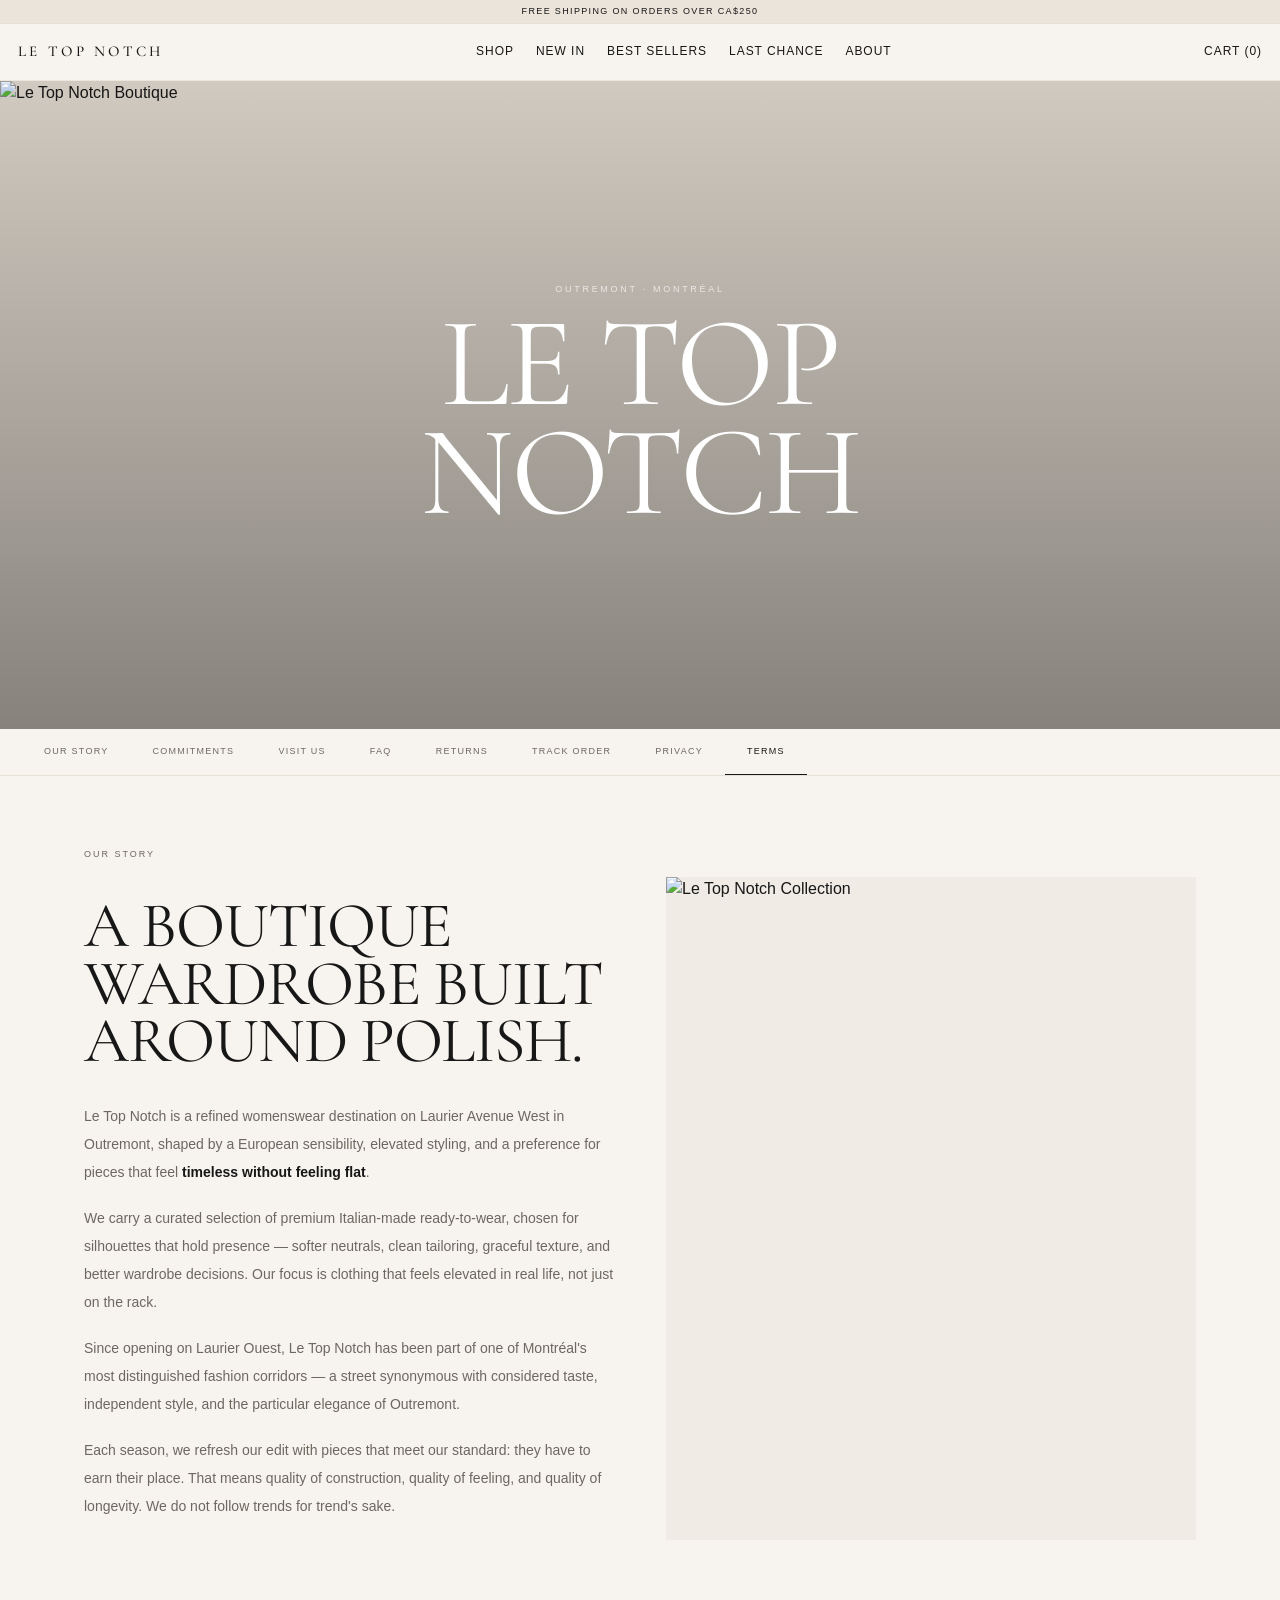
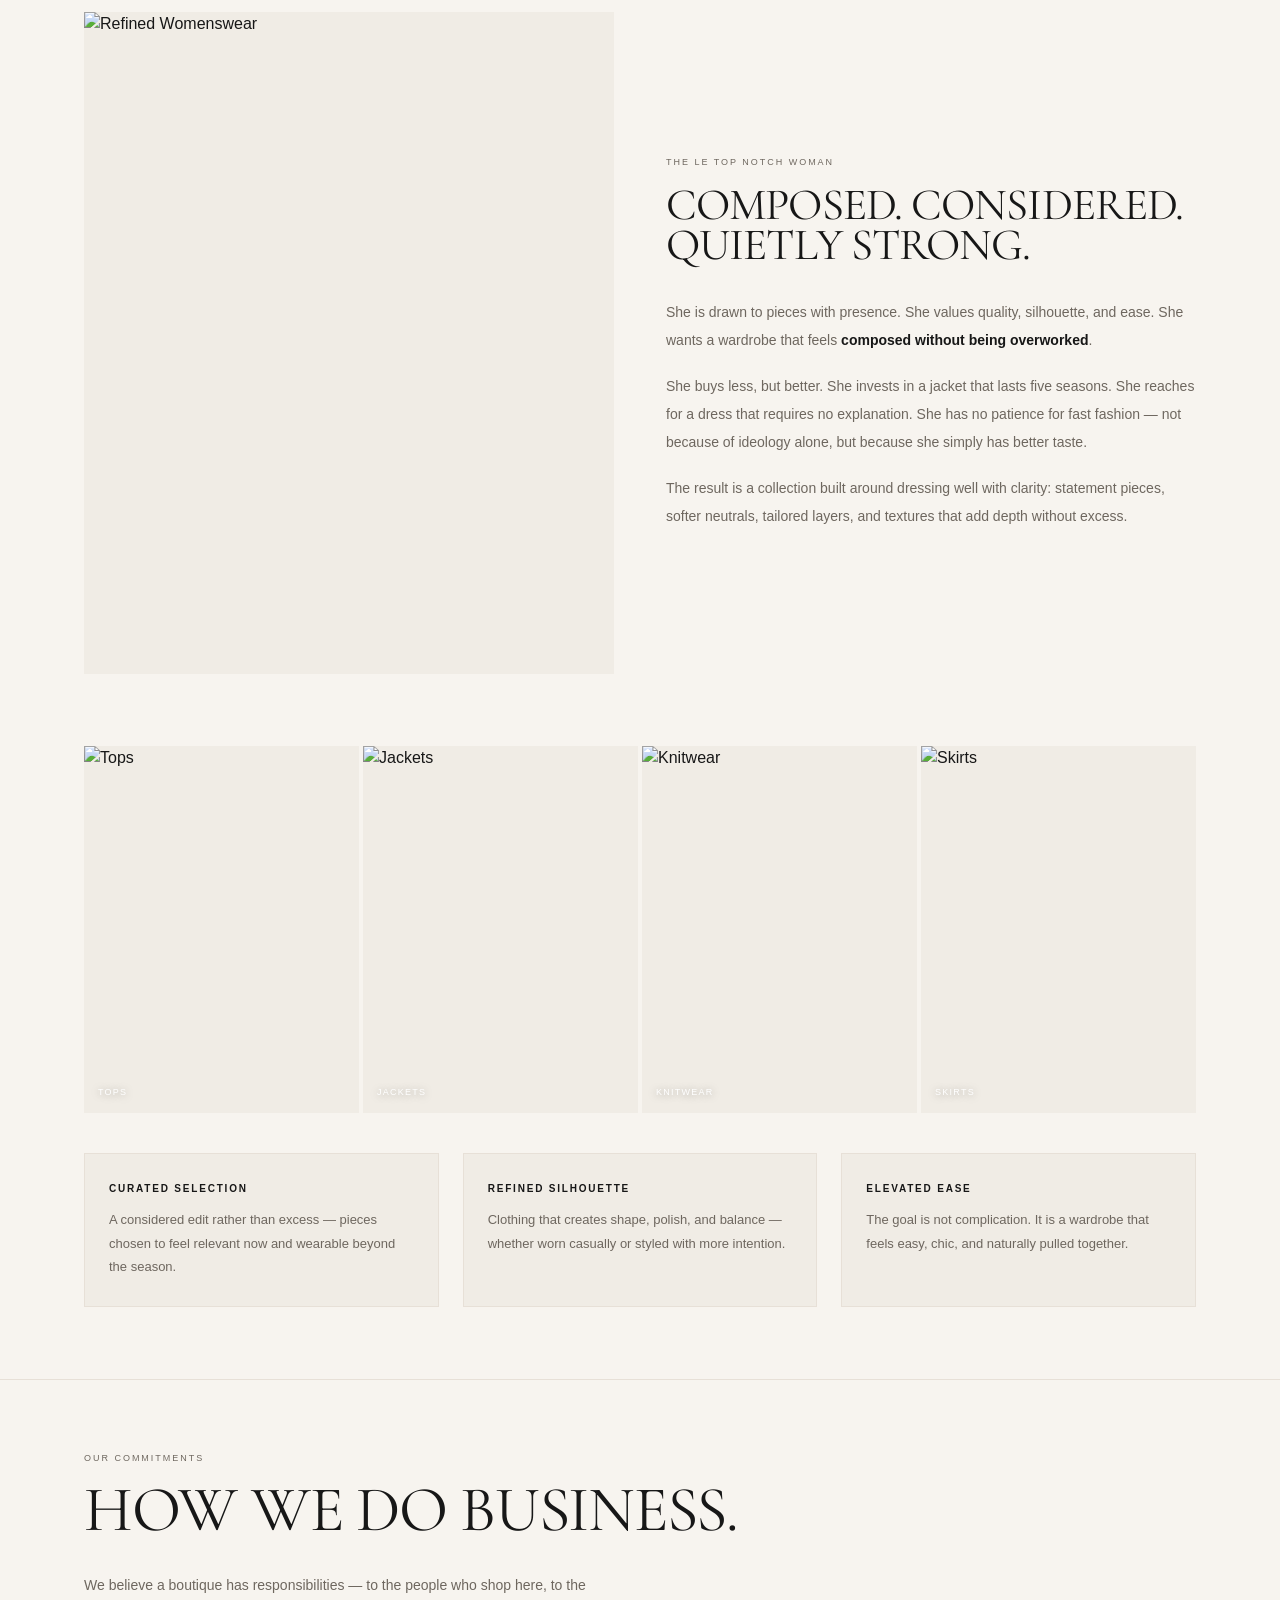
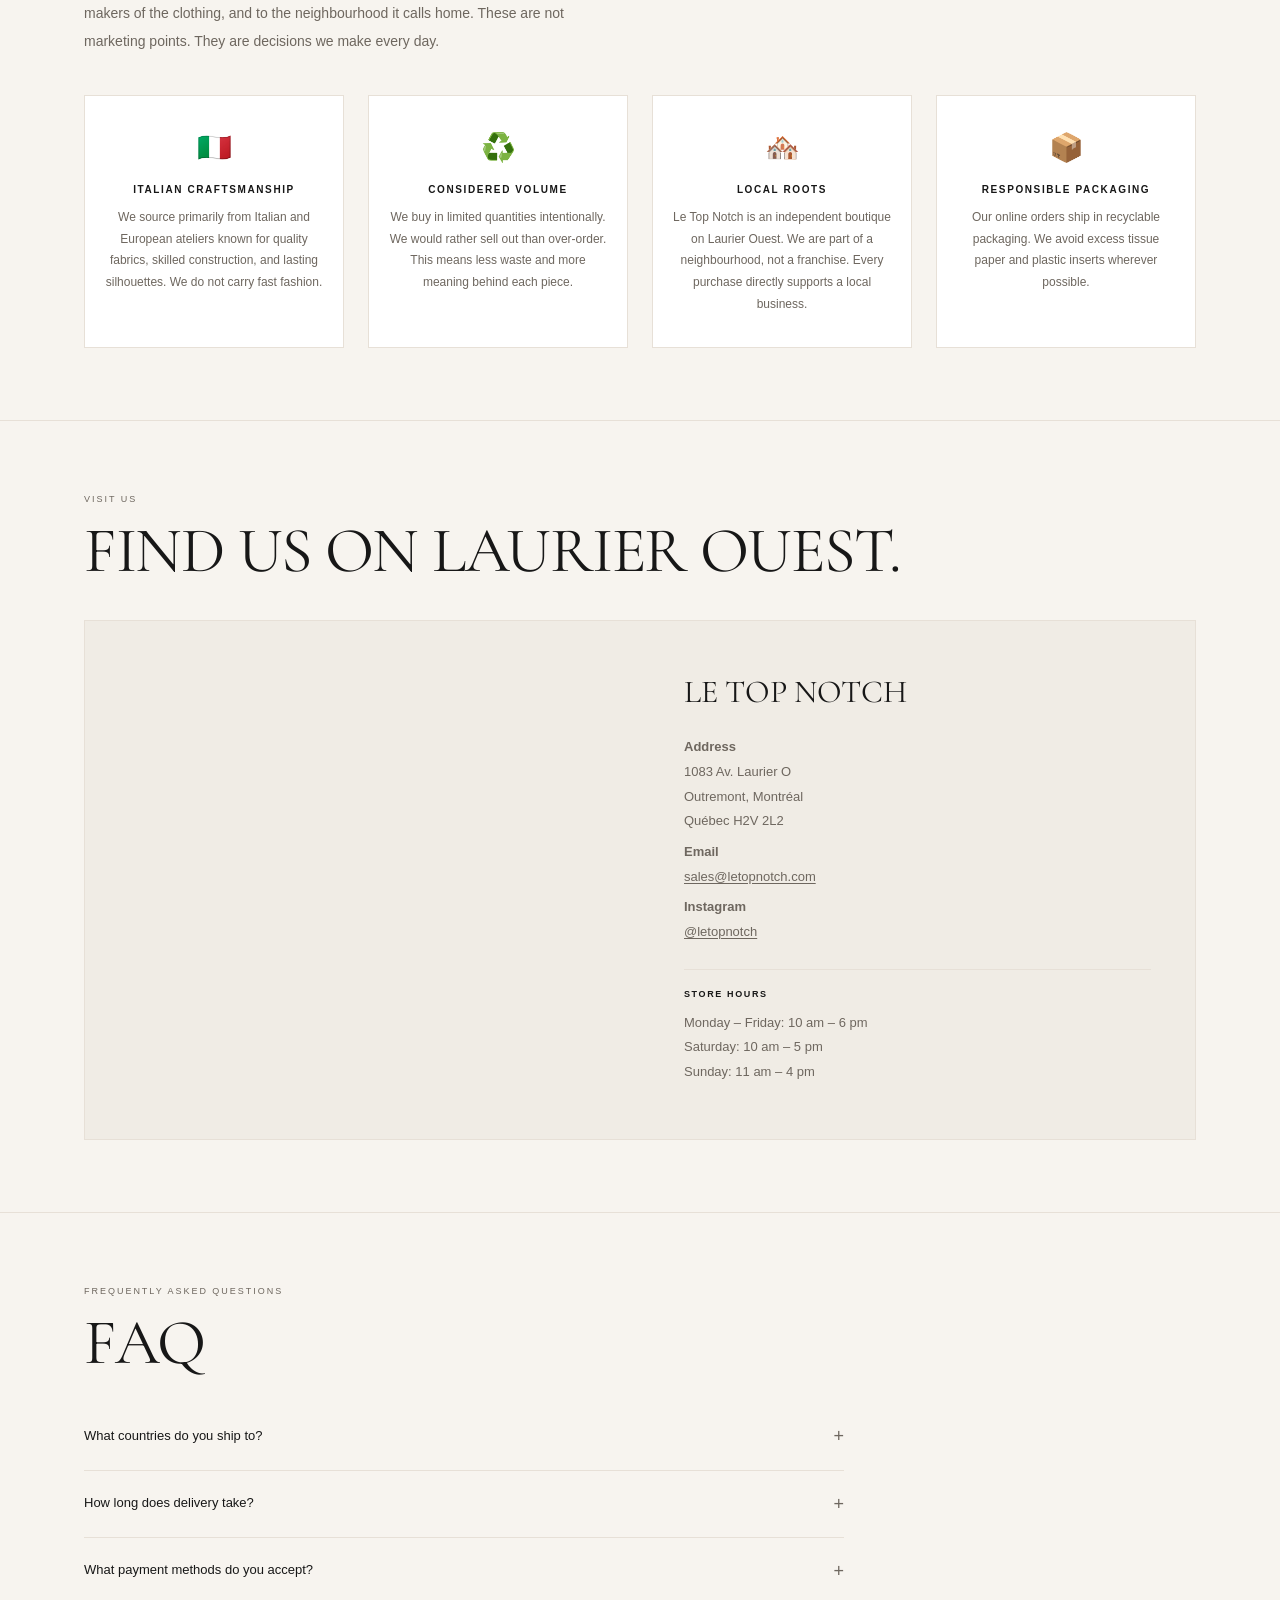
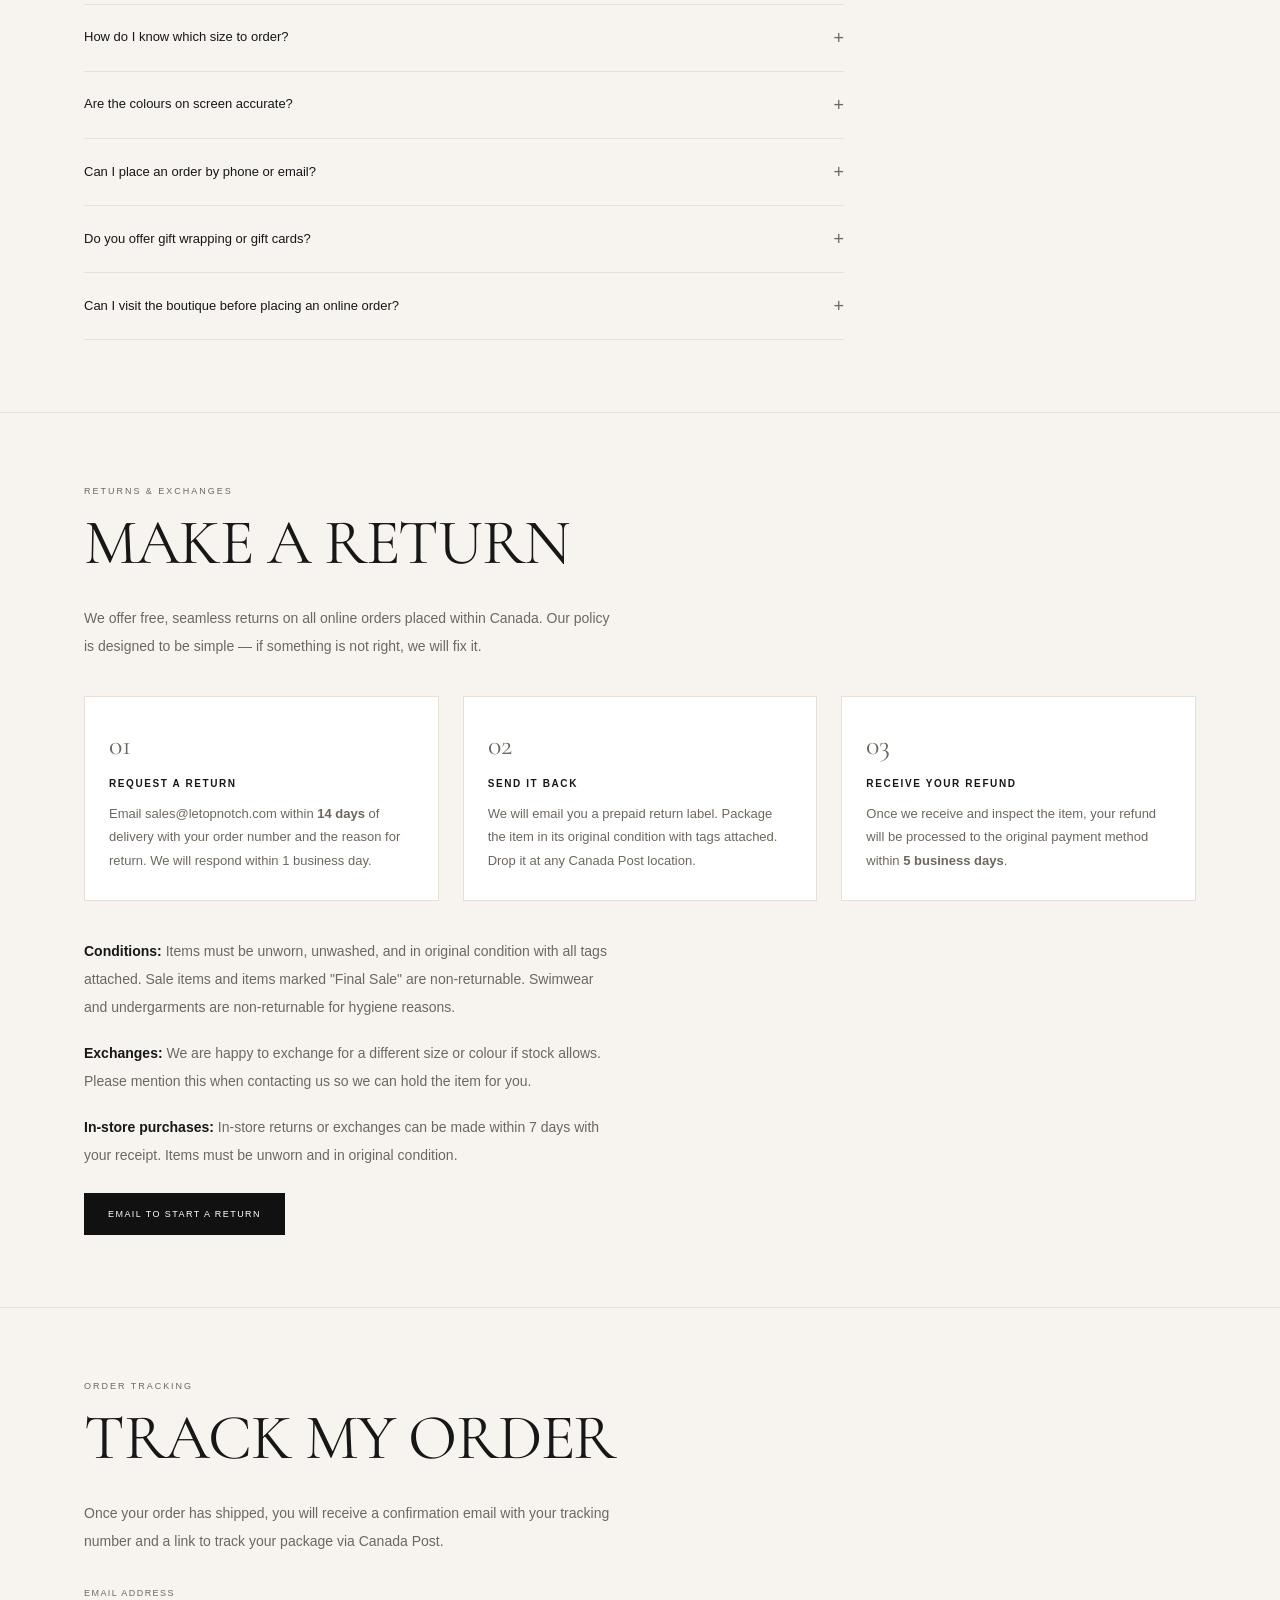
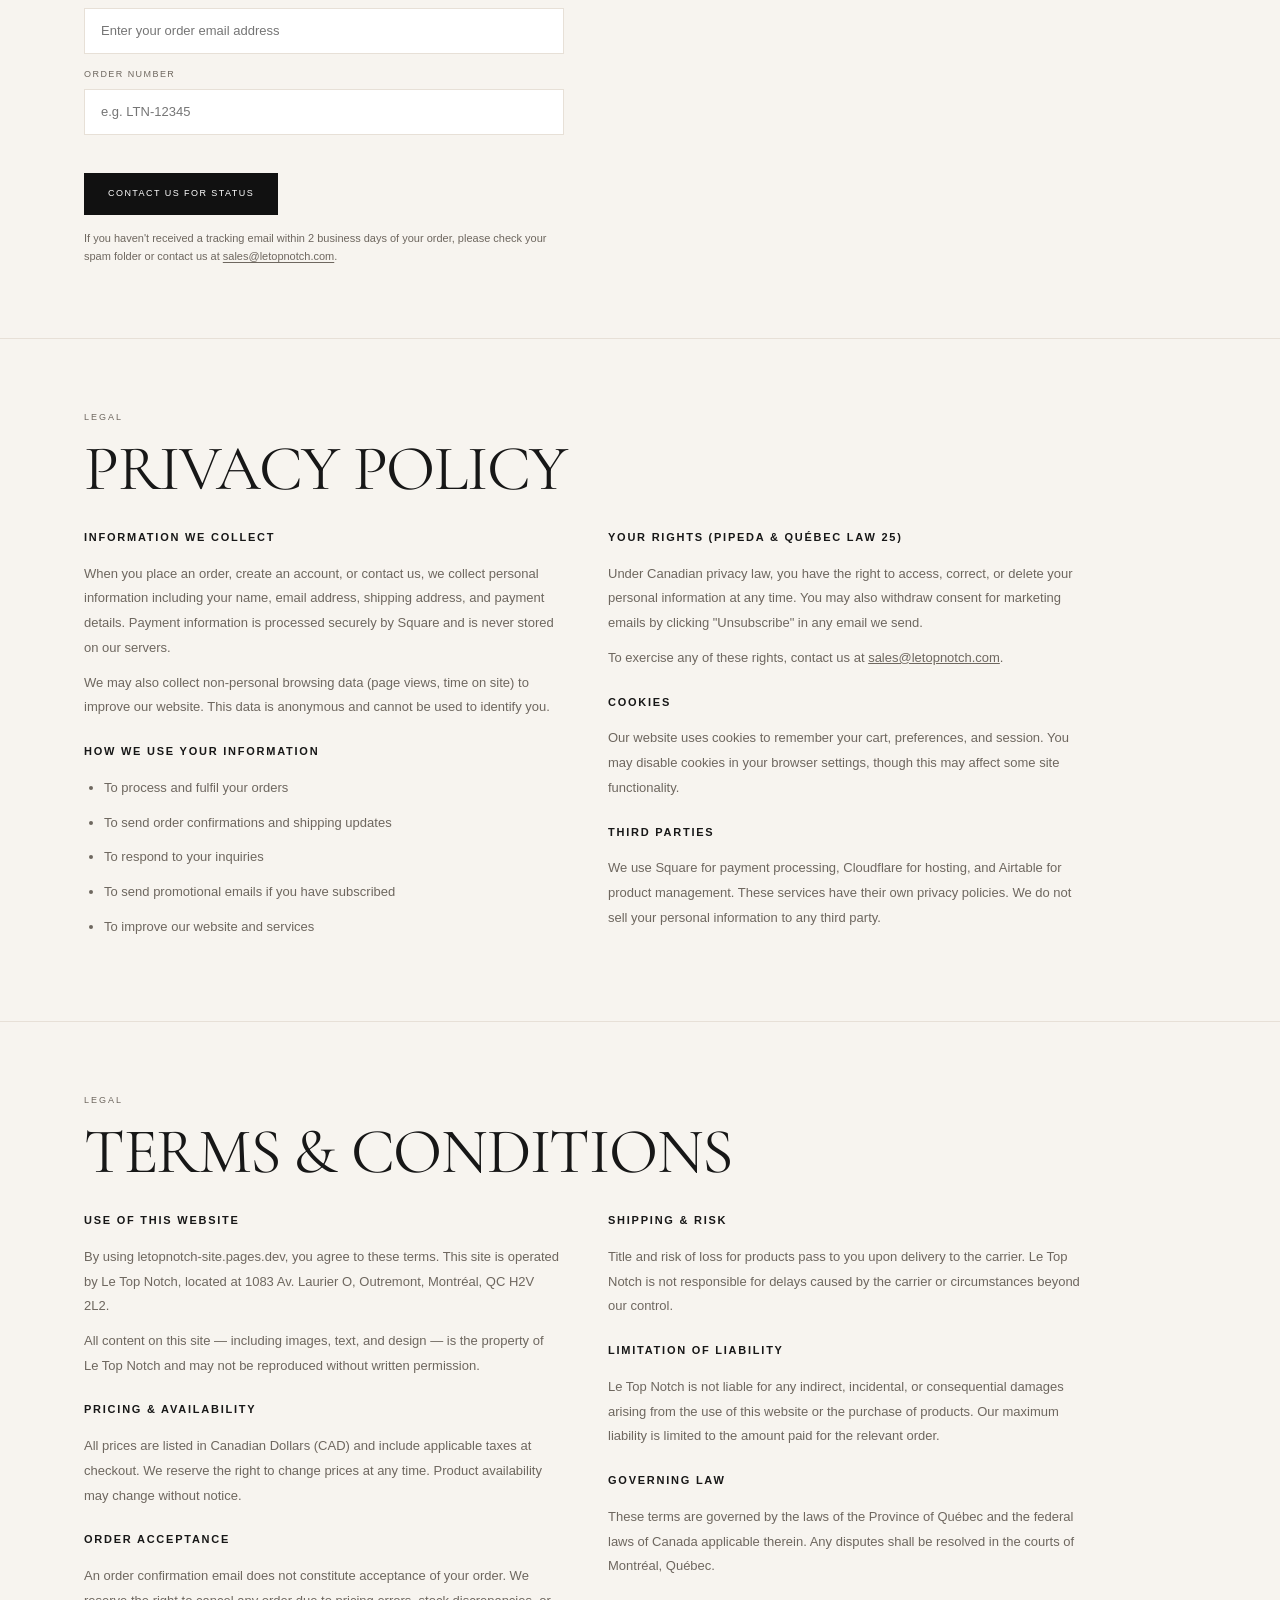
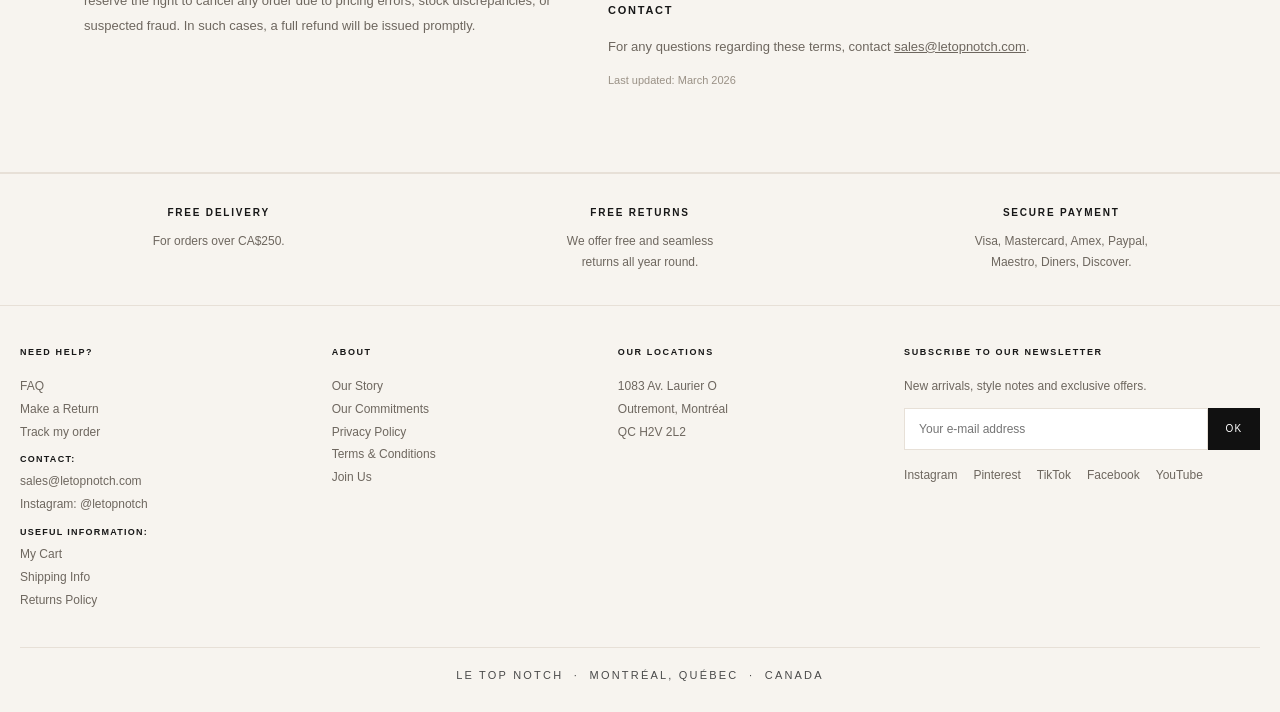
==== about.html @ 8c7d2499 "Update print statement from 'Hello' to 'Goodbye'" ====
<!DOCTYPE html>
<html lang="en">
<head>
  <meta charset="UTF-8" />
  <meta name="viewport" content="width=device-width, initial-scale=1.0" />
  <title>Le Top Notch — About</title>
  <meta name="description" content="About Le Top Notch — a luxury womenswear boutique in Outremont, Montréal." />
  <script src="/global.js"></script>
  <link rel="preconnect" href="https://fonts.googleapis.com">
  <link rel="preconnect" href="https://fonts.gstatic.com" crossorigin>
  <link href="https://fonts.googleapis.com/css2?family=Cormorant+Garamond:ital,wght@0,400;0,500;0,600;1,400;1,500&display=swap" rel="stylesheet">
  <style>
    :root{
      --bg:#f7f4ef;
      --paper:#f0ece5;
      --white:#fff;
      --text:#171717;
      --muted:#6e675f;
      --line:#e7e0d7;
      --banner:#ebe4da;
      --max:1380px;
    }
    *{box-sizing:border-box;margin:0;padding:0}
    body{font-family:"Helvetica Neue",Arial,sans-serif;background:var(--bg);color:var(--text);line-height:1.45;-webkit-font-smoothing:antialiased;}
    img{display:block;width:100%;height:auto}
    a{text-decoration:none;color:inherit}
    button{font:inherit;border:none;background:none;cursor:pointer;color:inherit;}

    .container{width:min(var(--max),calc(100% - 44px));margin:0 auto;}

    /* ── PAGE HERO ── */
    .page-hero{position:relative;height:72vh;overflow:hidden;background:#d9d2c8;}
    .page-hero img{width:100%;height:100%;object-fit:cover;object-position:center top;display:block;}
    .page-hero-over{position:absolute;inset:0;background:linear-gradient(to bottom,rgba(0,0,0,.04),rgba(0,0,0,.38));display:flex;flex-direction:column;align-items:center;justify-content:center;}
    .page-hero-tag{font-size:9px;letter-spacing:.30em;text-transform:uppercase;color:rgba(255,255,255,.7);margin-bottom:14px;}
    .page-hero-h1{font-family:"Cormorant Garamond",Georgia,serif;font-size:clamp(64px,10vw,148px);font-weight:400;line-height:.85;letter-spacing:-.02em;text-transform:uppercase;color:#fff;text-align:center;}

    /* ── ABOUT NAV ── */
    .about-nav{border-bottom:1px solid var(--line);background:var(--bg);position:sticky;top:0;z-index:100;}
    .about-nav-inner{display:flex;align-items:center;gap:0;overflow-x:auto;scrollbar-width:none;}
    .about-nav-inner::-webkit-scrollbar{display:none;}
    .about-nav a{flex-shrink:0;font-size:9px;text-transform:uppercase;letter-spacing:.14em;color:var(--muted);padding:16px 22px;border-bottom:1.5px solid transparent;white-space:nowrap;transition:color .15s,border-color .15s;}
    .about-nav a:hover,.about-nav a.active{color:var(--text);border-bottom-color:var(--text);}

    /* ── SECTION ── */
    .section{padding:72px 0;border-bottom:1px solid var(--line);}
    .section:last-child{border-bottom:none;}
    .section-inner{max-width:1200px;margin:0 auto;padding:0 44px;}
    .section-tag{font-size:9px;letter-spacing:.22em;text-transform:uppercase;color:var(--muted);margin-bottom:16px;}
    .section-h2{font-family:"Cormorant Garamond",Georgia,serif;font-size:clamp(36px,5vw,72px);font-weight:400;line-height:.9;letter-spacing:-.02em;text-transform:uppercase;margin-bottom:32px;}
    .section-h2.small{font-size:clamp(28px,3.5vw,52px);}
    .prose{font-size:14px;color:var(--muted);line-height:2;max-width:68ch;}
    .prose p{margin-bottom:18px;}
    .prose p:last-child{margin-bottom:0;}
    .prose strong{color:var(--text);font-weight:600;}

    /* ── TWO COL ── */
    .two-col{display:grid;grid-template-columns:1fr 1fr;gap:52px;align-items:center;}
    .two-col.reverse .col-img{order:-1;}
    .col-img{overflow:hidden;background:var(--paper);}
    .col-img img{width:100%;aspect-ratio:4/5;object-fit:cover;object-position:center 15%;}
    .col-copy{padding:8px 0;}

    /* ── VALUES ── */
    .values-grid{display:grid;grid-template-columns:repeat(3,1fr);gap:24px;margin-top:40px;}
    .val-card{background:var(--paper);padding:28px 24px;border:1px solid var(--line);}
    .val-card h3{font-size:10px;text-transform:uppercase;letter-spacing:.18em;font-weight:700;margin-bottom:12px;}
    .val-card p{font-size:13px;color:var(--muted);line-height:1.8;}

    /* ── CATEGORY IMAGES ── */
    .img-row{display:grid;grid-template-columns:repeat(4,1fr);gap:4px;margin-top:40px;}
    .img-tile{position:relative;overflow:hidden;background:var(--paper);}
    .img-tile img{width:100%;aspect-ratio:3/4;object-fit:cover;object-position:center 10%;transition:transform .5s ease;}
    .img-tile:hover img{transform:scale(1.04);}
    .img-tile-lbl{position:absolute;bottom:14px;left:14px;font-size:9px;letter-spacing:.14em;text-transform:uppercase;color:#fff;text-shadow:0 1px 8px rgba(0,0,0,.4);}

    /* ── VISIT ── */
    .visit-grid{display:grid;grid-template-columns:1fr 1fr;gap:0;border:1px solid var(--line);overflow:hidden;margin-top:40px;}
    .visit-map{background:var(--paper);min-height:360px;overflow:hidden;}
    .visit-map iframe{width:100%;height:100%;min-height:360px;border:0;display:block;filter:grayscale(.4);}
    .visit-info{padding:48px 44px;background:var(--paper);display:flex;flex-direction:column;justify-content:center;}
    .visit-info h3{font-family:"Cormorant Garamond",Georgia,serif;font-size:32px;font-weight:400;margin-bottom:20px;text-transform:uppercase;}
    .visit-info p{font-size:13px;color:var(--muted);line-height:1.9;margin-bottom:6px;}
    .visit-info .hours{margin-top:18px;padding-top:18px;border-top:1px solid var(--line);}
    .visit-info .hours h4{font-size:9px;text-transform:uppercase;letter-spacing:.18em;font-weight:700;margin-bottom:10px;}

    /* ── FAQ ── */
    .faq-list{max-width:760px;margin-top:32px;}
    .faq-item{border-bottom:1px solid var(--line);}
    .faq-q{width:100%;text-align:left;font-size:13px;font-weight:500;padding:20px 0;display:flex;justify-content:space-between;align-items:center;gap:16px;cursor:pointer;}
    .faq-q::after{content:"+";font-size:18px;color:var(--muted);flex-shrink:0;transition:transform .2s;}
    .faq-item.open .faq-q::after{transform:rotate(45deg);}
    .faq-a{font-size:13px;color:var(--muted);line-height:1.9;display:none;padding-bottom:20px;max-width:60ch;}
    .faq-item.open .faq-a{display:block;}

    /* ── RETURNS ── */
    .steps{display:grid;grid-template-columns:repeat(3,1fr);gap:24px;margin-top:36px;}
    .step{padding:28px 24px;background:var(--white);border:1px solid var(--line);}
    .step-num{font-size:28px;font-family:"Cormorant Garamond",Georgia,serif;font-weight:400;color:var(--muted);margin-bottom:12px;}
    .step h3{font-size:10px;text-transform:uppercase;letter-spacing:.16em;font-weight:700;margin-bottom:10px;}
    .step p{font-size:13px;color:var(--muted);line-height:1.8;}
    .cta-link{display:inline-flex;align-items:center;height:42px;padding:0 24px;background:#111;color:#fff;font-size:9px;text-transform:uppercase;letter-spacing:.16em;margin-top:24px;transition:opacity .2s;}
    .cta-link:hover{opacity:.8;}

    /* ── TRACK ORDER ── */
    .track-form{max-width:480px;margin-top:32px;}
    .track-form label{font-size:9px;text-transform:uppercase;letter-spacing:.16em;display:block;margin-bottom:8px;color:var(--muted);}
    .track-form input{width:100%;min-height:46px;border:1px solid var(--line);background:#fff;padding:0 16px;font-size:13px;font-family:inherit;outline:none;margin-bottom:14px;}
    .track-form input:focus{border-color:#111;}
    .track-note{font-size:11px;color:var(--muted);margin-top:14px;line-height:1.7;}

    /* ── LEGAL ── */
    .legal-grid{display:grid;grid-template-columns:1fr 1fr;gap:48px;max-width:1000px;}
    .legal-block h3{font-size:11px;text-transform:uppercase;letter-spacing:.16em;font-weight:700;margin-bottom:16px;}
    .legal-block p,.legal-block li{font-size:13px;color:var(--muted);line-height:1.9;margin-bottom:10px;}
    .legal-block ul{padding-left:20px;}
    .legal-block li{list-style:disc;}

    /* ── COMMITMENT ICONS ── */
    .commit-grid{display:grid;grid-template-columns:repeat(4,1fr);gap:24px;margin-top:40px;}
    .commit-card{text-align:center;padding:32px 20px;background:var(--white);border:1px solid var(--line);}
    .commit-icon{font-size:28px;margin-bottom:14px;}
    .commit-card h3{font-size:10px;text-transform:uppercase;letter-spacing:.16em;font-weight:700;margin-bottom:10px;}
    .commit-card p{font-size:12px;color:var(--muted);line-height:1.8;}

    @media(max-width:980px){
      .two-col,.visit-grid,.legal-grid{grid-template-columns:1fr;}
      .two-col.reverse .col-img{order:0;}
      .values-grid,.steps,.commit-grid{grid-template-columns:1fr 1fr;}
      .img-row{grid-template-columns:repeat(2,1fr);}
      .section-inner{padding:0 20px;}
    }
    @media(max-width:640px){
      .values-grid,.steps,.commit-grid,.img-row{grid-template-columns:1fr;}
      .page-hero{height:55vh;}
    }
  </style>
</head>
<body>

<div id="ltn-header"></div>

<!-- PAGE HERO -->
<section class="page-hero">
  <img src="https://letopnotch-site.pages.dev/images/home-tile-shop-all.webp" alt="Le Top Notch Boutique">
  <div class="page-hero-over">
    <div class="page-hero-tag">Outremont · Montréal</div>
    <h1 class="page-hero-h1">Le Top<br>Notch</h1>
  </div>
</section>

<!-- ABOUT NAV -->
<nav class="about-nav">
  <div class="container about-nav-inner">
    <a href="#our-story">Our Story</a>
    <a href="#commitments">Commitments</a>
    <a href="#visit">Visit Us</a>
    <a href="#faq">FAQ</a>
    <a href="#returns">Returns</a>
    <a href="#track">Track Order</a>
    <a href="#privacy">Privacy</a>
    <a href="#terms">Terms</a>
  </div>
</nav>

<!-- OUR STORY -->
<section class="section" id="our-story">
  <div class="section-inner">
    <div class="section-tag">Our Story</div>
    <div class="two-col">
      <div class="col-copy">
        <h2 class="section-h2">A boutique wardrobe built around polish.</h2>
        <div class="prose">
          <p>Le Top Notch is a refined womenswear destination on Laurier Avenue West in Outremont, shaped by a European sensibility, elevated styling, and a preference for pieces that feel <strong>timeless without feeling flat</strong>.</p>
          <p>We carry a curated selection of premium Italian-made ready-to-wear, chosen for silhouettes that hold presence — softer neutrals, clean tailoring, graceful texture, and better wardrobe decisions. Our focus is clothing that feels elevated in real life, not just on the rack.</p>
          <p>Since opening on Laurier Ouest, Le Top Notch has been part of one of Montréal's most distinguished fashion corridors — a street synonymous with considered taste, independent style, and the particular elegance of Outremont.</p>
          <p>Each season, we refresh our edit with pieces that meet our standard: they have to earn their place. That means quality of construction, quality of feeling, and quality of longevity. We do not follow trends for trend's sake.</p>
        </div>
      </div>
      <div class="col-img">
        <img src="https://letopnotch-site.pages.dev/images/home-tile-new-in.webp" alt="Le Top Notch Collection">
      </div>
    </div>

    <!-- The LTN woman -->
    <div class="two-col reverse" style="margin-top:72px;">
      <div class="col-img">
        <img src="https://letopnotch-site.pages.dev/images/home-tile-dresses.webp" alt="Refined Womenswear">
      </div>
      <div class="col-copy">
        <div class="section-tag">The Le Top Notch Woman</div>
        <h2 class="section-h2 small">Composed. Considered. Quietly strong.</h2>
        <div class="prose">
          <p>She is drawn to pieces with presence. She values quality, silhouette, and ease. She wants a wardrobe that feels <strong>composed without being overworked</strong>.</p>
          <p>She buys less, but better. She invests in a jacket that lasts five seasons. She reaches for a dress that requires no explanation. She has no patience for fast fashion — not because of ideology alone, but because she simply has better taste.</p>
          <p>The result is a collection built around dressing well with clarity: statement pieces, softer neutrals, tailored layers, and textures that add depth without excess.</p>
        </div>
      </div>
    </div>

    <!-- Category image row -->
    <div class="img-row" style="margin-top:72px;">
      <a class="img-tile" href="/products.html?group=shop-all&category=tops">
        <img src="https://letopnotch-site.pages.dev/images/home-tile-tops.webp" alt="Tops">
        <span class="img-tile-lbl">Tops</span>
      </a>
      <a class="img-tile" href="/products.html?group=shop-all&category=jackets">
        <img src="https://letopnotch-site.pages.dev/images/home-tile-jackets.webp" alt="Jackets">
        <span class="img-tile-lbl">Jackets</span>
      </a>
      <a class="img-tile" href="/products.html?group=shop-all&category=knitwear">
        <img src="https://letopnotch-site.pages.dev/images/home-tile-knitwear.webp" alt="Knitwear">
        <span class="img-tile-lbl">Knitwear</span>
      </a>
      <a class="img-tile" href="/products.html?group=shop-all&category=skirts">
        <img src="https://letopnotch-site.pages.dev/images/home-tile-skirts.webp" alt="Skirts">
        <span class="img-tile-lbl">Skirts</span>
      </a>
    </div>

    <!-- Values -->
    <div class="values-grid">
      <div class="val-card">
        <h3>Curated Selection</h3>
        <p>A considered edit rather than excess — pieces chosen to feel relevant now and wearable beyond the season.</p>
      </div>
      <div class="val-card">
        <h3>Refined Silhouette</h3>
        <p>Clothing that creates shape, polish, and balance — whether worn casually or styled with more intention.</p>
      </div>
      <div class="val-card">
        <h3>Elevated Ease</h3>
        <p>The goal is not complication. It is a wardrobe that feels easy, chic, and naturally pulled together.</p>
      </div>
    </div>
  </div>
</section>

<!-- OUR COMMITMENTS -->
<section class="section" id="commitments">
  <div class="section-inner">
    <div class="section-tag">Our Commitments</div>
    <h2 class="section-h2">How we do business.</h2>
    <div class="prose">
      <p>We believe a boutique has responsibilities — to the people who shop here, to the makers of the clothing, and to the neighbourhood it calls home. These are not marketing points. They are decisions we make every day.</p>
    </div>
    <div class="commit-grid">
      <div class="commit-card">
        <div class="commit-icon">🇮🇹</div>
        <h3>Italian Craftsmanship</h3>
        <p>We source primarily from Italian and European ateliers known for quality fabrics, skilled construction, and lasting silhouettes. We do not carry fast fashion.</p>
      </div>
      <div class="commit-card">
        <div class="commit-icon">♻️</div>
        <h3>Considered Volume</h3>
        <p>We buy in limited quantities intentionally. We would rather sell out than over-order. This means less waste and more meaning behind each piece.</p>
      </div>
      <div class="commit-card">
        <div class="commit-icon">🏘️</div>
        <h3>Local Roots</h3>
        <p>Le Top Notch is an independent boutique on Laurier Ouest. We are part of a neighbourhood, not a franchise. Every purchase directly supports a local business.</p>
      </div>
      <div class="commit-card">
        <div class="commit-icon">📦</div>
        <h3>Responsible Packaging</h3>
        <p>Our online orders ship in recyclable packaging. We avoid excess tissue paper and plastic inserts wherever possible.</p>
      </div>
    </div>
  </div>
</section>

<!-- VISIT US -->
<section class="section" id="visit">
  <div class="section-inner">
    <div class="section-tag">Visit Us</div>
    <h2 class="section-h2">Find us on Laurier Ouest.</h2>
    <div class="visit-grid">
      <div class="visit-map">
        <iframe
          src="https://www.google.com/maps/embed?pb=!1m18!1m12!1m3!1d2794.8!2d-73.6127!3d45.5218!2m3!1f0!2f0!3f0!3m2!1i1024!2i768!4f13.1!3m3!1m2!1s0x0%3A0x0!2s1083+Av.+Laurier+O%2C+Outremont%2C+Montr%C3%A9al!5e0!3m2!1sen!2sca!4v1"
          allowfullscreen=""
          loading="lazy"
          referrerpolicy="no-referrer-when-downgrade"
          title="Le Top Notch location on Google Maps">
        </iframe>
      </div>
      <div class="visit-info">
        <h3>Le Top Notch</h3>
        <p><strong>Address</strong><br>1083 Av. Laurier O<br>Outremont, Montréal<br>Québec H2V 2L2</p>
        <p><strong>Email</strong><br><a href="mailto:sales@letopnotch.com" style="text-decoration:underline;text-underline-offset:2px;">sales@letopnotch.com</a></p>
        <p><strong>Instagram</strong><br><a href="https://instagram.com/letopnotch" target="_blank" rel="noopener" style="text-decoration:underline;text-underline-offset:2px;">@letopnotch</a></p>
        <div class="hours">
          <h4>Store Hours</h4>
          <p>Monday – Friday: 10 am – 6 pm<br>
          Saturday: 10 am – 5 pm<br>
          Sunday: 11 am – 4 pm</p>
        </div>
      </div>
    </div>
  </div>
</section>

<!-- FAQ -->
<section class="section" id="faq">
  <div class="section-inner">
    <div class="section-tag">Frequently Asked Questions</div>
    <h2 class="section-h2">FAQ</h2>

    <div class="faq-list">

      <div class="faq-item">
        <button class="faq-q">What countries do you ship to?</button>
        <div class="faq-a">We currently ship across Canada. International shipping to select countries is available — please contact us at sales@letopnotch.com for international orders. Domestic orders over CA$250 qualify for free standard shipping.</div>
      </div>

      <div class="faq-item">
        <button class="faq-q">How long does delivery take?</button>
        <div class="faq-a">Standard shipping within Canada typically takes 3–7 business days depending on your location. Orders placed before 2 pm EST on business days are processed the same day. You will receive a tracking number by email once your order has shipped.</div>
      </div>

      <div class="faq-item">
        <button class="faq-q">What payment methods do you accept?</button>
        <div class="faq-a">We accept Visa, Mastercard, American Express, and Apple Pay through our secure Square checkout. All transactions are encrypted and processed securely. We do not store your card details.</div>
      </div>

      <div class="faq-item">
        <button class="faq-q">How do I know which size to order?</button>
        <div class="faq-a">Our pieces follow EU sizing (36 = XS, 38 = S, 40 = M, 42 = L, 44 = XL). Each product page includes a size guide with chest, waist, and hip measurements, as well as international size conversions (US, UK, JP). If you are between sizes, we recommend sizing up. You can also contact us and we are happy to advise based on the specific piece.</div>
      </div>

      <div class="faq-item">
        <button class="faq-q">Are the colours on screen accurate?</button>
        <div class="faq-a">We do our best to photograph pieces in natural light to represent colours accurately. However, screen calibration varies between devices. If colour accuracy is important for a specific piece, please email us and we can describe it in detail or send additional photos.</div>
      </div>

      <div class="faq-item">
        <button class="faq-q">Can I place an order by phone or email?</button>
        <div class="faq-a">Yes. If you prefer to order directly, contact us at sales@letopnotch.com or visit us in-store at 1083 Av. Laurier O, Outremont. We are happy to assist and can arrange secure payment over the phone.</div>
      </div>

      <div class="faq-item">
        <button class="faq-q">Do you offer gift wrapping or gift cards?</button>
        <div class="faq-a">Yes. Gift wrapping is available for in-store purchases. Gift cards are available in-store in any denomination. If you would like a gift card for an online order, please contact us and we can arrange one by email.</div>
      </div>

      <div class="faq-item">
        <button class="faq-q">Can I visit the boutique before placing an online order?</button>
        <div class="faq-a">Absolutely. Our boutique is open seven days a week at 1083 Av. Laurier O, Outremont. Our team is happy to help you find the right piece, advise on sizing and fit, and let you feel the fabric in person. We encourage it.</div>
      </div>

    </div>
  </div>
</section>

<!-- RETURNS -->
<section class="section" id="returns">
  <div class="section-inner">
    <div class="section-tag">Returns &amp; Exchanges</div>
    <h2 class="section-h2">Make a Return</h2>
    <div class="prose">
      <p>We offer free, seamless returns on all online orders placed within Canada. Our policy is designed to be simple — if something is not right, we will fix it.</p>
    </div>

    <div class="steps">
      <div class="step">
        <div class="step-num">01</div>
        <h3>Request a Return</h3>
        <p>Email sales@letopnotch.com within <strong>14 days</strong> of delivery with your order number and the reason for return. We will respond within 1 business day.</p>
      </div>
      <div class="step">
        <div class="step-num">02</div>
        <h3>Send It Back</h3>
        <p>We will email you a prepaid return label. Package the item in its original condition with tags attached. Drop it at any Canada Post location.</p>
      </div>
      <div class="step">
        <div class="step-num">03</div>
        <h3>Receive Your Refund</h3>
        <p>Once we receive and inspect the item, your refund will be processed to the original payment method within <strong>5 business days</strong>.</p>
      </div>
    </div>

    <div class="prose" style="margin-top:36px;">
      <p><strong>Conditions:</strong> Items must be unworn, unwashed, and in original condition with all tags attached. Sale items and items marked "Final Sale" are non-returnable. Swimwear and undergarments are non-returnable for hygiene reasons.</p>
      <p><strong>Exchanges:</strong> We are happy to exchange for a different size or colour if stock allows. Please mention this when contacting us so we can hold the item for you.</p>
      <p><strong>In-store purchases:</strong> In-store returns or exchanges can be made within 7 days with your receipt. Items must be unworn and in original condition.</p>
    </div>

    <a href="mailto:sales@letopnotch.com?subject=Return Request" class="cta-link">Email to Start a Return</a>
  </div>
</section>

<!-- TRACK ORDER -->
<section class="section" id="track">
  <div class="section-inner">
    <div class="section-tag">Order Tracking</div>
    <h2 class="section-h2">Track My Order</h2>
    <div class="prose">
      <p>Once your order has shipped, you will receive a confirmation email with your tracking number and a link to track your package via Canada Post.</p>
    </div>

    <div class="track-form">
      <label for="trackEmail">Email Address</label>
      <input type="email" id="trackEmail" placeholder="Enter your order email address">
      <label for="trackOrder">Order Number</label>
      <input type="text" id="trackOrder" placeholder="e.g. LTN-12345">
      <a href="mailto:sales@letopnotch.com?subject=Order Tracking Inquiry" class="cta-link">Contact Us for Status</a>
      <p class="track-note">If you haven't received a tracking email within 2 business days of your order, please check your spam folder or contact us at <a href="mailto:sales@letopnotch.com" style="text-decoration:underline;text-underline-offset:2px;">sales@letopnotch.com</a>.</p>
    </div>
  </div>
</section>

<!-- PRIVACY POLICY -->
<section class="section" id="privacy">
  <div class="section-inner">
    <div class="section-tag">Legal</div>
    <h2 class="section-h2">Privacy Policy</h2>
    <div class="legal-grid">
      <div class="legal-block">
        <h3>Information We Collect</h3>
        <p>When you place an order, create an account, or contact us, we collect personal information including your name, email address, shipping address, and payment details. Payment information is processed securely by Square and is never stored on our servers.</p>
        <p>We may also collect non-personal browsing data (page views, time on site) to improve our website. This data is anonymous and cannot be used to identify you.</p>

        <h3 style="margin-top:24px;">How We Use Your Information</h3>
        <ul>
          <li>To process and fulfil your orders</li>
          <li>To send order confirmations and shipping updates</li>
          <li>To respond to your inquiries</li>
          <li>To send promotional emails if you have subscribed</li>
          <li>To improve our website and services</li>
        </ul>
      </div>
      <div class="legal-block">
        <h3>Your Rights (PIPEDA &amp; Québec Law 25)</h3>
        <p>Under Canadian privacy law, you have the right to access, correct, or delete your personal information at any time. You may also withdraw consent for marketing emails by clicking "Unsubscribe" in any email we send.</p>
        <p>To exercise any of these rights, contact us at <a href="mailto:sales@letopnotch.com" style="text-decoration:underline;">sales@letopnotch.com</a>.</p>

        <h3 style="margin-top:24px;">Cookies</h3>
        <p>Our website uses cookies to remember your cart, preferences, and session. You may disable cookies in your browser settings, though this may affect some site functionality.</p>

        <h3 style="margin-top:24px;">Third Parties</h3>
        <p>We use Square for payment processing, Cloudflare for hosting, and Airtable for product management. These services have their own privacy policies. We do not sell your personal information to any third party.</p>
      </div>
    </div>
  </div>
</section>

<!-- TERMS & CONDITIONS -->
<section class="section" id="terms">
  <div class="section-inner">
    <div class="section-tag">Legal</div>
    <h2 class="section-h2">Terms &amp; Conditions</h2>
    <div class="legal-grid">
      <div class="legal-block">
        <h3>Use of This Website</h3>
        <p>By using letopnotch-site.pages.dev, you agree to these terms. This site is operated by Le Top Notch, located at 1083 Av. Laurier O, Outremont, Montréal, QC H2V 2L2.</p>
        <p>All content on this site — including images, text, and design — is the property of Le Top Notch and may not be reproduced without written permission.</p>

        <h3 style="margin-top:24px;">Pricing &amp; Availability</h3>
        <p>All prices are listed in Canadian Dollars (CAD) and include applicable taxes at checkout. We reserve the right to change prices at any time. Product availability may change without notice.</p>

        <h3 style="margin-top:24px;">Order Acceptance</h3>
        <p>An order confirmation email does not constitute acceptance of your order. We reserve the right to cancel any order due to pricing errors, stock discrepancies, or suspected fraud. In such cases, a full refund will be issued promptly.</p>
      </div>
      <div class="legal-block">
        <h3>Shipping &amp; Risk</h3>
        <p>Title and risk of loss for products pass to you upon delivery to the carrier. Le Top Notch is not responsible for delays caused by the carrier or circumstances beyond our control.</p>

        <h3 style="margin-top:24px;">Limitation of Liability</h3>
        <p>Le Top Notch is not liable for any indirect, incidental, or consequential damages arising from the use of this website or the purchase of products. Our maximum liability is limited to the amount paid for the relevant order.</p>

        <h3 style="margin-top:24px;">Governing Law</h3>
        <p>These terms are governed by the laws of the Province of Québec and the federal laws of Canada applicable therein. Any disputes shall be resolved in the courts of Montréal, Québec.</p>

        <h3 style="margin-top:24px;">Contact</h3>
        <p>For any questions regarding these terms, contact <a href="mailto:sales@letopnotch.com" style="text-decoration:underline;">sales@letopnotch.com</a>.</p>
        <p style="margin-top:8px;font-size:11px;color:#9a9186;">Last updated: March 2026</p>
      </div>
    </div>
  </div>
</section>

<div id="ltn-footer"></div>

<script>
// FAQ accordion
document.querySelectorAll(".faq-q").forEach(btn=>{
  btn.addEventListener("click",()=>{
    const item=btn.closest(".faq-item");
    const isOpen=item.classList.contains("open");
    document.querySelectorAll(".faq-item").forEach(i=>i.classList.remove("open"));
    if(!isOpen) item.classList.add("open");
  });
});

// Active nav on scroll
const sections=document.querySelectorAll("section[id]");
const navLinks=document.querySelectorAll(".about-nav a");
const observer=new IntersectionObserver(entries=>{
  entries.forEach(e=>{
    if(e.isIntersecting){
      navLinks.forEach(l=>l.classList.remove("active"));
      const active=document.querySelector(`.about-nav a[href="#${e.target.id}"]`);
      if(active) active.classList.add("active");
    }
  });
},{threshold:.2,rootMargin:"-80px 0px -60% 0px"});
sections.forEach(s=>observer.observe(s));

document.addEventListener("DOMContentLoaded",()=>{
  if(typeof ltn_updateCartCount==="function") ltn_updateCartCount();
  // Scroll to anchor if URL has hash
  if(location.hash){
    setTimeout(()=>{
      const el=document.querySelector(location.hash);
      if(el) el.scrollIntoView({behavior:"smooth",block:"start"});
    },400);
  }
});
window.addEventListener("pageshow",()=>{
  if(typeof ltn_updateCartCount==="function") ltn_updateCartCount();
});
</script>
</body>
</html>
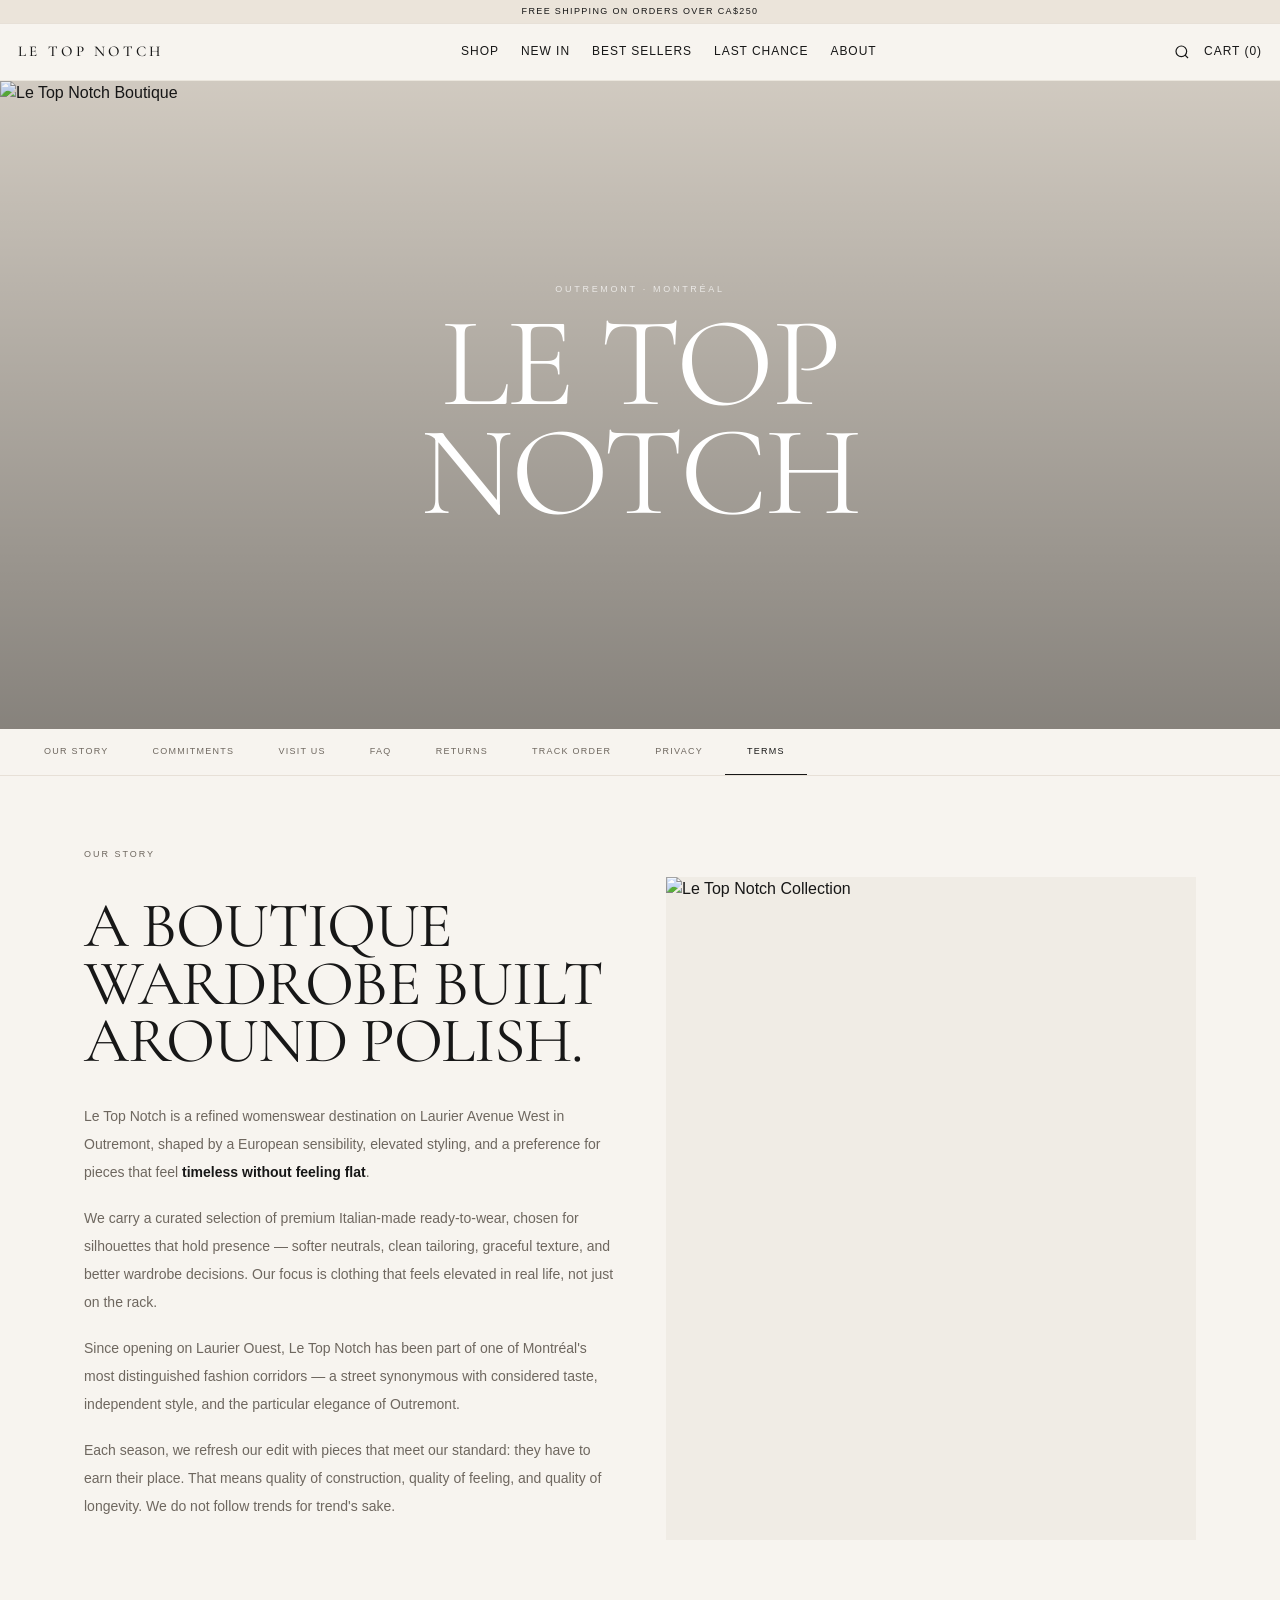
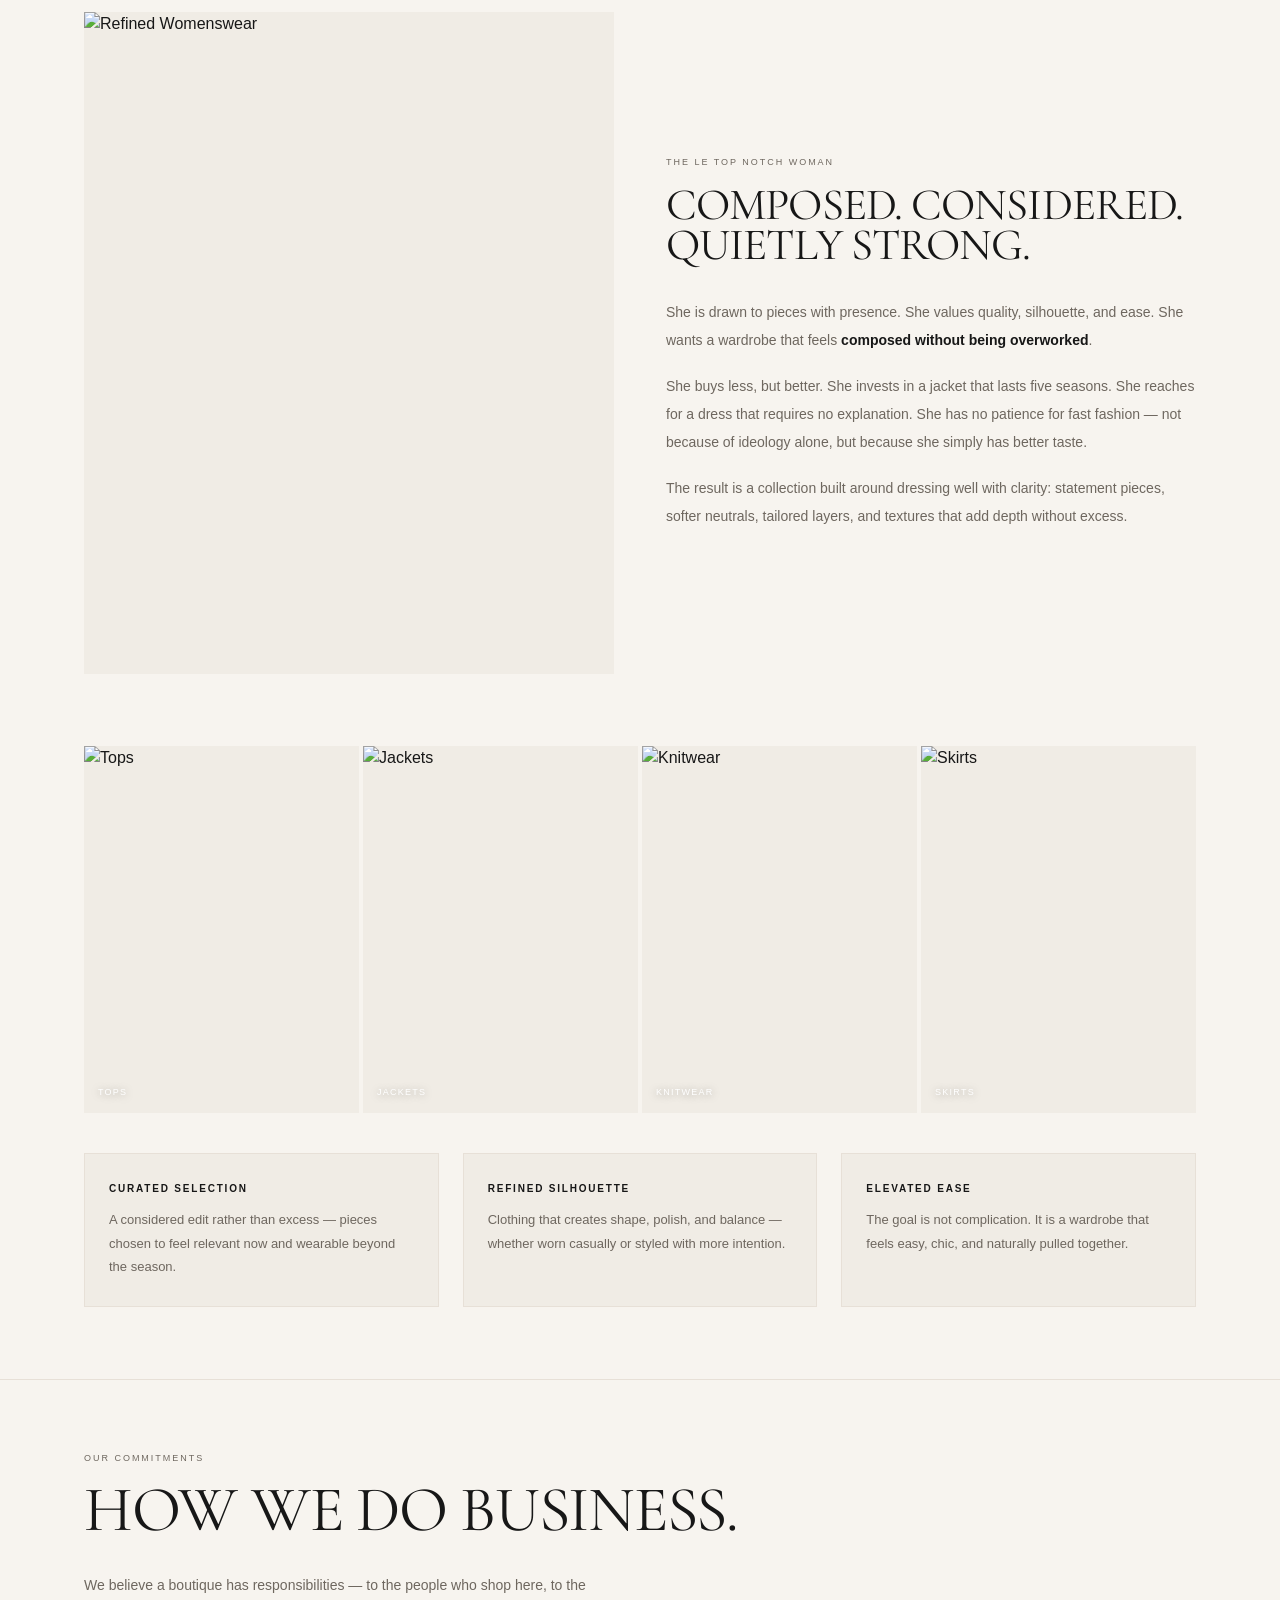
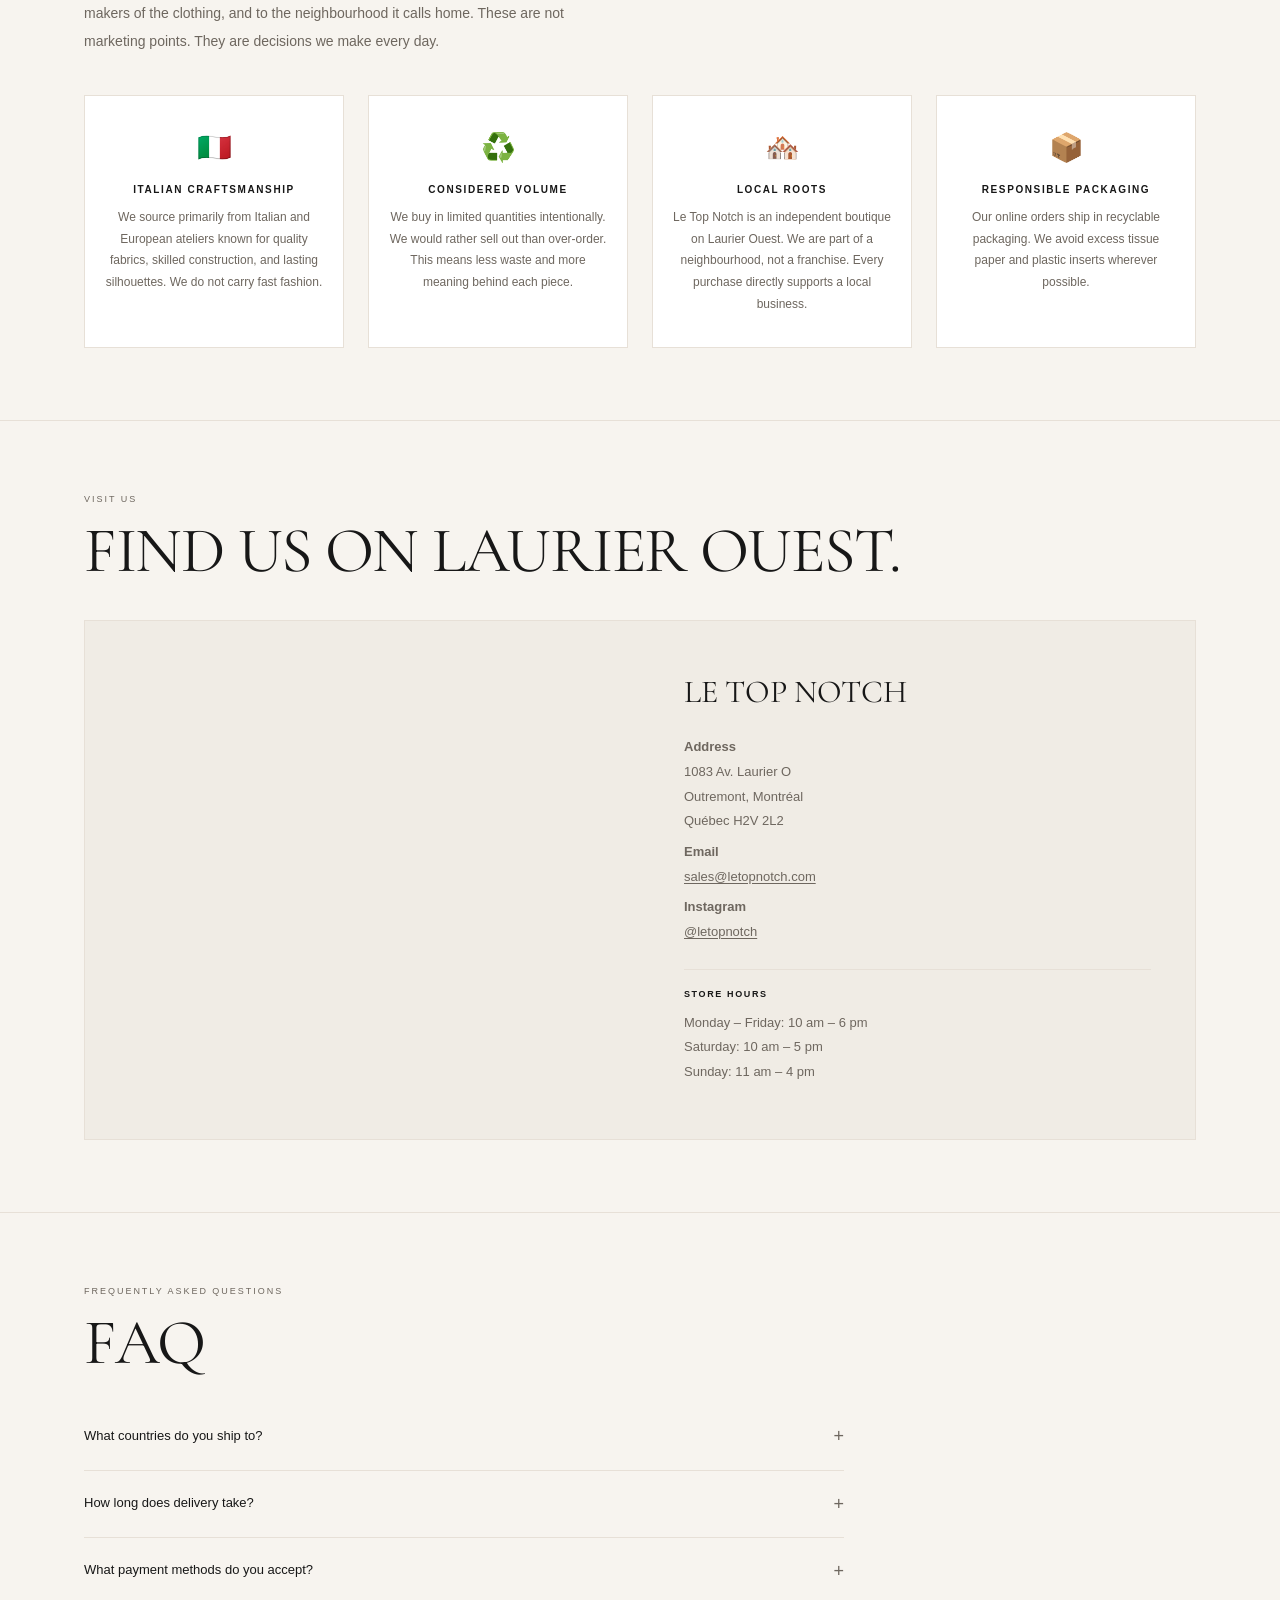
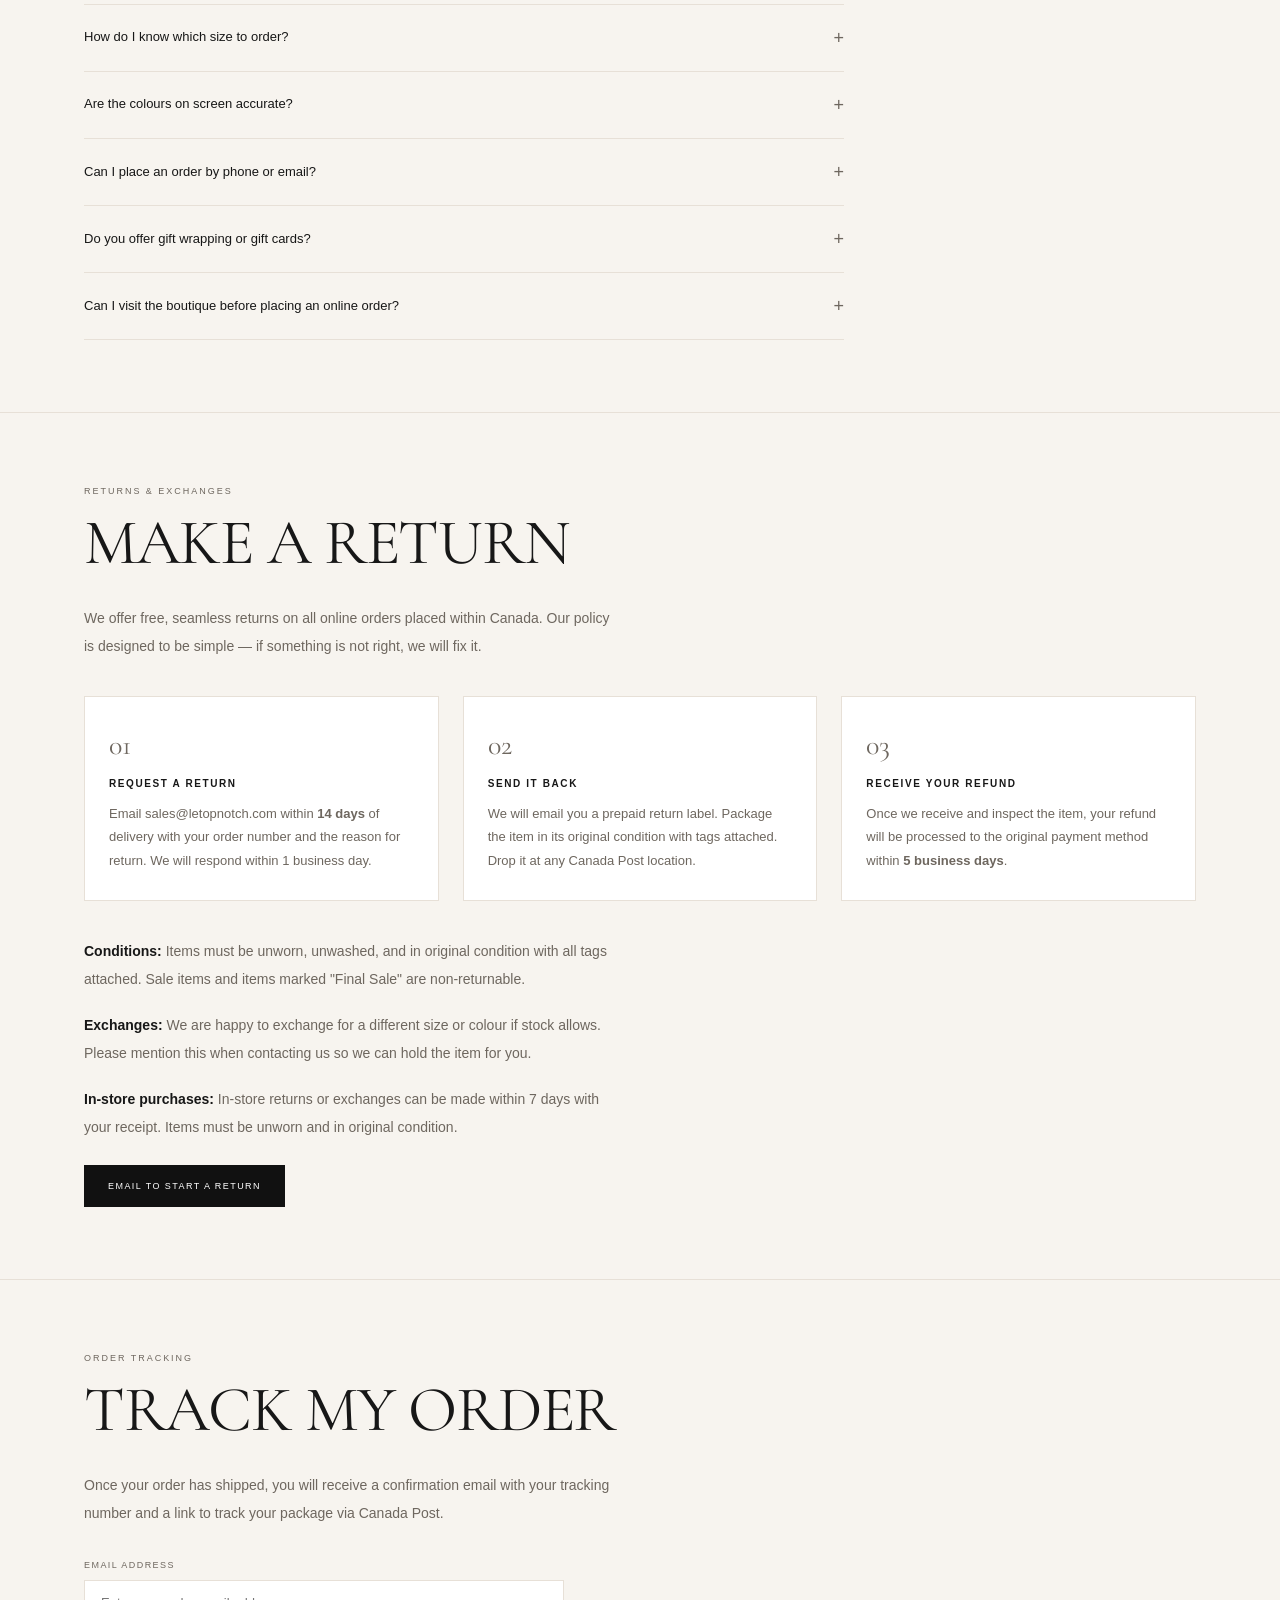
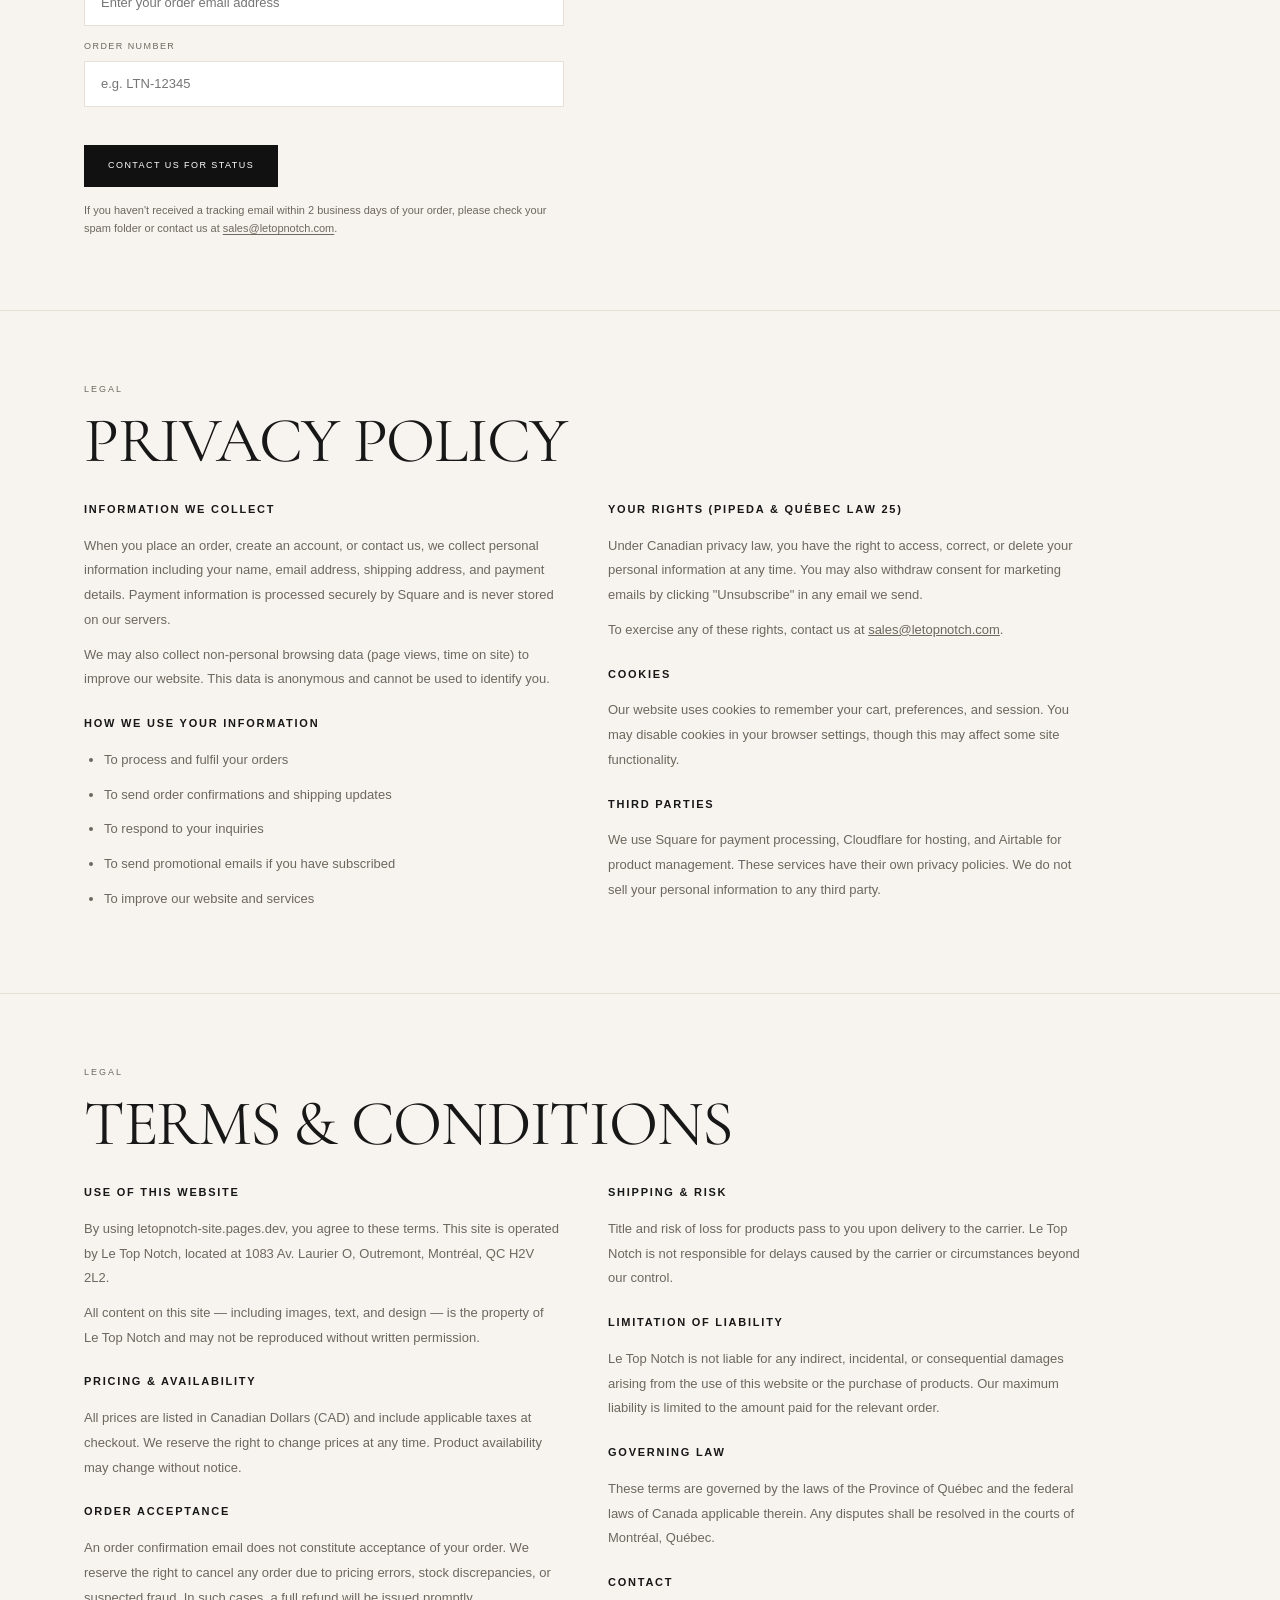
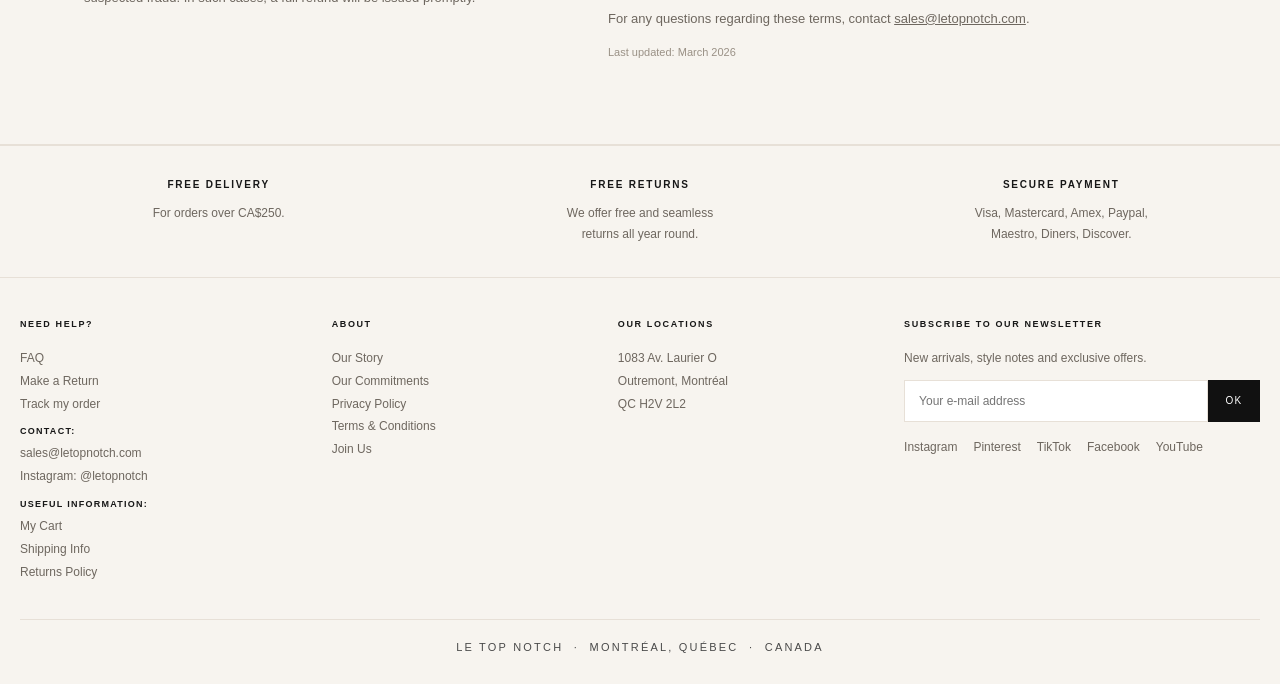
==== commit d47e4dfe: "Consolidate CSS variables in about.html Refactor CSS variables for improved readability and organiza" ====
--- a/about.html
+++ b/about.html
@@ -10,39 +10,23 @@
   <link rel="preconnect" href="https://fonts.gstatic.com" crossorigin>
   <link href="https://fonts.googleapis.com/css2?family=Cormorant+Garamond:ital,wght@0,400;0,500;0,600;1,400;1,500&display=swap" rel="stylesheet">
   <style>
-    :root{
-      --bg:#f7f4ef;
-      --paper:#f0ece5;
-      --white:#fff;
-      --text:#171717;
-      --muted:#6e675f;
-      --line:#e7e0d7;
-      --banner:#ebe4da;
-      --max:1380px;
-    }
+    :root{--bg:#f7f4ef;--paper:#f0ece5;--white:#fff;--text:#171717;--muted:#6e675f;--line:#e7e0d7;--banner:#ebe4da;--max:1380px;}
     *{box-sizing:border-box;margin:0;padding:0}
     body{font-family:"Helvetica Neue",Arial,sans-serif;background:var(--bg);color:var(--text);line-height:1.45;-webkit-font-smoothing:antialiased;}
     img{display:block;width:100%;height:auto}
     a{text-decoration:none;color:inherit}
     button{font:inherit;border:none;background:none;cursor:pointer;color:inherit;}
-
     .container{width:min(var(--max),calc(100% - 44px));margin:0 auto;}
-
-    /* ── PAGE HERO ── */
     .page-hero{position:relative;height:72vh;overflow:hidden;background:#d9d2c8;}
     .page-hero img{width:100%;height:100%;object-fit:cover;object-position:center top;display:block;}
     .page-hero-over{position:absolute;inset:0;background:linear-gradient(to bottom,rgba(0,0,0,.04),rgba(0,0,0,.38));display:flex;flex-direction:column;align-items:center;justify-content:center;}
     .page-hero-tag{font-size:9px;letter-spacing:.30em;text-transform:uppercase;color:rgba(255,255,255,.7);margin-bottom:14px;}
     .page-hero-h1{font-family:"Cormorant Garamond",Georgia,serif;font-size:clamp(64px,10vw,148px);font-weight:400;line-height:.85;letter-spacing:-.02em;text-transform:uppercase;color:#fff;text-align:center;}
-
-    /* ── ABOUT NAV ── */
     .about-nav{border-bottom:1px solid var(--line);background:var(--bg);position:sticky;top:0;z-index:100;}
     .about-nav-inner{display:flex;align-items:center;gap:0;overflow-x:auto;scrollbar-width:none;}
     .about-nav-inner::-webkit-scrollbar{display:none;}
     .about-nav a{flex-shrink:0;font-size:9px;text-transform:uppercase;letter-spacing:.14em;color:var(--muted);padding:16px 22px;border-bottom:1.5px solid transparent;white-space:nowrap;transition:color .15s,border-color .15s;}
     .about-nav a:hover,.about-nav a.active{color:var(--text);border-bottom-color:var(--text);}
-
-    /* ── SECTION ── */
     .section{padding:72px 0;border-bottom:1px solid var(--line);}
     .section:last-child{border-bottom:none;}
     .section-inner{max-width:1200px;margin:0 auto;padding:0 44px;}
@@ -53,28 +37,20 @@
     .prose p{margin-bottom:18px;}
     .prose p:last-child{margin-bottom:0;}
     .prose strong{color:var(--text);font-weight:600;}
-
-    /* ── TWO COL ── */
     .two-col{display:grid;grid-template-columns:1fr 1fr;gap:52px;align-items:center;}
     .two-col.reverse .col-img{order:-1;}
     .col-img{overflow:hidden;background:var(--paper);}
     .col-img img{width:100%;aspect-ratio:4/5;object-fit:cover;object-position:center 15%;}
     .col-copy{padding:8px 0;}
-
-    /* ── VALUES ── */
     .values-grid{display:grid;grid-template-columns:repeat(3,1fr);gap:24px;margin-top:40px;}
     .val-card{background:var(--paper);padding:28px 24px;border:1px solid var(--line);}
     .val-card h3{font-size:10px;text-transform:uppercase;letter-spacing:.18em;font-weight:700;margin-bottom:12px;}
     .val-card p{font-size:13px;color:var(--muted);line-height:1.8;}
-
-    /* ── CATEGORY IMAGES ── */
     .img-row{display:grid;grid-template-columns:repeat(4,1fr);gap:4px;margin-top:40px;}
     .img-tile{position:relative;overflow:hidden;background:var(--paper);}
     .img-tile img{width:100%;aspect-ratio:3/4;object-fit:cover;object-position:center 10%;transition:transform .5s ease;}
     .img-tile:hover img{transform:scale(1.04);}
     .img-tile-lbl{position:absolute;bottom:14px;left:14px;font-size:9px;letter-spacing:.14em;text-transform:uppercase;color:#fff;text-shadow:0 1px 8px rgba(0,0,0,.4);}
-
-    /* ── VISIT ── */
     .visit-grid{display:grid;grid-template-columns:1fr 1fr;gap:0;border:1px solid var(--line);overflow:hidden;margin-top:40px;}
     .visit-map{background:var(--paper);min-height:360px;overflow:hidden;}
     .visit-map iframe{width:100%;height:100%;min-height:360px;border:0;display:block;filter:grayscale(.4);}
@@ -83,8 +59,6 @@
     .visit-info p{font-size:13px;color:var(--muted);line-height:1.9;margin-bottom:6px;}
     .visit-info .hours{margin-top:18px;padding-top:18px;border-top:1px solid var(--line);}
     .visit-info .hours h4{font-size:9px;text-transform:uppercase;letter-spacing:.18em;font-weight:700;margin-bottom:10px;}
-
-    /* ── FAQ ── */
     .faq-list{max-width:760px;margin-top:32px;}
     .faq-item{border-bottom:1px solid var(--line);}
     .faq-q{width:100%;text-align:left;font-size:13px;font-weight:500;padding:20px 0;display:flex;justify-content:space-between;align-items:center;gap:16px;cursor:pointer;}
@@ -92,8 +66,6 @@
     .faq-item.open .faq-q::after{transform:rotate(45deg);}
     .faq-a{font-size:13px;color:var(--muted);line-height:1.9;display:none;padding-bottom:20px;max-width:60ch;}
     .faq-item.open .faq-a{display:block;}
-
-    /* ── RETURNS ── */
     .steps{display:grid;grid-template-columns:repeat(3,1fr);gap:24px;margin-top:36px;}
     .step{padding:28px 24px;background:var(--white);border:1px solid var(--line);}
     .step-num{font-size:28px;font-family:"Cormorant Garamond",Georgia,serif;font-weight:400;color:var(--muted);margin-bottom:12px;}
@@ -101,22 +73,16 @@
     .step p{font-size:13px;color:var(--muted);line-height:1.8;}
     .cta-link{display:inline-flex;align-items:center;height:42px;padding:0 24px;background:#111;color:#fff;font-size:9px;text-transform:uppercase;letter-spacing:.16em;margin-top:24px;transition:opacity .2s;}
     .cta-link:hover{opacity:.8;}
-
-    /* ── TRACK ORDER ── */
     .track-form{max-width:480px;margin-top:32px;}
     .track-form label{font-size:9px;text-transform:uppercase;letter-spacing:.16em;display:block;margin-bottom:8px;color:var(--muted);}
     .track-form input{width:100%;min-height:46px;border:1px solid var(--line);background:#fff;padding:0 16px;font-size:13px;font-family:inherit;outline:none;margin-bottom:14px;}
     .track-form input:focus{border-color:#111;}
     .track-note{font-size:11px;color:var(--muted);margin-top:14px;line-height:1.7;}
-
-    /* ── LEGAL ── */
     .legal-grid{display:grid;grid-template-columns:1fr 1fr;gap:48px;max-width:1000px;}
     .legal-block h3{font-size:11px;text-transform:uppercase;letter-spacing:.16em;font-weight:700;margin-bottom:16px;}
     .legal-block p,.legal-block li{font-size:13px;color:var(--muted);line-height:1.9;margin-bottom:10px;}
     .legal-block ul{padding-left:20px;}
     .legal-block li{list-style:disc;}
-
-    /* ── COMMITMENT ICONS ── */
     .commit-grid{display:grid;grid-template-columns:repeat(4,1fr);gap:24px;margin-top:40px;}
     .commit-card{text-align:center;padding:32px 20px;background:var(--white);border:1px solid var(--line);}
     .commit-icon{font-size:28px;margin-bottom:14px;}
@@ -129,18 +95,32 @@
       .values-grid,.steps,.commit-grid{grid-template-columns:1fr 1fr;}
       .img-row{grid-template-columns:repeat(2,1fr);}
       .section-inner{padding:0 20px;}
+      .visit-info{padding:32px 28px;}
     }
     @media(max-width:640px){
       .values-grid,.steps,.commit-grid,.img-row{grid-template-columns:1fr;}
       .page-hero{height:55vh;}
+      .page-hero-h1{font-size:clamp(48px,16vw,90px);}
+      .section{padding:44px 0;}
+      .section-inner{padding:0 16px;}
+      .section-h2{margin-bottom:20px;}
+      .section-h2.small{margin-bottom:20px;}
+      .prose{font-size:13px;}
+      .two-col{gap:28px;}
+      .visit-info{padding:24px 20px;}
+      .visit-info h3{font-size:24px;}
+      .faq-q{font-size:12px;padding:16px 0;}
+      .faq-a{font-size:12px;}
+      .step{padding:20px 16px;}
+      .commit-card{padding:24px 16px;}
+      .cta-link{width:100%;justify-content:center;}
+      .about-nav a{padding:14px 14px;font-size:8px;letter-spacing:.10em;}
+      .section-tag{font-size:8px;}
     }
   </style>
 </head>
 <body>
-
 <div id="ltn-header"></div>
-
-<!-- PAGE HERO -->
 <section class="page-hero">
   <img src="https://letopnotch-site.pages.dev/images/home-tile-shop-all.webp" alt="Le Top Notch Boutique">
   <div class="page-hero-over">
@@ -148,8 +128,6 @@
     <h1 class="page-hero-h1">Le Top<br>Notch</h1>
   </div>
 </section>
-
-<!-- ABOUT NAV -->
 <nav class="about-nav">
   <div class="container about-nav-inner">
     <a href="#our-story">Our Story</a>
@@ -162,8 +140,6 @@
     <a href="#terms">Terms</a>
   </div>
 </nav>
-
-<!-- OUR STORY -->
 <section class="section" id="our-story">
   <div class="section-inner">
     <div class="section-tag">Our Story</div>
@@ -181,8 +157,6 @@
         <img src="https://letopnotch-site.pages.dev/images/home-tile-new-in.webp" alt="Le Top Notch Collection">
       </div>
     </div>
-
-    <!-- The LTN woman -->
     <div class="two-col reverse" style="margin-top:72px;">
       <div class="col-img">
         <img src="https://letopnotch-site.pages.dev/images/home-tile-dresses.webp" alt="Refined Womenswear">
@@ -197,92 +171,39 @@
         </div>
       </div>
     </div>
-
-    <!-- Category image row -->
     <div class="img-row" style="margin-top:72px;">
-      <a class="img-tile" href="/products.html?group=shop-all&category=tops">
-        <img src="https://letopnotch-site.pages.dev/images/home-tile-tops.webp" alt="Tops">
-        <span class="img-tile-lbl">Tops</span>
-      </a>
-      <a class="img-tile" href="/products.html?group=shop-all&category=jackets">
-        <img src="https://letopnotch-site.pages.dev/images/home-tile-jackets.webp" alt="Jackets">
-        <span class="img-tile-lbl">Jackets</span>
-      </a>
-      <a class="img-tile" href="/products.html?group=shop-all&category=knitwear">
-        <img src="https://letopnotch-site.pages.dev/images/home-tile-knitwear.webp" alt="Knitwear">
-        <span class="img-tile-lbl">Knitwear</span>
-      </a>
-      <a class="img-tile" href="/products.html?group=shop-all&category=skirts">
-        <img src="https://letopnotch-site.pages.dev/images/home-tile-skirts.webp" alt="Skirts">
-        <span class="img-tile-lbl">Skirts</span>
-      </a>
-    </div>
-
-    <!-- Values -->
+      <a class="img-tile" href="/products.html?group=shop-all&category=tops"><img src="https://letopnotch-site.pages.dev/images/home-tile-tops.webp" alt="Tops"><span class="img-tile-lbl">Tops</span></a>
+      <a class="img-tile" href="/products.html?group=shop-all&category=jackets"><img src="https://letopnotch-site.pages.dev/images/home-tile-jackets.webp" alt="Jackets"><span class="img-tile-lbl">Jackets</span></a>
+      <a class="img-tile" href="/products.html?group=shop-all&category=knitwear"><img src="https://letopnotch-site.pages.dev/images/home-tile-knitwear.webp" alt="Knitwear"><span class="img-tile-lbl">Knitwear</span></a>
+      <a class="img-tile" href="/products.html?group=shop-all&category=skirts"><img src="https://letopnotch-site.pages.dev/images/home-tile-skirts.webp" alt="Skirts"><span class="img-tile-lbl">Skirts</span></a>
+    </div>
     <div class="values-grid">
-      <div class="val-card">
-        <h3>Curated Selection</h3>
-        <p>A considered edit rather than excess — pieces chosen to feel relevant now and wearable beyond the season.</p>
-      </div>
-      <div class="val-card">
-        <h3>Refined Silhouette</h3>
-        <p>Clothing that creates shape, polish, and balance — whether worn casually or styled with more intention.</p>
-      </div>
-      <div class="val-card">
-        <h3>Elevated Ease</h3>
-        <p>The goal is not complication. It is a wardrobe that feels easy, chic, and naturally pulled together.</p>
-      </div>
-    </div>
-  </div>
-</section>
-
-<!-- OUR COMMITMENTS -->
+      <div class="val-card"><h3>Curated Selection</h3><p>A considered edit rather than excess — pieces chosen to feel relevant now and wearable beyond the season.</p></div>
+      <div class="val-card"><h3>Refined Silhouette</h3><p>Clothing that creates shape, polish, and balance — whether worn casually or styled with more intention.</p></div>
+      <div class="val-card"><h3>Elevated Ease</h3><p>The goal is not complication. It is a wardrobe that feels easy, chic, and naturally pulled together.</p></div>
+    </div>
+  </div>
+</section>
 <section class="section" id="commitments">
   <div class="section-inner">
     <div class="section-tag">Our Commitments</div>
     <h2 class="section-h2">How we do business.</h2>
-    <div class="prose">
-      <p>We believe a boutique has responsibilities — to the people who shop here, to the makers of the clothing, and to the neighbourhood it calls home. These are not marketing points. They are decisions we make every day.</p>
-    </div>
+    <div class="prose"><p>We believe a boutique has responsibilities — to the people who shop here, to the makers of the clothing, and to the neighbourhood it calls home. These are not marketing points. They are decisions we make every day.</p></div>
     <div class="commit-grid">
-      <div class="commit-card">
-        <div class="commit-icon">🇮🇹</div>
-        <h3>Italian Craftsmanship</h3>
-        <p>We source primarily from Italian and European ateliers known for quality fabrics, skilled construction, and lasting silhouettes. We do not carry fast fashion.</p>
-      </div>
-      <div class="commit-card">
-        <div class="commit-icon">♻️</div>
-        <h3>Considered Volume</h3>
-        <p>We buy in limited quantities intentionally. We would rather sell out than over-order. This means less waste and more meaning behind each piece.</p>
-      </div>
-      <div class="commit-card">
-        <div class="commit-icon">🏘️</div>
-        <h3>Local Roots</h3>
-        <p>Le Top Notch is an independent boutique on Laurier Ouest. We are part of a neighbourhood, not a franchise. Every purchase directly supports a local business.</p>
-      </div>
-      <div class="commit-card">
-        <div class="commit-icon">📦</div>
-        <h3>Responsible Packaging</h3>
-        <p>Our online orders ship in recyclable packaging. We avoid excess tissue paper and plastic inserts wherever possible.</p>
-      </div>
-    </div>
-  </div>
-</section>
-
-<!-- VISIT US -->
+      <div class="commit-card"><div class="commit-icon">🇮🇹</div><h3>Italian Craftsmanship</h3><p>We source primarily from Italian and European ateliers known for quality fabrics, skilled construction, and lasting silhouettes. We do not carry fast fashion.</p></div>
+      <div class="commit-card"><div class="commit-icon">♻️</div><h3>Considered Volume</h3><p>We buy in limited quantities intentionally. We would rather sell out than over-order. This means less waste and more meaning behind each piece.</p></div>
+      <div class="commit-card"><div class="commit-icon">🏘️</div><h3>Local Roots</h3><p>Le Top Notch is an independent boutique on Laurier Ouest. We are part of a neighbourhood, not a franchise. Every purchase directly supports a local business.</p></div>
+      <div class="commit-card"><div class="commit-icon">📦</div><h3>Responsible Packaging</h3><p>Our online orders ship in recyclable packaging. We avoid excess tissue paper and plastic inserts wherever possible.</p></div>
+    </div>
+  </div>
+</section>
 <section class="section" id="visit">
   <div class="section-inner">
     <div class="section-tag">Visit Us</div>
     <h2 class="section-h2">Find us on Laurier Ouest.</h2>
     <div class="visit-grid">
       <div class="visit-map">
-        <iframe
-          src="https://www.google.com/maps/embed?pb=!1m18!1m12!1m3!1d2794.8!2d-73.6127!3d45.5218!2m3!1f0!2f0!3f0!3m2!1i1024!2i768!4f13.1!3m3!1m2!1s0x0%3A0x0!2s1083+Av.+Laurier+O%2C+Outremont%2C+Montr%C3%A9al!5e0!3m2!1sen!2sca!4v1"
-          allowfullscreen=""
-          loading="lazy"
-          referrerpolicy="no-referrer-when-downgrade"
-          title="Le Top Notch location on Google Maps">
-        </iframe>
+        <iframe src="https://www.google.com/maps/embed?pb=!1m18!1m12!1m3!1d2794.8!2d-73.6127!3d45.5218!2m3!1f0!2f0!3f0!3m2!1i1024!2i768!4f13.1!3m3!1m2!1s0x0%3A0x0!2s1083+Av.+Laurier+O%2C+Outremont%2C+Montr%C3%A9al!5e0!3m2!1sen!2sca!4v1" allowfullscreen="" loading="lazy" referrerpolicy="no-referrer-when-downgrade" title="Le Top Notch location on Google Maps"></iframe>
       </div>
       <div class="visit-info">
         <h3>Le Top Notch</h3>
@@ -291,113 +212,51 @@
         <p><strong>Instagram</strong><br><a href="https://instagram.com/letopnotch" target="_blank" rel="noopener" style="text-decoration:underline;text-underline-offset:2px;">@letopnotch</a></p>
         <div class="hours">
           <h4>Store Hours</h4>
-          <p>Monday – Friday: 10 am – 6 pm<br>
-          Saturday: 10 am – 5 pm<br>
-          Sunday: 11 am – 4 pm</p>
+          <p>Monday – Friday: 10 am – 6 pm<br>Saturday: 10 am – 5 pm<br>Sunday: 11 am – 4 pm</p>
         </div>
       </div>
     </div>
   </div>
 </section>
-
-<!-- FAQ -->
 <section class="section" id="faq">
   <div class="section-inner">
     <div class="section-tag">Frequently Asked Questions</div>
     <h2 class="section-h2">FAQ</h2>
-
     <div class="faq-list">
-
-      <div class="faq-item">
-        <button class="faq-q">What countries do you ship to?</button>
-        <div class="faq-a">We currently ship across Canada. International shipping to select countries is available — please contact us at sales@letopnotch.com for international orders. Domestic orders over CA$250 qualify for free standard shipping.</div>
-      </div>
-
-      <div class="faq-item">
-        <button class="faq-q">How long does delivery take?</button>
-        <div class="faq-a">Standard shipping within Canada typically takes 3–7 business days depending on your location. Orders placed before 2 pm EST on business days are processed the same day. You will receive a tracking number by email once your order has shipped.</div>
-      </div>
-
-      <div class="faq-item">
-        <button class="faq-q">What payment methods do you accept?</button>
-        <div class="faq-a">We accept Visa, Mastercard, American Express, and Apple Pay through our secure Square checkout. All transactions are encrypted and processed securely. We do not store your card details.</div>
-      </div>
-
-      <div class="faq-item">
-        <button class="faq-q">How do I know which size to order?</button>
-        <div class="faq-a">Our pieces follow EU sizing (36 = XS, 38 = S, 40 = M, 42 = L, 44 = XL). Each product page includes a size guide with chest, waist, and hip measurements, as well as international size conversions (US, UK, JP). If you are between sizes, we recommend sizing up. You can also contact us and we are happy to advise based on the specific piece.</div>
-      </div>
-
-      <div class="faq-item">
-        <button class="faq-q">Are the colours on screen accurate?</button>
-        <div class="faq-a">We do our best to photograph pieces in natural light to represent colours accurately. However, screen calibration varies between devices. If colour accuracy is important for a specific piece, please email us and we can describe it in detail or send additional photos.</div>
-      </div>
-
-      <div class="faq-item">
-        <button class="faq-q">Can I place an order by phone or email?</button>
-        <div class="faq-a">Yes. If you prefer to order directly, contact us at sales@letopnotch.com or visit us in-store at 1083 Av. Laurier O, Outremont. We are happy to assist and can arrange secure payment over the phone.</div>
-      </div>
-
-      <div class="faq-item">
-        <button class="faq-q">Do you offer gift wrapping or gift cards?</button>
-        <div class="faq-a">Yes. Gift wrapping is available for in-store purchases. Gift cards are available in-store in any denomination. If you would like a gift card for an online order, please contact us and we can arrange one by email.</div>
-      </div>
-
-      <div class="faq-item">
-        <button class="faq-q">Can I visit the boutique before placing an online order?</button>
-        <div class="faq-a">Absolutely. Our boutique is open seven days a week at 1083 Av. Laurier O, Outremont. Our team is happy to help you find the right piece, advise on sizing and fit, and let you feel the fabric in person. We encourage it.</div>
-      </div>
-
-    </div>
-  </div>
-</section>
-
-<!-- RETURNS -->
+      <div class="faq-item"><button class="faq-q">What countries do you ship to?</button><div class="faq-a">We currently ship across Canada. International shipping to select countries is available — please contact us at sales@letopnotch.com for international orders. Domestic orders over CA$250 qualify for free standard shipping.</div></div>
+      <div class="faq-item"><button class="faq-q">How long does delivery take?</button><div class="faq-a">Standard shipping within Canada typically takes 3–7 business days depending on your location. Orders placed before 2 pm EST on business days are processed the same day. You will receive a tracking number by email once your order has shipped.</div></div>
+      <div class="faq-item"><button class="faq-q">What payment methods do you accept?</button><div class="faq-a">We accept Visa, Mastercard, American Express, and Apple Pay through our secure Square checkout. All transactions are encrypted and processed securely. We do not store your card details.</div></div>
+      <div class="faq-item"><button class="faq-q">How do I know which size to order?</button><div class="faq-a">Our pieces follow EU sizing (36 = XS, 38 = S, 40 = M, 42 = L, 44 = XL). Each product page includes a size guide with chest, waist, and hip measurements, as well as international size conversions. If you are between sizes, we recommend sizing up.</div></div>
+      <div class="faq-item"><button class="faq-q">Are the colours on screen accurate?</button><div class="faq-a">We do our best to photograph pieces in natural light to represent colours accurately. However, screen calibration varies between devices. If colour accuracy is important for a specific piece, please email us and we can describe it in detail or send additional photos.</div></div>
+      <div class="faq-item"><button class="faq-q">Can I place an order by phone or email?</button><div class="faq-a">Yes. If you prefer to order directly, contact us at sales@letopnotch.com or visit us in-store at 1083 Av. Laurier O, Outremont. We are happy to assist and can arrange secure payment over the phone.</div></div>
+      <div class="faq-item"><button class="faq-q">Do you offer gift wrapping or gift cards?</button><div class="faq-a">Yes. Gift wrapping is available for in-store purchases. Gift cards are available in-store in any denomination. If you would like a gift card for an online order, please contact us and we can arrange one by email.</div></div>
+      <div class="faq-item"><button class="faq-q">Can I visit the boutique before placing an online order?</button><div class="faq-a">Absolutely. Our boutique is open seven days a week at 1083 Av. Laurier O, Outremont. Our team is happy to help you find the right piece, advise on sizing and fit, and let you feel the fabric in person. We encourage it.</div></div>
+    </div>
+  </div>
+</section>
 <section class="section" id="returns">
   <div class="section-inner">
     <div class="section-tag">Returns &amp; Exchanges</div>
     <h2 class="section-h2">Make a Return</h2>
-    <div class="prose">
-      <p>We offer free, seamless returns on all online orders placed within Canada. Our policy is designed to be simple — if something is not right, we will fix it.</p>
-    </div>
-
+    <div class="prose"><p>We offer free, seamless returns on all online orders placed within Canada. Our policy is designed to be simple — if something is not right, we will fix it.</p></div>
     <div class="steps">
-      <div class="step">
-        <div class="step-num">01</div>
-        <h3>Request a Return</h3>
-        <p>Email sales@letopnotch.com within <strong>14 days</strong> of delivery with your order number and the reason for return. We will respond within 1 business day.</p>
-      </div>
-      <div class="step">
-        <div class="step-num">02</div>
-        <h3>Send It Back</h3>
-        <p>We will email you a prepaid return label. Package the item in its original condition with tags attached. Drop it at any Canada Post location.</p>
-      </div>
-      <div class="step">
-        <div class="step-num">03</div>
-        <h3>Receive Your Refund</h3>
-        <p>Once we receive and inspect the item, your refund will be processed to the original payment method within <strong>5 business days</strong>.</p>
-      </div>
-    </div>
-
+      <div class="step"><div class="step-num">01</div><h3>Request a Return</h3><p>Email sales@letopnotch.com within <strong>14 days</strong> of delivery with your order number and the reason for return. We will respond within 1 business day.</p></div>
+      <div class="step"><div class="step-num">02</div><h3>Send It Back</h3><p>We will email you a prepaid return label. Package the item in its original condition with tags attached. Drop it at any Canada Post location.</p></div>
+      <div class="step"><div class="step-num">03</div><h3>Receive Your Refund</h3><p>Once we receive and inspect the item, your refund will be processed to the original payment method within <strong>5 business days</strong>.</p></div>
+    </div>
     <div class="prose" style="margin-top:36px;">
-      <p><strong>Conditions:</strong> Items must be unworn, unwashed, and in original condition with all tags attached. Sale items and items marked "Final Sale" are non-returnable. Swimwear and undergarments are non-returnable for hygiene reasons.</p>
+      <p><strong>Conditions:</strong> Items must be unworn, unwashed, and in original condition with all tags attached. Sale items and items marked "Final Sale" are non-returnable.</p>
       <p><strong>Exchanges:</strong> We are happy to exchange for a different size or colour if stock allows. Please mention this when contacting us so we can hold the item for you.</p>
       <p><strong>In-store purchases:</strong> In-store returns or exchanges can be made within 7 days with your receipt. Items must be unworn and in original condition.</p>
     </div>
-
     <a href="mailto:sales@letopnotch.com?subject=Return Request" class="cta-link">Email to Start a Return</a>
   </div>
 </section>
-
-<!-- TRACK ORDER -->
 <section class="section" id="track">
   <div class="section-inner">
     <div class="section-tag">Order Tracking</div>
     <h2 class="section-h2">Track My Order</h2>
-    <div class="prose">
-      <p>Once your order has shipped, you will receive a confirmation email with your tracking number and a link to track your package via Canada Post.</p>
-    </div>
-
+    <div class="prose"><p>Once your order has shipped, you will receive a confirmation email with your tracking number and a link to track your package via Canada Post.</p></div>
     <div class="track-form">
       <label for="trackEmail">Email Address</label>
       <input type="email" id="trackEmail" placeholder="Enter your order email address">
@@ -408,8 +267,6 @@
     </div>
   </div>
 </section>
-
-<!-- PRIVACY POLICY -->
 <section class="section" id="privacy">
   <div class="section-inner">
     <div class="section-tag">Legal</div>
@@ -419,32 +276,21 @@
         <h3>Information We Collect</h3>
         <p>When you place an order, create an account, or contact us, we collect personal information including your name, email address, shipping address, and payment details. Payment information is processed securely by Square and is never stored on our servers.</p>
         <p>We may also collect non-personal browsing data (page views, time on site) to improve our website. This data is anonymous and cannot be used to identify you.</p>
-
         <h3 style="margin-top:24px;">How We Use Your Information</h3>
-        <ul>
-          <li>To process and fulfil your orders</li>
-          <li>To send order confirmations and shipping updates</li>
-          <li>To respond to your inquiries</li>
-          <li>To send promotional emails if you have subscribed</li>
-          <li>To improve our website and services</li>
-        </ul>
+        <ul><li>To process and fulfil your orders</li><li>To send order confirmations and shipping updates</li><li>To respond to your inquiries</li><li>To send promotional emails if you have subscribed</li><li>To improve our website and services</li></ul>
       </div>
       <div class="legal-block">
         <h3>Your Rights (PIPEDA &amp; Québec Law 25)</h3>
         <p>Under Canadian privacy law, you have the right to access, correct, or delete your personal information at any time. You may also withdraw consent for marketing emails by clicking "Unsubscribe" in any email we send.</p>
         <p>To exercise any of these rights, contact us at <a href="mailto:sales@letopnotch.com" style="text-decoration:underline;">sales@letopnotch.com</a>.</p>
-
         <h3 style="margin-top:24px;">Cookies</h3>
         <p>Our website uses cookies to remember your cart, preferences, and session. You may disable cookies in your browser settings, though this may affect some site functionality.</p>
-
         <h3 style="margin-top:24px;">Third Parties</h3>
         <p>We use Square for payment processing, Cloudflare for hosting, and Airtable for product management. These services have their own privacy policies. We do not sell your personal information to any third party.</p>
       </div>
     </div>
   </div>
 </section>
-
-<!-- TERMS & CONDITIONS -->
 <section class="section" id="terms">
   <div class="section-inner">
     <div class="section-tag">Legal</div>
@@ -454,23 +300,18 @@
         <h3>Use of This Website</h3>
         <p>By using letopnotch-site.pages.dev, you agree to these terms. This site is operated by Le Top Notch, located at 1083 Av. Laurier O, Outremont, Montréal, QC H2V 2L2.</p>
         <p>All content on this site — including images, text, and design — is the property of Le Top Notch and may not be reproduced without written permission.</p>
-
         <h3 style="margin-top:24px;">Pricing &amp; Availability</h3>
         <p>All prices are listed in Canadian Dollars (CAD) and include applicable taxes at checkout. We reserve the right to change prices at any time. Product availability may change without notice.</p>
-
         <h3 style="margin-top:24px;">Order Acceptance</h3>
         <p>An order confirmation email does not constitute acceptance of your order. We reserve the right to cancel any order due to pricing errors, stock discrepancies, or suspected fraud. In such cases, a full refund will be issued promptly.</p>
       </div>
       <div class="legal-block">
         <h3>Shipping &amp; Risk</h3>
         <p>Title and risk of loss for products pass to you upon delivery to the carrier. Le Top Notch is not responsible for delays caused by the carrier or circumstances beyond our control.</p>
-
         <h3 style="margin-top:24px;">Limitation of Liability</h3>
         <p>Le Top Notch is not liable for any indirect, incidental, or consequential damages arising from the use of this website or the purchase of products. Our maximum liability is limited to the amount paid for the relevant order.</p>
-
         <h3 style="margin-top:24px;">Governing Law</h3>
         <p>These terms are governed by the laws of the Province of Québec and the federal laws of Canada applicable therein. Any disputes shall be resolved in the courts of Montréal, Québec.</p>
-
         <h3 style="margin-top:24px;">Contact</h3>
         <p>For any questions regarding these terms, contact <a href="mailto:sales@letopnotch.com" style="text-decoration:underline;">sales@letopnotch.com</a>.</p>
         <p style="margin-top:8px;font-size:11px;color:#9a9186;">Last updated: March 2026</p>
@@ -478,11 +319,8 @@
     </div>
   </div>
 </section>
-
 <div id="ltn-footer"></div>
-
 <script>
-// FAQ accordion
 document.querySelectorAll(".faq-q").forEach(btn=>{
   btn.addEventListener("click",()=>{
     const item=btn.closest(".faq-item");
@@ -491,8 +329,6 @@
     if(!isOpen) item.classList.add("open");
   });
 });
-
-// Active nav on scroll
 const sections=document.querySelectorAll("section[id]");
 const navLinks=document.querySelectorAll(".about-nav a");
 const observer=new IntersectionObserver(entries=>{
@@ -505,20 +341,11 @@
   });
 },{threshold:.2,rootMargin:"-80px 0px -60% 0px"});
 sections.forEach(s=>observer.observe(s));
-
 document.addEventListener("DOMContentLoaded",()=>{
   if(typeof ltn_updateCartCount==="function") ltn_updateCartCount();
-  // Scroll to anchor if URL has hash
-  if(location.hash){
-    setTimeout(()=>{
-      const el=document.querySelector(location.hash);
-      if(el) el.scrollIntoView({behavior:"smooth",block:"start"});
-    },400);
-  }
+  if(location.hash){setTimeout(()=>{const el=document.querySelector(location.hash);if(el)el.scrollIntoView({behavior:"smooth",block:"start"});},400);}
 });
-window.addEventListener("pageshow",()=>{
-  if(typeof ltn_updateCartCount==="function") ltn_updateCartCount();
-});
+window.addEventListener("pageshow",()=>{if(typeof ltn_updateCartCount==="function")ltn_updateCartCount();});
 </script>
 </body>
 </html>
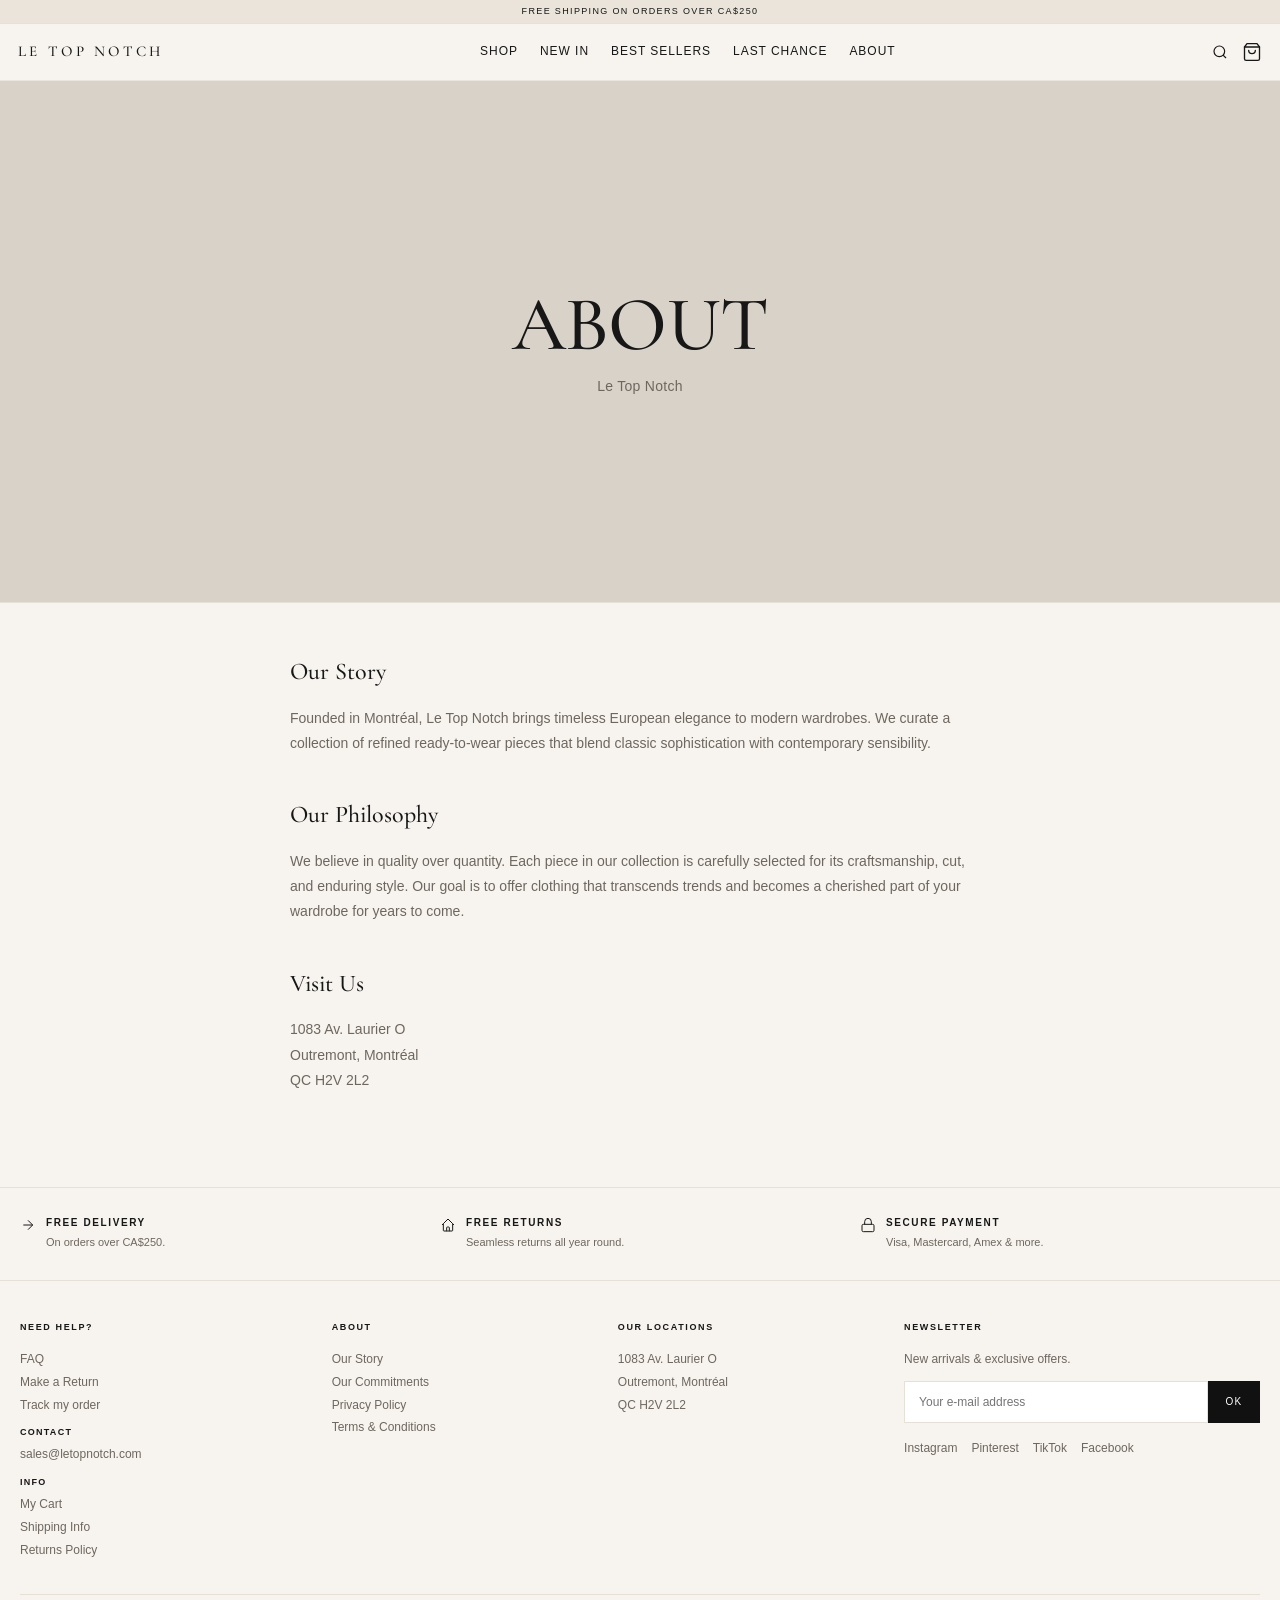
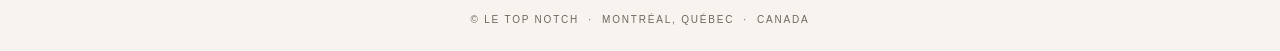
==== commit 01358ead: "Update about.html" ====
--- a/about.html
+++ b/about.html
@@ -3,349 +3,149 @@
 <head>
   <meta charset="UTF-8" />
   <meta name="viewport" content="width=device-width, initial-scale=1.0" />
-  <title>Le Top Notch — About</title>
-  <meta name="description" content="About Le Top Notch — a luxury womenswear boutique in Outremont, Montréal." />
+  <title>About — Le Top Notch</title>
+  <meta name="description" content="Learn about Le Top Notch." />
+  <link rel="stylesheet" href="/mobile-fixes.css">
   <script src="/global.js"></script>
-  <link rel="preconnect" href="https://fonts.googleapis.com">
-  <link rel="preconnect" href="https://fonts.gstatic.com" crossorigin>
-  <link href="https://fonts.googleapis.com/css2?family=Cormorant+Garamond:ital,wght@0,400;0,500;0,600;1,400;1,500&display=swap" rel="stylesheet">
   <style>
-    :root{--bg:#f7f4ef;--paper:#f0ece5;--white:#fff;--text:#171717;--muted:#6e675f;--line:#e7e0d7;--banner:#ebe4da;--max:1380px;}
-    *{box-sizing:border-box;margin:0;padding:0}
-    body{font-family:"Helvetica Neue",Arial,sans-serif;background:var(--bg);color:var(--text);line-height:1.45;-webkit-font-smoothing:antialiased;}
-    img{display:block;width:100%;height:auto}
-    a{text-decoration:none;color:inherit}
-    button{font:inherit;border:none;background:none;cursor:pointer;color:inherit;}
-    .container{width:min(var(--max),calc(100% - 44px));margin:0 auto;}
-    .page-hero{position:relative;height:72vh;overflow:hidden;background:#d9d2c8;}
-    .page-hero img{width:100%;height:100%;object-fit:cover;object-position:center top;display:block;}
-    .page-hero-over{position:absolute;inset:0;background:linear-gradient(to bottom,rgba(0,0,0,.04),rgba(0,0,0,.38));display:flex;flex-direction:column;align-items:center;justify-content:center;}
-    .page-hero-tag{font-size:9px;letter-spacing:.30em;text-transform:uppercase;color:rgba(255,255,255,.7);margin-bottom:14px;}
-    .page-hero-h1{font-family:"Cormorant Garamond",Georgia,serif;font-size:clamp(64px,10vw,148px);font-weight:400;line-height:.85;letter-spacing:-.02em;text-transform:uppercase;color:#fff;text-align:center;}
-    .about-nav{border-bottom:1px solid var(--line);background:var(--bg);position:sticky;top:0;z-index:100;}
-    .about-nav-inner{display:flex;align-items:center;gap:0;overflow-x:auto;scrollbar-width:none;}
-    .about-nav-inner::-webkit-scrollbar{display:none;}
-    .about-nav a{flex-shrink:0;font-size:9px;text-transform:uppercase;letter-spacing:.14em;color:var(--muted);padding:16px 22px;border-bottom:1.5px solid transparent;white-space:nowrap;transition:color .15s,border-color .15s;}
-    .about-nav a:hover,.about-nav a.active{color:var(--text);border-bottom-color:var(--text);}
-    .section{padding:72px 0;border-bottom:1px solid var(--line);}
-    .section:last-child{border-bottom:none;}
-    .section-inner{max-width:1200px;margin:0 auto;padding:0 44px;}
-    .section-tag{font-size:9px;letter-spacing:.22em;text-transform:uppercase;color:var(--muted);margin-bottom:16px;}
-    .section-h2{font-family:"Cormorant Garamond",Georgia,serif;font-size:clamp(36px,5vw,72px);font-weight:400;line-height:.9;letter-spacing:-.02em;text-transform:uppercase;margin-bottom:32px;}
-    .section-h2.small{font-size:clamp(28px,3.5vw,52px);}
-    .prose{font-size:14px;color:var(--muted);line-height:2;max-width:68ch;}
-    .prose p{margin-bottom:18px;}
-    .prose p:last-child{margin-bottom:0;}
-    .prose strong{color:var(--text);font-weight:600;}
-    .two-col{display:grid;grid-template-columns:1fr 1fr;gap:52px;align-items:center;}
-    .two-col.reverse .col-img{order:-1;}
-    .col-img{overflow:hidden;background:var(--paper);}
-    .col-img img{width:100%;aspect-ratio:4/5;object-fit:cover;object-position:center 15%;}
-    .col-copy{padding:8px 0;}
-    .values-grid{display:grid;grid-template-columns:repeat(3,1fr);gap:24px;margin-top:40px;}
-    .val-card{background:var(--paper);padding:28px 24px;border:1px solid var(--line);}
-    .val-card h3{font-size:10px;text-transform:uppercase;letter-spacing:.18em;font-weight:700;margin-bottom:12px;}
-    .val-card p{font-size:13px;color:var(--muted);line-height:1.8;}
-    .img-row{display:grid;grid-template-columns:repeat(4,1fr);gap:4px;margin-top:40px;}
-    .img-tile{position:relative;overflow:hidden;background:var(--paper);}
-    .img-tile img{width:100%;aspect-ratio:3/4;object-fit:cover;object-position:center 10%;transition:transform .5s ease;}
-    .img-tile:hover img{transform:scale(1.04);}
-    .img-tile-lbl{position:absolute;bottom:14px;left:14px;font-size:9px;letter-spacing:.14em;text-transform:uppercase;color:#fff;text-shadow:0 1px 8px rgba(0,0,0,.4);}
-    .visit-grid{display:grid;grid-template-columns:1fr 1fr;gap:0;border:1px solid var(--line);overflow:hidden;margin-top:40px;}
-    .visit-map{background:var(--paper);min-height:360px;overflow:hidden;}
-    .visit-map iframe{width:100%;height:100%;min-height:360px;border:0;display:block;filter:grayscale(.4);}
-    .visit-info{padding:48px 44px;background:var(--paper);display:flex;flex-direction:column;justify-content:center;}
-    .visit-info h3{font-family:"Cormorant Garamond",Georgia,serif;font-size:32px;font-weight:400;margin-bottom:20px;text-transform:uppercase;}
-    .visit-info p{font-size:13px;color:var(--muted);line-height:1.9;margin-bottom:6px;}
-    .visit-info .hours{margin-top:18px;padding-top:18px;border-top:1px solid var(--line);}
-    .visit-info .hours h4{font-size:9px;text-transform:uppercase;letter-spacing:.18em;font-weight:700;margin-bottom:10px;}
-    .faq-list{max-width:760px;margin-top:32px;}
-    .faq-item{border-bottom:1px solid var(--line);}
-    .faq-q{width:100%;text-align:left;font-size:13px;font-weight:500;padding:20px 0;display:flex;justify-content:space-between;align-items:center;gap:16px;cursor:pointer;}
-    .faq-q::after{content:"+";font-size:18px;color:var(--muted);flex-shrink:0;transition:transform .2s;}
-    .faq-item.open .faq-q::after{transform:rotate(45deg);}
-    .faq-a{font-size:13px;color:var(--muted);line-height:1.9;display:none;padding-bottom:20px;max-width:60ch;}
-    .faq-item.open .faq-a{display:block;}
-    .steps{display:grid;grid-template-columns:repeat(3,1fr);gap:24px;margin-top:36px;}
-    .step{padding:28px 24px;background:var(--white);border:1px solid var(--line);}
-    .step-num{font-size:28px;font-family:"Cormorant Garamond",Georgia,serif;font-weight:400;color:var(--muted);margin-bottom:12px;}
-    .step h3{font-size:10px;text-transform:uppercase;letter-spacing:.16em;font-weight:700;margin-bottom:10px;}
-    .step p{font-size:13px;color:var(--muted);line-height:1.8;}
-    .cta-link{display:inline-flex;align-items:center;height:42px;padding:0 24px;background:#111;color:#fff;font-size:9px;text-transform:uppercase;letter-spacing:.16em;margin-top:24px;transition:opacity .2s;}
-    .cta-link:hover{opacity:.8;}
-    .track-form{max-width:480px;margin-top:32px;}
-    .track-form label{font-size:9px;text-transform:uppercase;letter-spacing:.16em;display:block;margin-bottom:8px;color:var(--muted);}
-    .track-form input{width:100%;min-height:46px;border:1px solid var(--line);background:#fff;padding:0 16px;font-size:13px;font-family:inherit;outline:none;margin-bottom:14px;}
-    .track-form input:focus{border-color:#111;}
-    .track-note{font-size:11px;color:var(--muted);margin-top:14px;line-height:1.7;}
-    .legal-grid{display:grid;grid-template-columns:1fr 1fr;gap:48px;max-width:1000px;}
-    .legal-block h3{font-size:11px;text-transform:uppercase;letter-spacing:.16em;font-weight:700;margin-bottom:16px;}
-    .legal-block p,.legal-block li{font-size:13px;color:var(--muted);line-height:1.9;margin-bottom:10px;}
-    .legal-block ul{padding-left:20px;}
-    .legal-block li{list-style:disc;}
-    .commit-grid{display:grid;grid-template-columns:repeat(4,1fr);gap:24px;margin-top:40px;}
-    .commit-card{text-align:center;padding:32px 20px;background:var(--white);border:1px solid var(--line);}
-    .commit-icon{font-size:28px;margin-bottom:14px;}
-    .commit-card h3{font-size:10px;text-transform:uppercase;letter-spacing:.16em;font-weight:700;margin-bottom:10px;}
-    .commit-card p{font-size:12px;color:var(--muted);line-height:1.8;}
+    :root {
+      --bg: #f7f4ef;
+      --text: #171717;
+      --muted: #6e675f;
+      --line: #e7e0d7;
+      --white: #ffffff;
+      --max: 1600px;
+    }
 
-    @media(max-width:980px){
-      .two-col,.visit-grid,.legal-grid{grid-template-columns:1fr;}
-      .two-col.reverse .col-img{order:0;}
-      .values-grid,.steps,.commit-grid{grid-template-columns:1fr 1fr;}
-      .img-row{grid-template-columns:repeat(2,1fr);}
-      .section-inner{padding:0 20px;}
-      .visit-info{padding:32px 28px;}
+    * {
+      box-sizing: border-box;
+      margin: 0;
+      padding: 0;
     }
-    @media(max-width:640px){
-      .values-grid,.steps,.commit-grid,.img-row{grid-template-columns:1fr;}
-      .page-hero{height:55vh;}
-      .page-hero-h1{font-size:clamp(48px,16vw,90px);}
-      .section{padding:44px 0;}
-      .section-inner{padding:0 16px;}
-      .section-h2{margin-bottom:20px;}
-      .section-h2.small{margin-bottom:20px;}
-      .prose{font-size:13px;}
-      .two-col{gap:28px;}
-      .visit-info{padding:24px 20px;}
-      .visit-info h3{font-size:24px;}
-      .faq-q{font-size:12px;padding:16px 0;}
-      .faq-a{font-size:12px;}
-      .step{padding:20px 16px;}
-      .commit-card{padding:24px 16px;}
-      .cta-link{width:100%;justify-content:center;}
-      .about-nav a{padding:14px 14px;font-size:8px;letter-spacing:.10em;}
-      .section-tag{font-size:8px;}
+
+    body {
+      font-family: "Helvetica Neue", Arial, sans-serif;
+      background: var(--bg);
+      color: var(--text);
+      line-height: 1.45;
+      -webkit-font-smoothing: antialiased;
+    }
+
+    /* ───────────────────────────────────────────────────────────────
+       Hero Section
+    ─────────────────────────────────────────────────────────────── */
+    .about-hero {
+      min-height: 58vh;
+      display: flex;
+      align-items: center;
+      justify-content: center;
+      text-align: center;
+      background: #d9d2c8;
+      border-bottom: 1px solid var(--line);
+      padding: 24px;
+    }
+
+    .about-hero-content {
+      max-width: 600px;
+    }
+
+    .about-hero-title {
+      font-size: clamp(42px, 6vw, 92px);
+      line-height: 1;
+      font-weight: 500;
+      letter-spacing: -0.01em;
+      text-transform: uppercase;
+      margin-bottom: 12px;
+      font-family: "Cormorant Garamond", Georgia, serif;
+    }
+
+    .about-hero-subtitle {
+      font-size: 14px;
+      color: var(--muted);
+      letter-spacing: 0.02em;
+    }
+
+    /* ───────────────────────────────────────────────────────────────
+       Main Content
+    ─────────────────────────────────────────────────────────────── */
+    .about-main {
+      width: min(700px, calc(100% - 40px));
+      margin: 0 auto;
+      padding: 52px 0;
+    }
+
+    .about-section {
+      margin-bottom: 42px;
+    }
+
+    .about-section h2 {
+      font-size: 24px;
+      font-weight: 500;
+      margin-bottom: 16px;
+      font-family: "Cormorant Garamond", Georgia, serif;
+    }
+
+    .about-section p {
+      font-size: 14px;
+      line-height: 1.8;
+      color: var(--muted);
+      margin-bottom: 14px;
+    }
+
+    /* ───────────────────────────────────────────────────────────────
+       Responsive
+    ─────────────────────────────────────────────────────────────── */
+    @media (max-width: 620px) {
+      .about-main {
+        padding: 36px 0;
+        width: calc(100% - 28px);
+      }
     }
   </style>
 </head>
 <body>
-<div id="ltn-header"></div>
-<section class="page-hero">
-  <img src="https://letopnotch-site.pages.dev/images/home-tile-shop-all.webp" alt="Le Top Notch Boutique">
-  <div class="page-hero-over">
-    <div class="page-hero-tag">Outremont · Montréal</div>
-    <h1 class="page-hero-h1">Le Top<br>Notch</h1>
-  </div>
-</section>
-<nav class="about-nav">
-  <div class="container about-nav-inner">
-    <a href="#our-story">Our Story</a>
-    <a href="#commitments">Commitments</a>
-    <a href="#visit">Visit Us</a>
-    <a href="#faq">FAQ</a>
-    <a href="#returns">Returns</a>
-    <a href="#track">Track Order</a>
-    <a href="#privacy">Privacy</a>
-    <a href="#terms">Terms</a>
-  </div>
-</nav>
-<section class="section" id="our-story">
-  <div class="section-inner">
-    <div class="section-tag">Our Story</div>
-    <div class="two-col">
-      <div class="col-copy">
-        <h2 class="section-h2">A boutique wardrobe built around polish.</h2>
-        <div class="prose">
-          <p>Le Top Notch is a refined womenswear destination on Laurier Avenue West in Outremont, shaped by a European sensibility, elevated styling, and a preference for pieces that feel <strong>timeless without feeling flat</strong>.</p>
-          <p>We carry a curated selection of premium Italian-made ready-to-wear, chosen for silhouettes that hold presence — softer neutrals, clean tailoring, graceful texture, and better wardrobe decisions. Our focus is clothing that feels elevated in real life, not just on the rack.</p>
-          <p>Since opening on Laurier Ouest, Le Top Notch has been part of one of Montréal's most distinguished fashion corridors — a street synonymous with considered taste, independent style, and the particular elegance of Outremont.</p>
-          <p>Each season, we refresh our edit with pieces that meet our standard: they have to earn their place. That means quality of construction, quality of feeling, and quality of longevity. We do not follow trends for trend's sake.</p>
-        </div>
+
+  <!-- Inject global header -->
+  <div id="ltn-header"></div>
+
+  <main>
+    <!-- Hero Section -->
+    <section class="about-hero">
+      <div class="about-hero-content">
+        <h1 class="about-hero-title">About</h1>
+        <p class="about-hero-subtitle">Le Top Notch</p>
       </div>
-      <div class="col-img">
-        <img src="https://letopnotch-site.pages.dev/images/home-tile-new-in.webp" alt="Le Top Notch Collection">
+    </section>
+
+    <!-- Main About Content -->
+    <section class="about-main">
+      <div class="about-section">
+        <h2>Our Story</h2>
+        <p>
+          Founded in Montréal, Le Top Notch brings timeless European elegance to modern wardrobes. We curate a collection of refined ready-to-wear pieces that blend classic sophistication with contemporary sensibility.
+        </p>
       </div>
-    </div>
-    <div class="two-col reverse" style="margin-top:72px;">
-      <div class="col-img">
-        <img src="https://letopnotch-site.pages.dev/images/home-tile-dresses.webp" alt="Refined Womenswear">
+
+      <div class="about-section">
+        <h2>Our Philosophy</h2>
+        <p>
+          We believe in quality over quantity. Each piece in our collection is carefully selected for its craftsmanship, cut, and enduring style. Our goal is to offer clothing that transcends trends and becomes a cherished part of your wardrobe for years to come.
+        </p>
       </div>
-      <div class="col-copy">
-        <div class="section-tag">The Le Top Notch Woman</div>
-        <h2 class="section-h2 small">Composed. Considered. Quietly strong.</h2>
-        <div class="prose">
-          <p>She is drawn to pieces with presence. She values quality, silhouette, and ease. She wants a wardrobe that feels <strong>composed without being overworked</strong>.</p>
-          <p>She buys less, but better. She invests in a jacket that lasts five seasons. She reaches for a dress that requires no explanation. She has no patience for fast fashion — not because of ideology alone, but because she simply has better taste.</p>
-          <p>The result is a collection built around dressing well with clarity: statement pieces, softer neutrals, tailored layers, and textures that add depth without excess.</p>
-        </div>
+
+      <div class="about-section">
+        <h2>Visit Us</h2>
+        <p>
+          1083 Av. Laurier O<br>
+          Outremont, Montréal<br>
+          QC H2V 2L2
+        </p>
       </div>
-    </div>
-    <div class="img-row" style="margin-top:72px;">
-      <a class="img-tile" href="/products.html?group=shop-all&category=tops"><img src="https://letopnotch-site.pages.dev/images/home-tile-tops.webp" alt="Tops"><span class="img-tile-lbl">Tops</span></a>
-      <a class="img-tile" href="/products.html?group=shop-all&category=jackets"><img src="https://letopnotch-site.pages.dev/images/home-tile-jackets.webp" alt="Jackets"><span class="img-tile-lbl">Jackets</span></a>
-      <a class="img-tile" href="/products.html?group=shop-all&category=knitwear"><img src="https://letopnotch-site.pages.dev/images/home-tile-knitwear.webp" alt="Knitwear"><span class="img-tile-lbl">Knitwear</span></a>
-      <a class="img-tile" href="/products.html?group=shop-all&category=skirts"><img src="https://letopnotch-site.pages.dev/images/home-tile-skirts.webp" alt="Skirts"><span class="img-tile-lbl">Skirts</span></a>
-    </div>
-    <div class="values-grid">
-      <div class="val-card"><h3>Curated Selection</h3><p>A considered edit rather than excess — pieces chosen to feel relevant now and wearable beyond the season.</p></div>
-      <div class="val-card"><h3>Refined Silhouette</h3><p>Clothing that creates shape, polish, and balance — whether worn casually or styled with more intention.</p></div>
-      <div class="val-card"><h3>Elevated Ease</h3><p>The goal is not complication. It is a wardrobe that feels easy, chic, and naturally pulled together.</p></div>
-    </div>
-  </div>
-</section>
-<section class="section" id="commitments">
-  <div class="section-inner">
-    <div class="section-tag">Our Commitments</div>
-    <h2 class="section-h2">How we do business.</h2>
-    <div class="prose"><p>We believe a boutique has responsibilities — to the people who shop here, to the makers of the clothing, and to the neighbourhood it calls home. These are not marketing points. They are decisions we make every day.</p></div>
-    <div class="commit-grid">
-      <div class="commit-card"><div class="commit-icon">🇮🇹</div><h3>Italian Craftsmanship</h3><p>We source primarily from Italian and European ateliers known for quality fabrics, skilled construction, and lasting silhouettes. We do not carry fast fashion.</p></div>
-      <div class="commit-card"><div class="commit-icon">♻️</div><h3>Considered Volume</h3><p>We buy in limited quantities intentionally. We would rather sell out than over-order. This means less waste and more meaning behind each piece.</p></div>
-      <div class="commit-card"><div class="commit-icon">🏘️</div><h3>Local Roots</h3><p>Le Top Notch is an independent boutique on Laurier Ouest. We are part of a neighbourhood, not a franchise. Every purchase directly supports a local business.</p></div>
-      <div class="commit-card"><div class="commit-icon">📦</div><h3>Responsible Packaging</h3><p>Our online orders ship in recyclable packaging. We avoid excess tissue paper and plastic inserts wherever possible.</p></div>
-    </div>
-  </div>
-</section>
-<section class="section" id="visit">
-  <div class="section-inner">
-    <div class="section-tag">Visit Us</div>
-    <h2 class="section-h2">Find us on Laurier Ouest.</h2>
-    <div class="visit-grid">
-      <div class="visit-map">
-        <iframe src="https://www.google.com/maps/embed?pb=!1m18!1m12!1m3!1d2794.8!2d-73.6127!3d45.5218!2m3!1f0!2f0!3f0!3m2!1i1024!2i768!4f13.1!3m3!1m2!1s0x0%3A0x0!2s1083+Av.+Laurier+O%2C+Outremont%2C+Montr%C3%A9al!5e0!3m2!1sen!2sca!4v1" allowfullscreen="" loading="lazy" referrerpolicy="no-referrer-when-downgrade" title="Le Top Notch location on Google Maps"></iframe>
-      </div>
-      <div class="visit-info">
-        <h3>Le Top Notch</h3>
-        <p><strong>Address</strong><br>1083 Av. Laurier O<br>Outremont, Montréal<br>Québec H2V 2L2</p>
-        <p><strong>Email</strong><br><a href="mailto:sales@letopnotch.com" style="text-decoration:underline;text-underline-offset:2px;">sales@letopnotch.com</a></p>
-        <p><strong>Instagram</strong><br><a href="https://instagram.com/letopnotch" target="_blank" rel="noopener" style="text-decoration:underline;text-underline-offset:2px;">@letopnotch</a></p>
-        <div class="hours">
-          <h4>Store Hours</h4>
-          <p>Monday – Friday: 10 am – 6 pm<br>Saturday: 10 am – 5 pm<br>Sunday: 11 am – 4 pm</p>
-        </div>
-      </div>
-    </div>
-  </div>
-</section>
-<section class="section" id="faq">
-  <div class="section-inner">
-    <div class="section-tag">Frequently Asked Questions</div>
-    <h2 class="section-h2">FAQ</h2>
-    <div class="faq-list">
-      <div class="faq-item"><button class="faq-q">What countries do you ship to?</button><div class="faq-a">We currently ship across Canada. International shipping to select countries is available — please contact us at sales@letopnotch.com for international orders. Domestic orders over CA$250 qualify for free standard shipping.</div></div>
-      <div class="faq-item"><button class="faq-q">How long does delivery take?</button><div class="faq-a">Standard shipping within Canada typically takes 3–7 business days depending on your location. Orders placed before 2 pm EST on business days are processed the same day. You will receive a tracking number by email once your order has shipped.</div></div>
-      <div class="faq-item"><button class="faq-q">What payment methods do you accept?</button><div class="faq-a">We accept Visa, Mastercard, American Express, and Apple Pay through our secure Square checkout. All transactions are encrypted and processed securely. We do not store your card details.</div></div>
-      <div class="faq-item"><button class="faq-q">How do I know which size to order?</button><div class="faq-a">Our pieces follow EU sizing (36 = XS, 38 = S, 40 = M, 42 = L, 44 = XL). Each product page includes a size guide with chest, waist, and hip measurements, as well as international size conversions. If you are between sizes, we recommend sizing up.</div></div>
-      <div class="faq-item"><button class="faq-q">Are the colours on screen accurate?</button><div class="faq-a">We do our best to photograph pieces in natural light to represent colours accurately. However, screen calibration varies between devices. If colour accuracy is important for a specific piece, please email us and we can describe it in detail or send additional photos.</div></div>
-      <div class="faq-item"><button class="faq-q">Can I place an order by phone or email?</button><div class="faq-a">Yes. If you prefer to order directly, contact us at sales@letopnotch.com or visit us in-store at 1083 Av. Laurier O, Outremont. We are happy to assist and can arrange secure payment over the phone.</div></div>
-      <div class="faq-item"><button class="faq-q">Do you offer gift wrapping or gift cards?</button><div class="faq-a">Yes. Gift wrapping is available for in-store purchases. Gift cards are available in-store in any denomination. If you would like a gift card for an online order, please contact us and we can arrange one by email.</div></div>
-      <div class="faq-item"><button class="faq-q">Can I visit the boutique before placing an online order?</button><div class="faq-a">Absolutely. Our boutique is open seven days a week at 1083 Av. Laurier O, Outremont. Our team is happy to help you find the right piece, advise on sizing and fit, and let you feel the fabric in person. We encourage it.</div></div>
-    </div>
-  </div>
-</section>
-<section class="section" id="returns">
-  <div class="section-inner">
-    <div class="section-tag">Returns &amp; Exchanges</div>
-    <h2 class="section-h2">Make a Return</h2>
-    <div class="prose"><p>We offer free, seamless returns on all online orders placed within Canada. Our policy is designed to be simple — if something is not right, we will fix it.</p></div>
-    <div class="steps">
-      <div class="step"><div class="step-num">01</div><h3>Request a Return</h3><p>Email sales@letopnotch.com within <strong>14 days</strong> of delivery with your order number and the reason for return. We will respond within 1 business day.</p></div>
-      <div class="step"><div class="step-num">02</div><h3>Send It Back</h3><p>We will email you a prepaid return label. Package the item in its original condition with tags attached. Drop it at any Canada Post location.</p></div>
-      <div class="step"><div class="step-num">03</div><h3>Receive Your Refund</h3><p>Once we receive and inspect the item, your refund will be processed to the original payment method within <strong>5 business days</strong>.</p></div>
-    </div>
-    <div class="prose" style="margin-top:36px;">
-      <p><strong>Conditions:</strong> Items must be unworn, unwashed, and in original condition with all tags attached. Sale items and items marked "Final Sale" are non-returnable.</p>
-      <p><strong>Exchanges:</strong> We are happy to exchange for a different size or colour if stock allows. Please mention this when contacting us so we can hold the item for you.</p>
-      <p><strong>In-store purchases:</strong> In-store returns or exchanges can be made within 7 days with your receipt. Items must be unworn and in original condition.</p>
-    </div>
-    <a href="mailto:sales@letopnotch.com?subject=Return Request" class="cta-link">Email to Start a Return</a>
-  </div>
-</section>
-<section class="section" id="track">
-  <div class="section-inner">
-    <div class="section-tag">Order Tracking</div>
-    <h2 class="section-h2">Track My Order</h2>
-    <div class="prose"><p>Once your order has shipped, you will receive a confirmation email with your tracking number and a link to track your package via Canada Post.</p></div>
-    <div class="track-form">
-      <label for="trackEmail">Email Address</label>
-      <input type="email" id="trackEmail" placeholder="Enter your order email address">
-      <label for="trackOrder">Order Number</label>
-      <input type="text" id="trackOrder" placeholder="e.g. LTN-12345">
-      <a href="mailto:sales@letopnotch.com?subject=Order Tracking Inquiry" class="cta-link">Contact Us for Status</a>
-      <p class="track-note">If you haven't received a tracking email within 2 business days of your order, please check your spam folder or contact us at <a href="mailto:sales@letopnotch.com" style="text-decoration:underline;text-underline-offset:2px;">sales@letopnotch.com</a>.</p>
-    </div>
-  </div>
-</section>
-<section class="section" id="privacy">
-  <div class="section-inner">
-    <div class="section-tag">Legal</div>
-    <h2 class="section-h2">Privacy Policy</h2>
-    <div class="legal-grid">
-      <div class="legal-block">
-        <h3>Information We Collect</h3>
-        <p>When you place an order, create an account, or contact us, we collect personal information including your name, email address, shipping address, and payment details. Payment information is processed securely by Square and is never stored on our servers.</p>
-        <p>We may also collect non-personal browsing data (page views, time on site) to improve our website. This data is anonymous and cannot be used to identify you.</p>
-        <h3 style="margin-top:24px;">How We Use Your Information</h3>
-        <ul><li>To process and fulfil your orders</li><li>To send order confirmations and shipping updates</li><li>To respond to your inquiries</li><li>To send promotional emails if you have subscribed</li><li>To improve our website and services</li></ul>
-      </div>
-      <div class="legal-block">
-        <h3>Your Rights (PIPEDA &amp; Québec Law 25)</h3>
-        <p>Under Canadian privacy law, you have the right to access, correct, or delete your personal information at any time. You may also withdraw consent for marketing emails by clicking "Unsubscribe" in any email we send.</p>
-        <p>To exercise any of these rights, contact us at <a href="mailto:sales@letopnotch.com" style="text-decoration:underline;">sales@letopnotch.com</a>.</p>
-        <h3 style="margin-top:24px;">Cookies</h3>
-        <p>Our website uses cookies to remember your cart, preferences, and session. You may disable cookies in your browser settings, though this may affect some site functionality.</p>
-        <h3 style="margin-top:24px;">Third Parties</h3>
-        <p>We use Square for payment processing, Cloudflare for hosting, and Airtable for product management. These services have their own privacy policies. We do not sell your personal information to any third party.</p>
-      </div>
-    </div>
-  </div>
-</section>
-<section class="section" id="terms">
-  <div class="section-inner">
-    <div class="section-tag">Legal</div>
-    <h2 class="section-h2">Terms &amp; Conditions</h2>
-    <div class="legal-grid">
-      <div class="legal-block">
-        <h3>Use of This Website</h3>
-        <p>By using letopnotch-site.pages.dev, you agree to these terms. This site is operated by Le Top Notch, located at 1083 Av. Laurier O, Outremont, Montréal, QC H2V 2L2.</p>
-        <p>All content on this site — including images, text, and design — is the property of Le Top Notch and may not be reproduced without written permission.</p>
-        <h3 style="margin-top:24px;">Pricing &amp; Availability</h3>
-        <p>All prices are listed in Canadian Dollars (CAD) and include applicable taxes at checkout. We reserve the right to change prices at any time. Product availability may change without notice.</p>
-        <h3 style="margin-top:24px;">Order Acceptance</h3>
-        <p>An order confirmation email does not constitute acceptance of your order. We reserve the right to cancel any order due to pricing errors, stock discrepancies, or suspected fraud. In such cases, a full refund will be issued promptly.</p>
-      </div>
-      <div class="legal-block">
-        <h3>Shipping &amp; Risk</h3>
-        <p>Title and risk of loss for products pass to you upon delivery to the carrier. Le Top Notch is not responsible for delays caused by the carrier or circumstances beyond our control.</p>
-        <h3 style="margin-top:24px;">Limitation of Liability</h3>
-        <p>Le Top Notch is not liable for any indirect, incidental, or consequential damages arising from the use of this website or the purchase of products. Our maximum liability is limited to the amount paid for the relevant order.</p>
-        <h3 style="margin-top:24px;">Governing Law</h3>
-        <p>These terms are governed by the laws of the Province of Québec and the federal laws of Canada applicable therein. Any disputes shall be resolved in the courts of Montréal, Québec.</p>
-        <h3 style="margin-top:24px;">Contact</h3>
-        <p>For any questions regarding these terms, contact <a href="mailto:sales@letopnotch.com" style="text-decoration:underline;">sales@letopnotch.com</a>.</p>
-        <p style="margin-top:8px;font-size:11px;color:#9a9186;">Last updated: March 2026</p>
-      </div>
-    </div>
-  </div>
-</section>
-<div id="ltn-footer"></div>
-<script>
-document.querySelectorAll(".faq-q").forEach(btn=>{
-  btn.addEventListener("click",()=>{
-    const item=btn.closest(".faq-item");
-    const isOpen=item.classList.contains("open");
-    document.querySelectorAll(".faq-item").forEach(i=>i.classList.remove("open"));
-    if(!isOpen) item.classList.add("open");
-  });
-});
-const sections=document.querySelectorAll("section[id]");
-const navLinks=document.querySelectorAll(".about-nav a");
-const observer=new IntersectionObserver(entries=>{
-  entries.forEach(e=>{
-    if(e.isIntersecting){
-      navLinks.forEach(l=>l.classList.remove("active"));
-      const active=document.querySelector(`.about-nav a[href="#${e.target.id}"]`);
-      if(active) active.classList.add("active");
-    }
-  });
-},{threshold:.2,rootMargin:"-80px 0px -60% 0px"});
-sections.forEach(s=>observer.observe(s));
-document.addEventListener("DOMContentLoaded",()=>{
-  if(typeof ltn_updateCartCount==="function") ltn_updateCartCount();
-  if(location.hash){setTimeout(()=>{const el=document.querySelector(location.hash);if(el)el.scrollIntoView({behavior:"smooth",block:"start"});},400);}
-});
-window.addEventListener("pageshow",()=>{if(typeof ltn_updateCartCount==="function")ltn_updateCartCount();});
-</script>
+    </section>
+  </main>
+
+  <!-- Inject global footer -->
+  <div id="ltn-footer"></div>
+
 </body>
 </html>
--- a/mobile-fixes.css
+++ b/mobile-fixes.css
@@ -0,0 +1,43 @@
+/* MOBILE NAVIGATION & TITLE FIXES */
+
+/* Center and fix category titles on mobile */
+@media(max-width: 980px) {
+  /* Category titles in navigation dropdown */
+  .ltn-img-info {
+    text-align: center !important;
+    padding: 16px 12px !important;
+  }
+  
+  .ltn-img-title {
+    text-align: center !important;
+    font-size: 11px !important;
+    white-space: normal !important;
+    word-wrap: break-word !important;
+    overflow: visible !important;
+    letter-spacing: .08em !important;
+  }
+  
+  .ltn-img-sub {
+    text-align: center !important;
+    font-size: 11px !important;
+  }
+  
+  /* Make mobile nav work smoothly */
+  .ltn-mob-nav {
+    -webkit-overflow-scrolling: touch;
+  }
+  
+  /* Ensure hamburger menu is visible */
+  .ltn-burger {
+    display: flex !important;
+  }
+}
+
+/* For very small screens */
+@media(max-width: 640px) {
+  .ltn-img-title {
+    font-size: 10px !important;
+    letter-spacing: .06em !important;
+    line-height: 1.3 !important;
+  }
+}
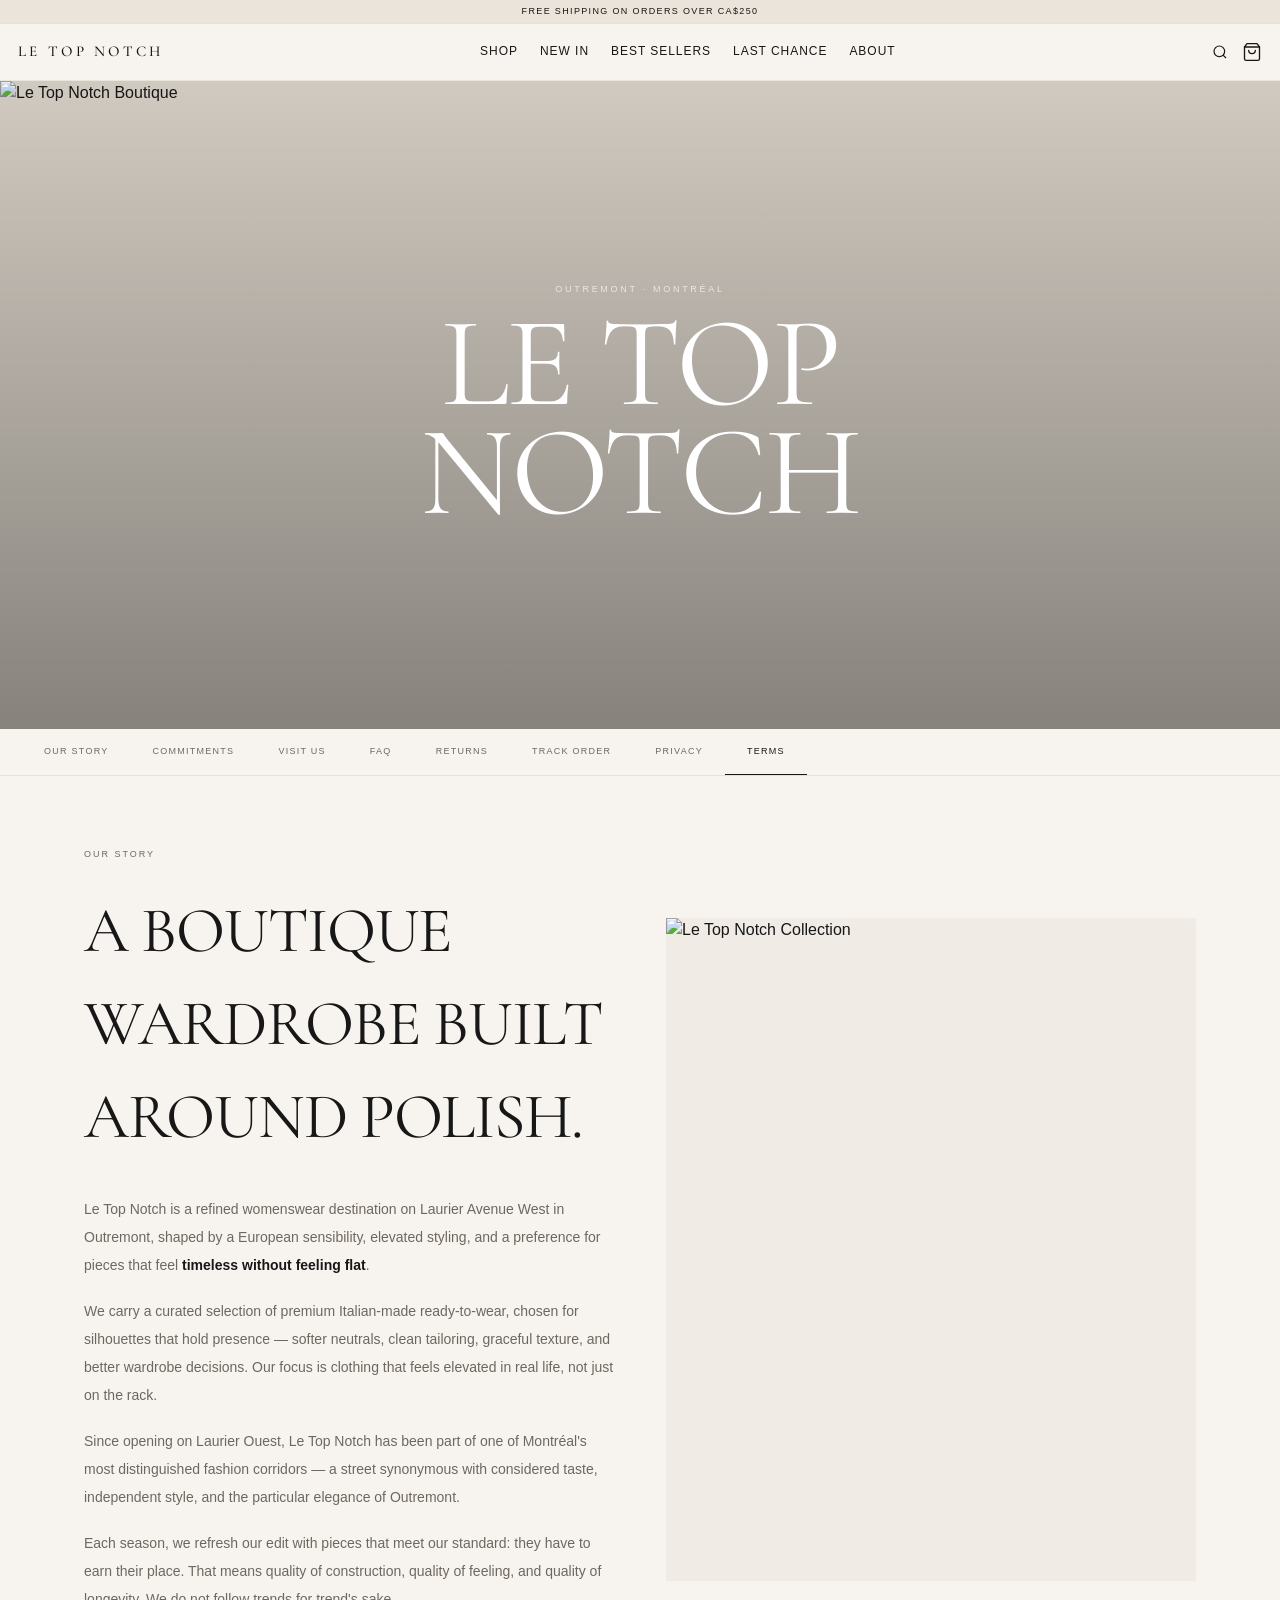
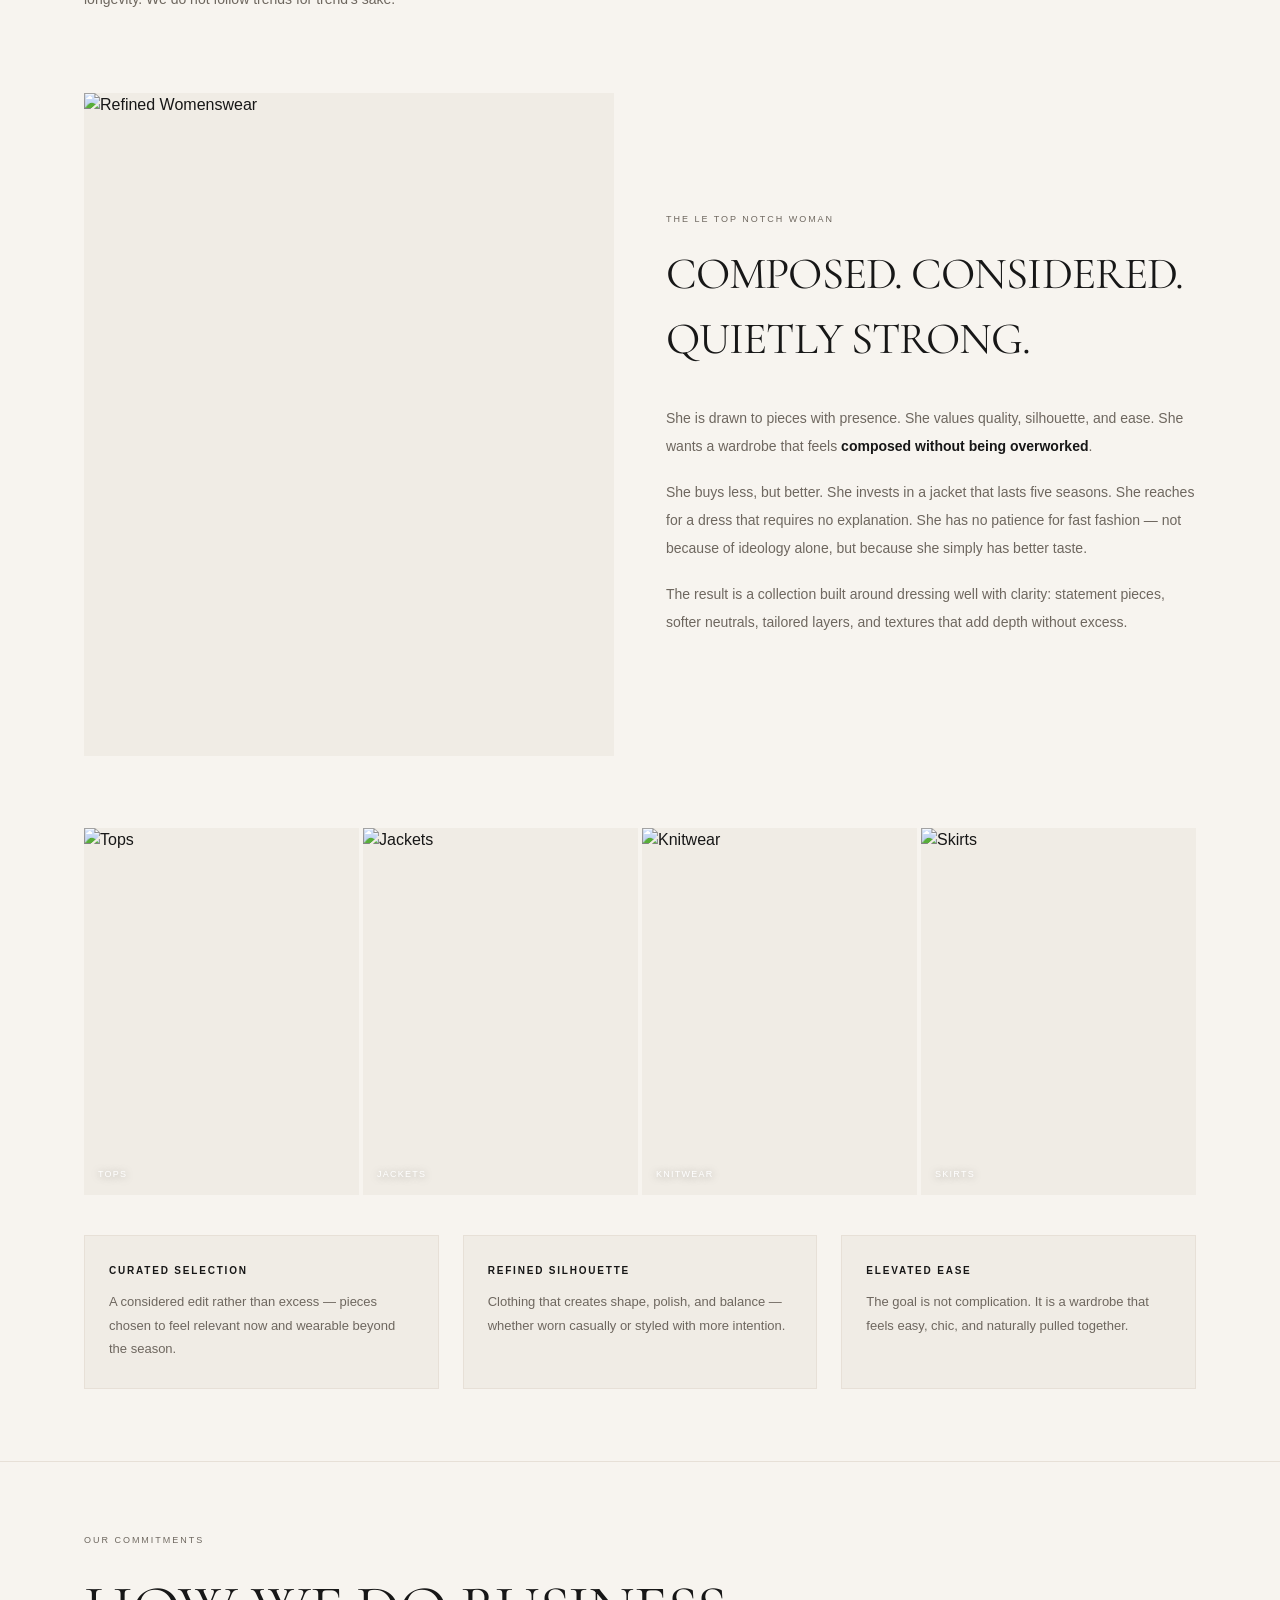
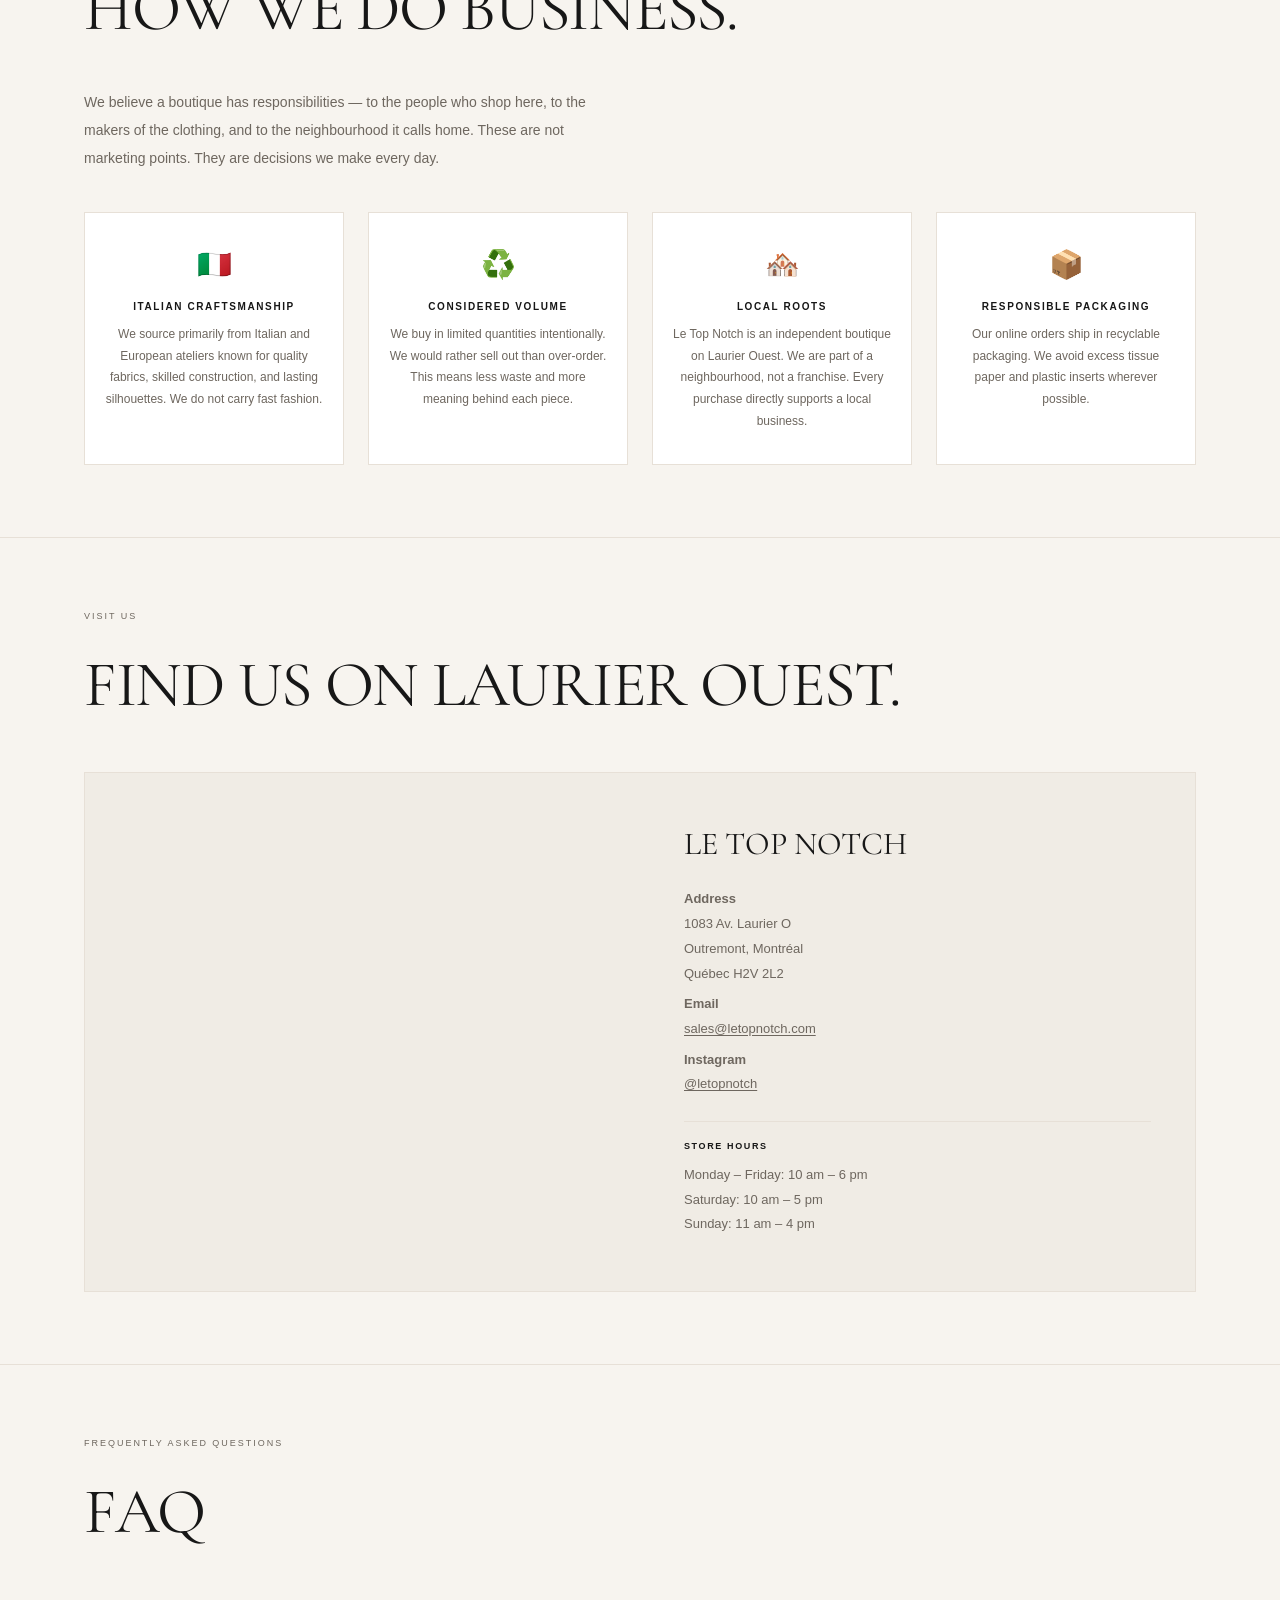
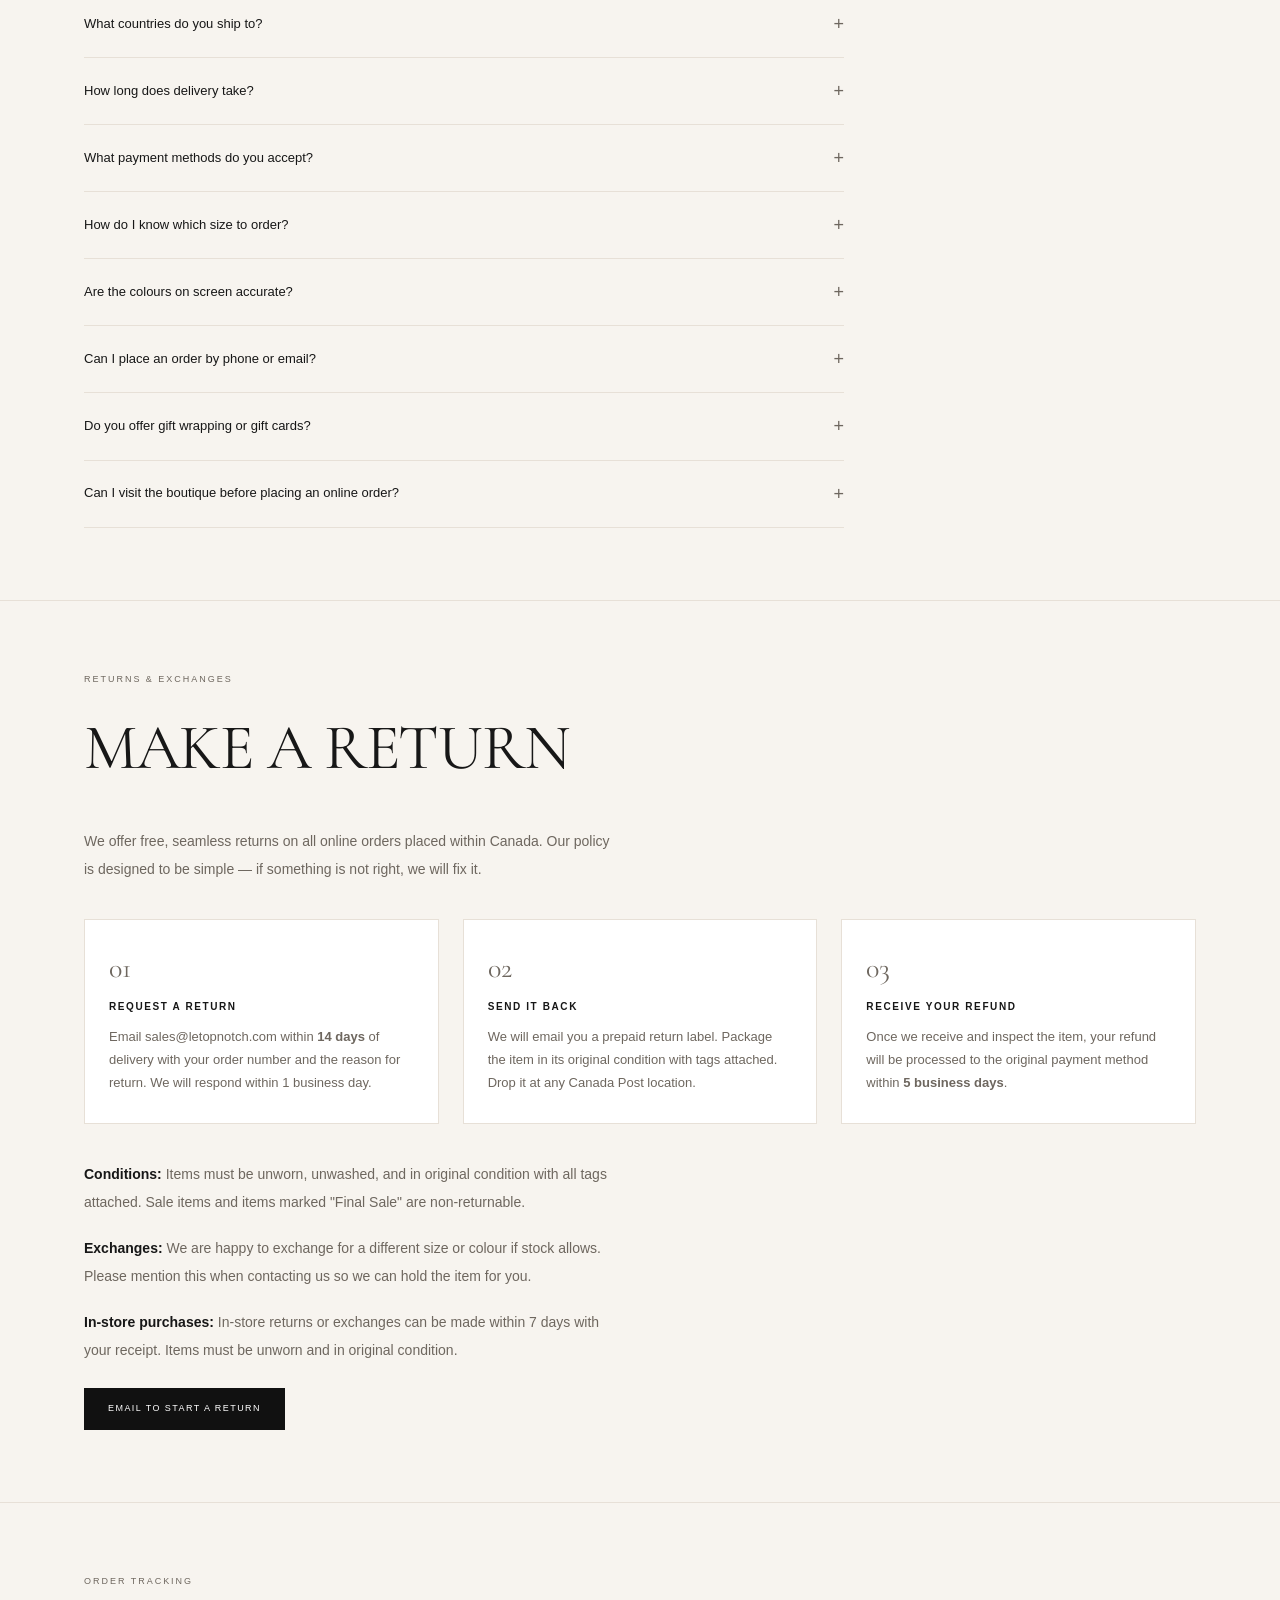
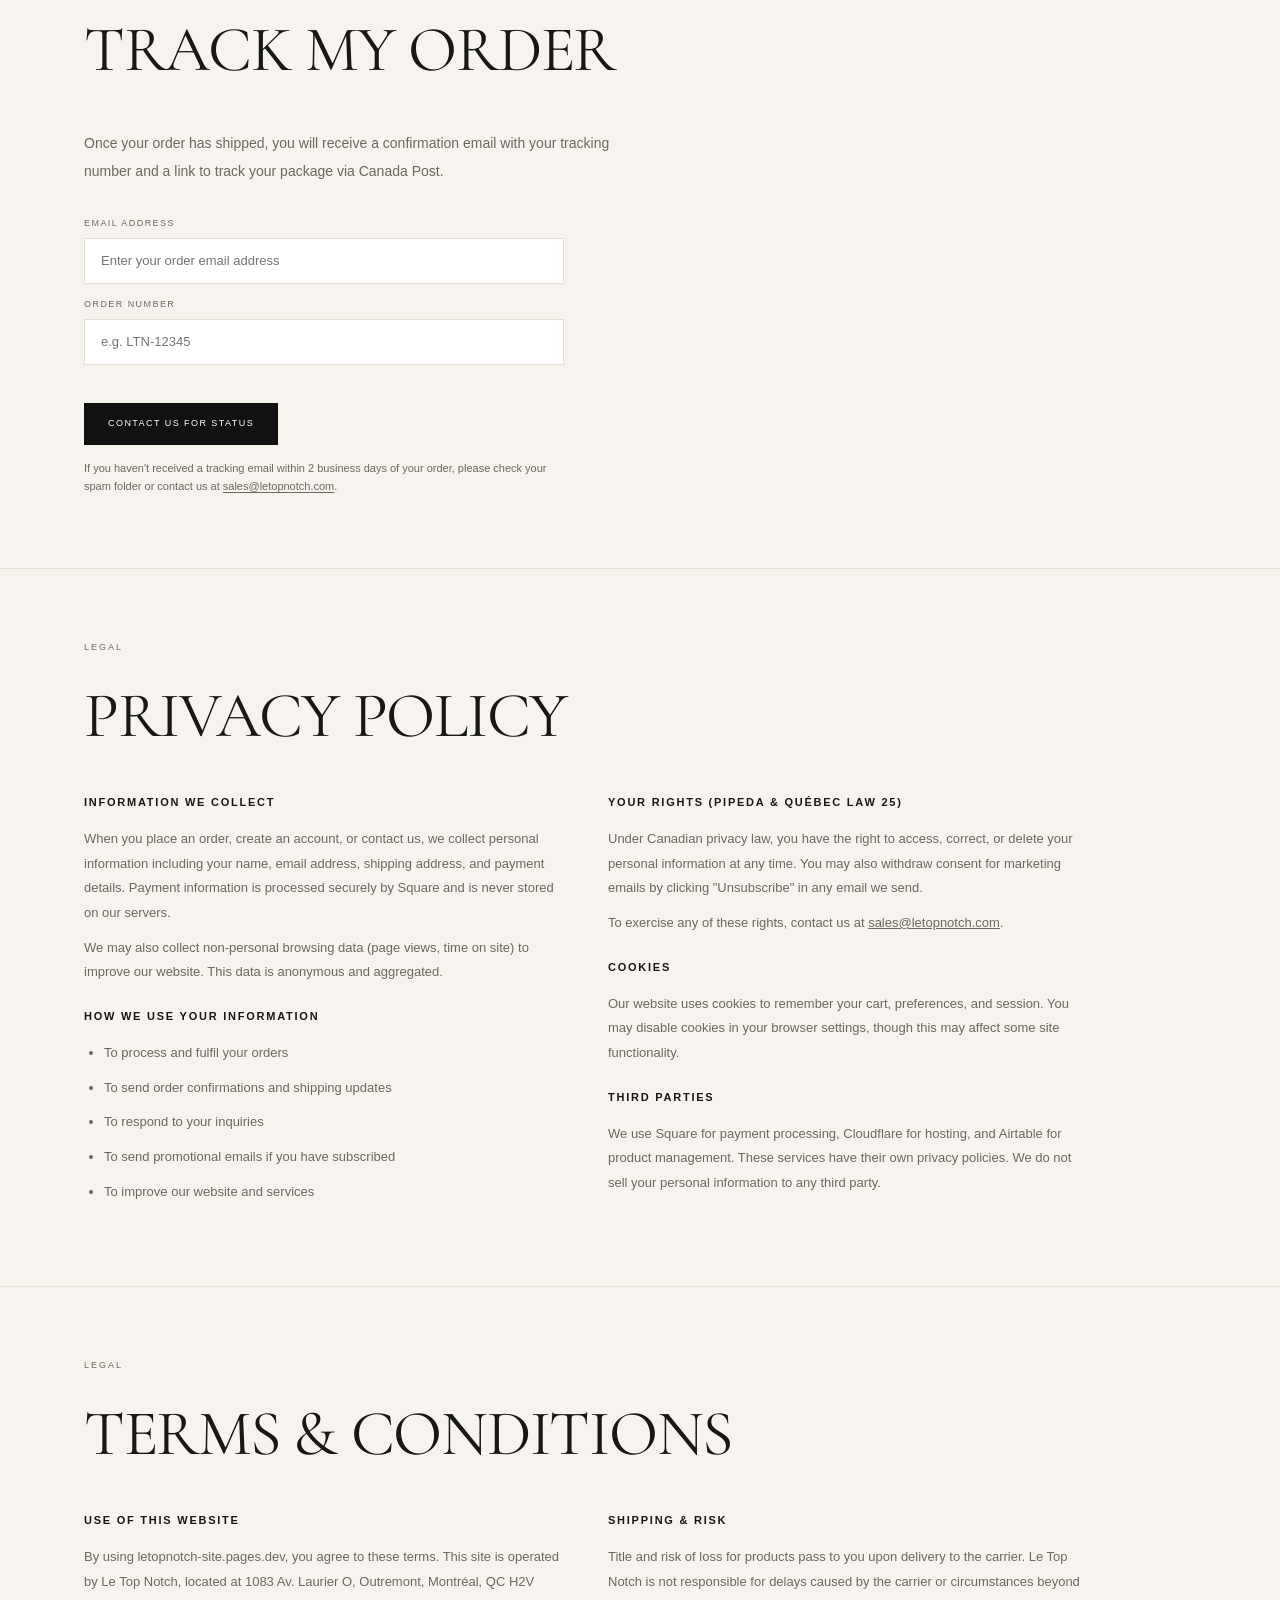
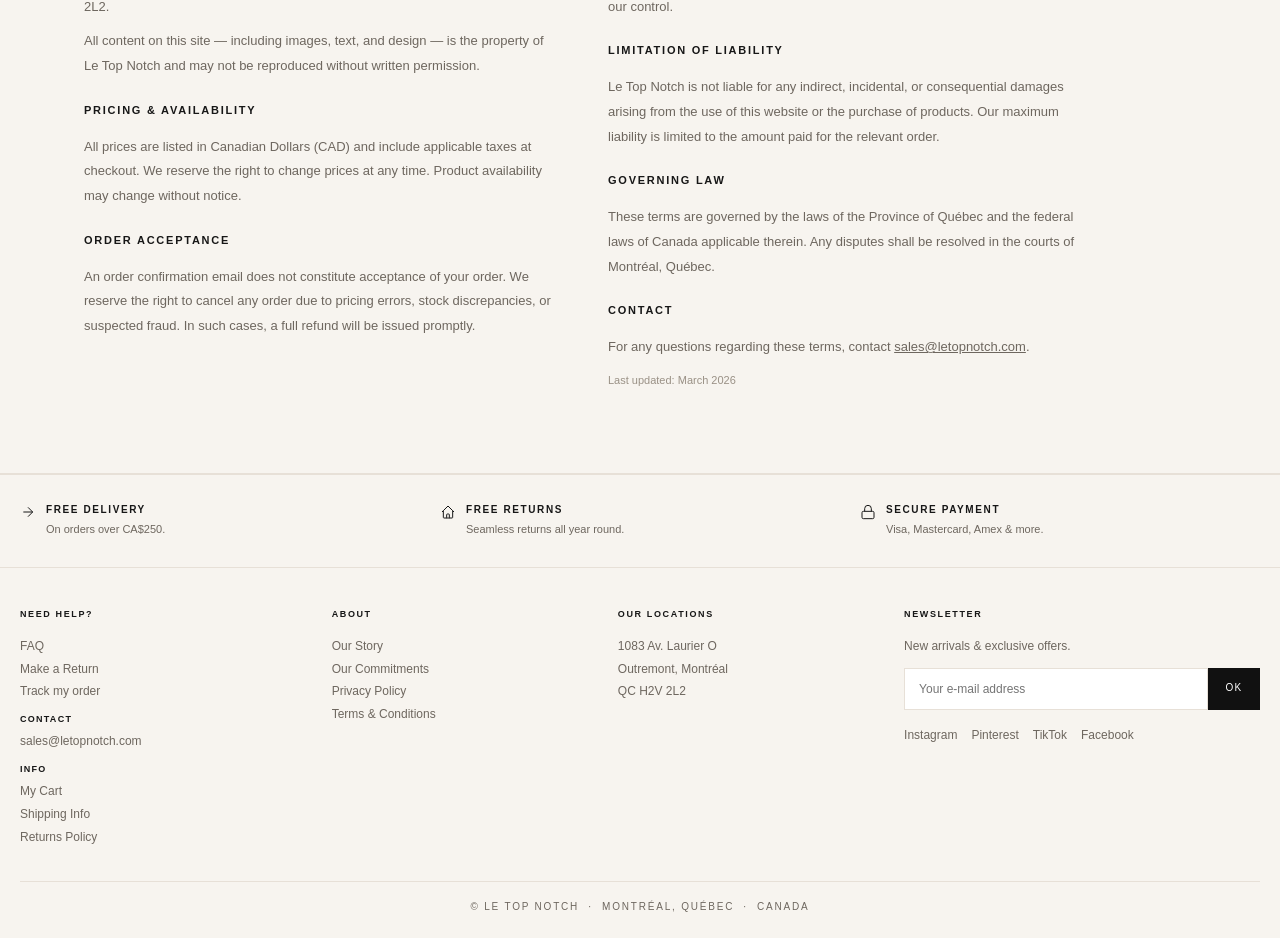
==== commit 02071805: "Update about.html" ====
--- a/about.html
+++ b/about.html
@@ -3,149 +3,349 @@
 <head>
   <meta charset="UTF-8" />
   <meta name="viewport" content="width=device-width, initial-scale=1.0" />
-  <title>About — Le Top Notch</title>
-  <meta name="description" content="Learn about Le Top Notch." />
-  <link rel="stylesheet" href="/mobile-fixes.css">
+  <title>Le Top Notch — About</title>
+  <meta name="description" content="About Le Top Notch — a luxury womenswear boutique in Outremont, Montréal." />
   <script src="/global.js"></script>
+  <link rel="preconnect" href="https://fonts.googleapis.com">
+  <link rel="preconnect" href="https://fonts.gstatic.com" crossorigin>
+  <link href="https://fonts.googleapis.com/css2?family=Cormorant+Garamond:ital,wght@0,400;0,500;0,600;1,400;1,500&display=swap" rel="stylesheet">
   <style>
-    :root {
-      --bg: #f7f4ef;
-      --text: #171717;
-      --muted: #6e675f;
-      --line: #e7e0d7;
-      --white: #ffffff;
-      --max: 1600px;
+    :root{--bg:#f7f4ef;--paper:#f0ece5;--white:#fff;--text:#171717;--muted:#6e675f;--line:#e7e0d7;--banner:#ebe4da;--max:1380px;}
+    *{box-sizing:border-box;margin:0;padding:0}
+    body{font-family:"Helvetica Neue",Arial,sans-serif;background:var(--bg);color:var(--text);line-height:1.45;-webkit-font-smoothing:antialiased;}
+    img{display:block;width:100%;height:auto}
+    a{text-decoration:none;color:inherit}
+    button{font:inherit;border:none;background:none;cursor:pointer;color:inherit;}
+    .container{width:min(var(--max),calc(100% - 44px));margin:0 auto;}
+    .page-hero{position:relative;height:72vh;overflow:hidden;background:#d9d2c8;}
+    .page-hero img{width:100%;height:100%;object-fit:cover;object-position:center top;display:block;}
+    .page-hero-over{position:absolute;inset:0;background:linear-gradient(to bottom,rgba(0,0,0,.04),rgba(0,0,0,.38));display:flex;flex-direction:column;align-items:center;justify-content:center;}
+    .page-hero-tag{font-size:9px;letter-spacing:.30em;text-transform:uppercase;color:rgba(255,255,255,.7);margin-bottom:14px;}
+    .page-hero-h1{font-family:"Cormorant Garamond",Georgia,serif;font-size:clamp(64px,10vw,148px);font-weight:400;line-height:.85;letter-spacing:-.02em;text-transform:uppercase;color:#fff;text-align:center;}
+    .about-nav{border-bottom:1px solid var(--line);background:var(--bg);position:sticky;top:0;z-index:100;}
+    .about-nav-inner{display:flex;align-items:center;gap:0;overflow-x:auto;scrollbar-width:none;}
+    .about-nav-inner::-webkit-scrollbar{display:none;}
+    .about-nav a{flex-shrink:0;font-size:9px;text-transform:uppercase;letter-spacing:.14em;color:var(--muted);padding:16px 22px;border-bottom:1.5px solid transparent;white-space:nowrap;transition:color .15s,border-color .15s;}
+    .about-nav a:hover,.about-nav a.active{color:var(--text);border-bottom-color:var(--text);}
+    .section{padding:72px 0;border-bottom:1px solid var(--line);}
+    .section:last-child{border-bottom:none;}
+    .section-inner{max-width:1200px;margin:0 auto;padding:0 44px;}
+    .section-tag{font-size:9px;letter-spacing:.22em;text-transform:uppercase;color:var(--muted);margin-bottom:16px;}
+    .section-h2{font-family:"Cormorant Garamond",Georgia,serif;font-size:clamp(36px,5vw,72px);font-weight:400;letter-spacing:-.02em;text-transform:uppercase;margin-bottom:32px;}
+    .section-h2.small{font-size:clamp(28px,3.5vw,52px);}
+    .prose{font-size:14px;color:var(--muted);line-height:2;max-width:68ch;}
+    .prose p{margin-bottom:18px;}
+    .prose p:last-child{margin-bottom:0;}
+    .prose strong{color:var(--text);font-weight:600;}
+    .two-col{display:grid;grid-template-columns:1fr 1fr;gap:52px;align-items:center;}
+    .two-col.reverse .col-img{order:-1;}
+    .col-img{overflow:hidden;background:var(--paper);}
+    .col-img img{width:100%;aspect-ratio:4/5;object-fit:cover;object-position:center 15%;}
+    .col-copy{padding:8px 0;}
+    .values-grid{display:grid;grid-template-columns:repeat(3,1fr);gap:24px;margin-top:40px;}
+    .val-card{background:var(--paper);padding:28px 24px;border:1px solid var(--line);}
+    .val-card h3{font-size:10px;text-transform:uppercase;letter-spacing:.18em;font-weight:700;margin-bottom:12px;}
+    .val-card p{font-size:13px;color:var(--muted);line-height:1.8;}
+    .img-row{display:grid;grid-template-columns:repeat(4,1fr);gap:4px;margin-top:40px;}
+    .img-tile{position:relative;overflow:hidden;background:var(--paper);}
+    .img-tile img{width:100%;aspect-ratio:3/4;object-fit:cover;object-position:center 10%;transition:transform .5s ease;}
+    .img-tile:hover img{transform:scale(1.04);}
+    .img-tile-lbl{position:absolute;bottom:14px;left:14px;font-size:9px;letter-spacing:.14em;text-transform:uppercase;color:#fff;text-shadow:0 1px 8px rgba(0,0,0,.4);}
+    .visit-grid{display:grid;grid-template-columns:1fr 1fr;gap:0;border:1px solid var(--line);overflow:hidden;margin-top:40px;}
+    .visit-map{background:var(--paper);min-height:360px;overflow:hidden;}
+    .visit-map iframe{width:100%;height:100%;min-height:360px;border:0;display:block;filter:grayscale(.4);}
+    .visit-info{padding:48px 44px;background:var(--paper);display:flex;flex-direction:column;justify-content:center;}
+    .visit-info h3{font-family:"Cormorant Garamond",Georgia,serif;font-size:32px;font-weight:400;margin-bottom:20px;text-transform:uppercase;}
+    .visit-info p{font-size:13px;color:var(--muted);line-height:1.9;margin-bottom:6px;}
+    .visit-info .hours{margin-top:18px;padding-top:18px;border-top:1px solid var(--line);}
+    .visit-info .hours h4{font-size:9px;text-transform:uppercase;letter-spacing:.18em;font-weight:700;margin-bottom:10px;}
+    .faq-list{max-width:760px;margin-top:32px;}
+    .faq-item{border-bottom:1px solid var(--line);}
+    .faq-q{width:100%;text-align:left;font-size:13px;font-weight:500;padding:20px 0;display:flex;justify-content:space-between;align-items:center;gap:16px;cursor:pointer;}
+    .faq-q::after{content:"+";font-size:18px;color:var(--muted);flex-shrink:0;transition:transform .2s;}
+    .faq-item.open .faq-q::after{transform:rotate(45deg);}
+    .faq-a{font-size:13px;color:var(--muted);line-height:1.9;display:none;padding-bottom:20px;max-width:60ch;}
+    .faq-item.open .faq-a{display:block;}
+    .steps{display:grid;grid-template-columns:repeat(3,1fr);gap:24px;margin-top:36px;}
+    .step{padding:28px 24px;background:var(--white);border:1px solid var(--line);}
+    .step-num{font-size:28px;font-family:"Cormorant Garamond",Georgia,serif;font-weight:400;color:var(--muted);margin-bottom:12px;}
+    .step h3{font-size:10px;text-transform:uppercase;letter-spacing:.16em;font-weight:700;margin-bottom:10px;}
+    .step p{font-size:13px;color:var(--muted);line-height:1.8;}
+    .cta-link{display:inline-flex;align-items:center;height:42px;padding:0 24px;background:#111;color:#fff;font-size:9px;text-transform:uppercase;letter-spacing:.16em;margin-top:24px;transition:opacity .2s;}
+    .cta-link:hover{opacity:.8;}
+    .track-form{max-width:480px;margin-top:32px;}
+    .track-form label{font-size:9px;text-transform:uppercase;letter-spacing:.16em;display:block;margin-bottom:8px;color:var(--muted);}
+    .track-form input{width:100%;min-height:46px;border:1px solid var(--line);background:#fff;padding:0 16px;font-size:13px;font-family:inherit;outline:none;margin-bottom:14px;}
+    .track-form input:focus{border-color:#111;}
+    .track-note{font-size:11px;color:var(--muted);margin-top:14px;line-height:1.7;}
+    .legal-grid{display:grid;grid-template-columns:1fr 1fr;gap:48px;max-width:1000px;}
+    .legal-block h3{font-size:11px;text-transform:uppercase;letter-spacing:.16em;font-weight:700;margin-bottom:16px;}
+    .legal-block p,.legal-block li{font-size:13px;color:var(--muted);line-height:1.9;margin-bottom:10px;}
+    .legal-block ul{padding-left:20px;}
+    .legal-block li{list-style:disc;}
+    .commit-grid{display:grid;grid-template-columns:repeat(4,1fr);gap:24px;margin-top:40px;}
+    .commit-card{text-align:center;padding:32px 20px;background:var(--white);border:1px solid var(--line);}
+    .commit-icon{font-size:28px;margin-bottom:14px;}
+    .commit-card h3{font-size:10px;text-transform:uppercase;letter-spacing:.16em;font-weight:700;margin-bottom:10px;}
+    .commit-card p{font-size:12px;color:var(--muted);line-height:1.8;}
+
+    @media(max-width:980px){
+      .two-col,.visit-grid,.legal-grid{grid-template-columns:1fr;}
+      .two-col.reverse .col-img{order:0;}
+      .values-grid,.steps,.commit-grid{grid-template-columns:1fr 1fr;}
+      .img-row{grid-template-columns:repeat(2,1fr);}
+      .section-inner{padding:0 20px;}
+      .visit-info{padding:32px 28px;}
     }
-
-    * {
-      box-sizing: border-box;
-      margin: 0;
-      padding: 0;
-    }
-
-    body {
-      font-family: "Helvetica Neue", Arial, sans-serif;
-      background: var(--bg);
-      color: var(--text);
-      line-height: 1.45;
-      -webkit-font-smoothing: antialiased;
-    }
-
-    /* ───────────────────────────────────────────────────────────────
-       Hero Section
-    ─────────────────────────────────────────────────────────────── */
-    .about-hero {
-      min-height: 58vh;
-      display: flex;
-      align-items: center;
-      justify-content: center;
-      text-align: center;
-      background: #d9d2c8;
-      border-bottom: 1px solid var(--line);
-      padding: 24px;
-    }
-
-    .about-hero-content {
-      max-width: 600px;
-    }
-
-    .about-hero-title {
-      font-size: clamp(42px, 6vw, 92px);
-      line-height: 1;
-      font-weight: 500;
-      letter-spacing: -0.01em;
-      text-transform: uppercase;
-      margin-bottom: 12px;
-      font-family: "Cormorant Garamond", Georgia, serif;
-    }
-
-    .about-hero-subtitle {
-      font-size: 14px;
-      color: var(--muted);
-      letter-spacing: 0.02em;
-    }
-
-    /* ───────────────────────────────────────────────────────────────
-       Main Content
-    ─────────────────────────────────────────────────────────────── */
-    .about-main {
-      width: min(700px, calc(100% - 40px));
-      margin: 0 auto;
-      padding: 52px 0;
-    }
-
-    .about-section {
-      margin-bottom: 42px;
-    }
-
-    .about-section h2 {
-      font-size: 24px;
-      font-weight: 500;
-      margin-bottom: 16px;
-      font-family: "Cormorant Garamond", Georgia, serif;
-    }
-
-    .about-section p {
-      font-size: 14px;
-      line-height: 1.8;
-      color: var(--muted);
-      margin-bottom: 14px;
-    }
-
-    /* ───────────────────────────────────────────────────────────────
-       Responsive
-    ─────────────────────────────────────────────────────────────── */
-    @media (max-width: 620px) {
-      .about-main {
-        padding: 36px 0;
-        width: calc(100% - 28px);
-      }
+    @media(max-width:640px){
+      .values-grid,.steps,.commit-grid,.img-row{grid-template-columns:1fr;}
+      .page-hero{height:55vh;}
+      .page-hero-h1{font-size:clamp(48px,16vw,90px);}
+      .section{padding:44px 0;}
+      .section-inner{padding:0 16px;}
+      .section-h2{margin-bottom:20px;}
+      .section-h2.small{margin-bottom:20px;}
+      .prose{font-size:13px;}
+      .two-col{gap:28px;}
+      .visit-info{padding:24px 20px;}
+      .visit-info h3{font-size:24px;}
+      .faq-q{font-size:12px;padding:16px 0;}
+      .faq-a{font-size:12px;}
+      .step{padding:20px 16px;}
+      .commit-card{padding:24px 16px;}
+      .cta-link{width:100%;justify-content:center;}
+      .about-nav a{padding:14px 14px;font-size:8px;letter-spacing:.10em;}
+      .section-tag{font-size:8px;}
     }
   </style>
 </head>
 <body>
-
-  <!-- Inject global header -->
-  <div id="ltn-header"></div>
-
-  <main>
-    <!-- Hero Section -->
-    <section class="about-hero">
-      <div class="about-hero-content">
-        <h1 class="about-hero-title">About</h1>
-        <p class="about-hero-subtitle">Le Top Notch</p>
-      </div>
-    </section>
-
-    <!-- Main About Content -->
-    <section class="about-main">
-      <div class="about-section">
-        <h2>Our Story</h2>
-        <p>
-          Founded in Montréal, Le Top Notch brings timeless European elegance to modern wardrobes. We curate a collection of refined ready-to-wear pieces that blend classic sophistication with contemporary sensibility.
-        </p>
-      </div>
-
-      <div class="about-section">
-        <h2>Our Philosophy</h2>
-        <p>
-          We believe in quality over quantity. Each piece in our collection is carefully selected for its craftsmanship, cut, and enduring style. Our goal is to offer clothing that transcends trends and becomes a cherished part of your wardrobe for years to come.
-        </p>
-      </div>
-
-      <div class="about-section">
-        <h2>Visit Us</h2>
-        <p>
-          1083 Av. Laurier O<br>
-          Outremont, Montréal<br>
-          QC H2V 2L2
-        </p>
-      </div>
-    </section>
-  </main>
-
-  <!-- Inject global footer -->
-  <div id="ltn-footer"></div>
-
+<div id="ltn-header"></div>
+<section class="page-hero">
+  <img src="https://letopnotch-site.pages.dev/images/home-tile-shop-all.webp" alt="Le Top Notch Boutique">
+  <div class="page-hero-over">
+    <div class="page-hero-tag">Outremont · Montréal</div>
+    <h1 class="page-hero-h1">Le Top<br>Notch</h1>
+  </div>
+</section>
+<nav class="about-nav">
+  <div class="container about-nav-inner">
+    <a href="#our-story">Our Story</a>
+    <a href="#commitments">Commitments</a>
+    <a href="#visit">Visit Us</a>
+    <a href="#faq">FAQ</a>
+    <a href="#returns">Returns</a>
+    <a href="#track">Track Order</a>
+    <a href="#privacy">Privacy</a>
+    <a href="#terms">Terms</a>
+  </div>
+</nav>
+<section class="section" id="our-story">
+  <div class="section-inner">
+    <div class="section-tag">Our Story</div>
+    <div class="two-col">
+      <div class="col-copy">
+        <h2 class="section-h2">A boutique wardrobe built around polish.</h2>
+        <div class="prose">
+          <p>Le Top Notch is a refined womenswear destination on Laurier Avenue West in Outremont, shaped by a European sensibility, elevated styling, and a preference for pieces that feel <strong>timeless without feeling flat</strong>.</p>
+          <p>We carry a curated selection of premium Italian-made ready-to-wear, chosen for silhouettes that hold presence — softer neutrals, clean tailoring, graceful texture, and better wardrobe decisions. Our focus is clothing that feels elevated in real life, not just on the rack.</p>
+          <p>Since opening on Laurier Ouest, Le Top Notch has been part of one of Montréal's most distinguished fashion corridors — a street synonymous with considered taste, independent style, and the particular elegance of Outremont.</p>
+          <p>Each season, we refresh our edit with pieces that meet our standard: they have to earn their place. That means quality of construction, quality of feeling, and quality of longevity. We do not follow trends for trend's sake.</p>
+        </div>
+      </div>
+      <div class="col-img">
+        <img src="https://letopnotch-site.pages.dev/images/home-tile-new-in.webp" alt="Le Top Notch Collection">
+      </div>
+    </div>
+    <div class="two-col reverse" style="margin-top:72px;">
+      <div class="col-img">
+        <img src="https://letopnotch-site.pages.dev/images/home-tile-dresses.webp" alt="Refined Womenswear">
+      </div>
+      <div class="col-copy">
+        <div class="section-tag">The Le Top Notch Woman</div>
+        <h2 class="section-h2 small">Composed. Considered. Quietly strong.</h2>
+        <div class="prose">
+          <p>She is drawn to pieces with presence. She values quality, silhouette, and ease. She wants a wardrobe that feels <strong>composed without being overworked</strong>.</p>
+          <p>She buys less, but better. She invests in a jacket that lasts five seasons. She reaches for a dress that requires no explanation. She has no patience for fast fashion — not because of ideology alone, but because she simply has better taste.</p>
+          <p>The result is a collection built around dressing well with clarity: statement pieces, softer neutrals, tailored layers, and textures that add depth without excess.</p>
+        </div>
+      </div>
+    </div>
+    <div class="img-row" style="margin-top:72px;">
+      <a class="img-tile" href="/products.html?group=shop-all&category=tops"><img src="https://letopnotch-site.pages.dev/images/home-tile-tops.webp" alt="Tops"><span class="img-tile-lbl">Tops</span></a>
+      <a class="img-tile" href="/products.html?group=shop-all&category=jackets"><img src="https://letopnotch-site.pages.dev/images/home-tile-jackets.webp" alt="Jackets"><span class="img-tile-lbl">Jackets</span></a>
+      <a class="img-tile" href="/products.html?group=shop-all&category=knitwear"><img src="https://letopnotch-site.pages.dev/images/home-tile-knitwear.webp" alt="Knitwear"><span class="img-tile-lbl">Knitwear</span></a>
+      <a class="img-tile" href="/products.html?group=shop-all&category=skirts"><img src="https://letopnotch-site.pages.dev/images/home-tile-skirts.webp" alt="Skirts"><span class="img-tile-lbl">Skirts</span></a>
+    </div>
+    <div class="values-grid">
+      <div class="val-card"><h3>Curated Selection</h3><p>A considered edit rather than excess — pieces chosen to feel relevant now and wearable beyond the season.</p></div>
+      <div class="val-card"><h3>Refined Silhouette</h3><p>Clothing that creates shape, polish, and balance — whether worn casually or styled with more intention.</p></div>
+      <div class="val-card"><h3>Elevated Ease</h3><p>The goal is not complication. It is a wardrobe that feels easy, chic, and naturally pulled together.</p></div>
+    </div>
+  </div>
+</section>
+<section class="section" id="commitments">
+  <div class="section-inner">
+    <div class="section-tag">Our Commitments</div>
+    <h2 class="section-h2">How we do business.</h2>
+    <div class="prose"><p>We believe a boutique has responsibilities — to the people who shop here, to the makers of the clothing, and to the neighbourhood it calls home. These are not marketing points. They are decisions we make every day.</p></div>
+    <div class="commit-grid">
+      <div class="commit-card"><div class="commit-icon">🇮🇹</div><h3>Italian Craftsmanship</h3><p>We source primarily from Italian and European ateliers known for quality fabrics, skilled construction, and lasting silhouettes. We do not carry fast fashion.</p></div>
+      <div class="commit-card"><div class="commit-icon">♻️</div><h3>Considered Volume</h3><p>We buy in limited quantities intentionally. We would rather sell out than over-order. This means less waste and more meaning behind each piece.</p></div>
+      <div class="commit-card"><div class="commit-icon">🏘️</div><h3>Local Roots</h3><p>Le Top Notch is an independent boutique on Laurier Ouest. We are part of a neighbourhood, not a franchise. Every purchase directly supports a local business.</p></div>
+      <div class="commit-card"><div class="commit-icon">📦</div><h3>Responsible Packaging</h3><p>Our online orders ship in recyclable packaging. We avoid excess tissue paper and plastic inserts wherever possible.</p></div>
+    </div>
+  </div>
+</section>
+<section class="section" id="visit">
+  <div class="section-inner">
+    <div class="section-tag">Visit Us</div>
+    <h2 class="section-h2">Find us on Laurier Ouest.</h2>
+    <div class="visit-grid">
+      <div class="visit-map">
+        <iframe src="https://www.google.com/maps/embed?pb=!1m18!1m12!1m3!1d2794.8!2d-73.6127!3d45.5218!2m3!1f0!2f0!3f0!3m2!1i1024!2i768!4f13.1!3m3!1m2!1s0x0%3A0x0!2s1083+Av.+Laurier+O%2C+Outremont%2C+Montr%C3%A9al!5e0!3m2!1sen!2sca!4v1" allowfullscreen="" loading="lazy" referrerpolicy="no-referrer-when-downgrade" title="Le Top Notch location on Google Maps"></iframe>
+      </div>
+      <div class="visit-info">
+        <h3>Le Top Notch</h3>
+        <p><strong>Address</strong><br>1083 Av. Laurier O<br>Outremont, Montréal<br>Québec H2V 2L2</p>
+        <p><strong>Email</strong><br><a href="mailto:sales@letopnotch.com" style="text-decoration:underline;text-underline-offset:2px;">sales@letopnotch.com</a></p>
+        <p><strong>Instagram</strong><br><a href="https://instagram.com/letopnotch" target="_blank" rel="noopener" style="text-decoration:underline;text-underline-offset:2px;">@letopnotch</a></p>
+        <div class="hours">
+          <h4>Store Hours</h4>
+          <p>Monday – Friday: 10 am – 6 pm<br>Saturday: 10 am – 5 pm<br>Sunday: 11 am – 4 pm</p>
+        </div>
+      </div>
+    </div>
+  </div>
+</section>
+<section class="section" id="faq">
+  <div class="section-inner">
+    <div class="section-tag">Frequently Asked Questions</div>
+    <h2 class="section-h2">FAQ</h2>
+    <div class="faq-list">
+      <div class="faq-item"><button class="faq-q">What countries do you ship to?</button><div class="faq-a">We currently ship across Canada. International shipping to select countries is available — please contact us at sales@letopnotch.com for international orders. Domestic orders over CA$250 qualify for free standard shipping.</div></div>
+      <div class="faq-item"><button class="faq-q">How long does delivery take?</button><div class="faq-a">Standard shipping within Canada typically takes 3–7 business days depending on your location. Orders placed before 2 pm EST on business days are processed the same day. You will receive a tracking number by email once your order has shipped.</div></div>
+      <div class="faq-item"><button class="faq-q">What payment methods do you accept?</button><div class="faq-a">We accept Visa, Mastercard, American Express, and Apple Pay through our secure Square checkout. All transactions are encrypted and processed securely. We do not store your card details.</div></div>
+      <div class="faq-item"><button class="faq-q">How do I know which size to order?</button><div class="faq-a">Our pieces follow EU sizing (36 = XS, 38 = S, 40 = M, 42 = L, 44 = XL). Each product page includes a size guide with chest, waist, and hip measurements, as well as international size conversions. If you are between sizes, we recommend sizing up.</div></div>
+      <div class="faq-item"><button class="faq-q">Are the colours on screen accurate?</button><div class="faq-a">We do our best to photograph pieces in natural light to represent colours accurately. However, screen calibration varies between devices. If colour accuracy is important for a specific piece, please email us and we can describe it in detail or send additional photos.</div></div>
+      <div class="faq-item"><button class="faq-q">Can I place an order by phone or email?</button><div class="faq-a">Yes. If you prefer to order directly, contact us at sales@letopnotch.com or visit us in-store at 1083 Av. Laurier O, Outremont. We are happy to assist and can arrange secure payment over the phone.</div></div>
+      <div class="faq-item"><button class="faq-q">Do you offer gift wrapping or gift cards?</button><div class="faq-a">Yes. Gift wrapping is available for in-store purchases. Gift cards are available in-store in any denomination. If you would like a gift card for an online order, please contact us and we can arrange one by email.</div></div>
+      <div class="faq-item"><button class="faq-q">Can I visit the boutique before placing an online order?</button><div class="faq-a">Absolutely. Our boutique is open seven days a week at 1083 Av. Laurier O, Outremont. Our team is happy to help you find the right piece, advise on sizing and fit, and let you feel the fabric in person. We encourage it.</div></div>
+    </div>
+  </div>
+</section>
+<section class="section" id="returns">
+  <div class="section-inner">
+    <div class="section-tag">Returns &amp; Exchanges</div>
+    <h2 class="section-h2">Make a Return</h2>
+    <div class="prose"><p>We offer free, seamless returns on all online orders placed within Canada. Our policy is designed to be simple — if something is not right, we will fix it.</p></div>
+    <div class="steps">
+      <div class="step"><div class="step-num">01</div><h3>Request a Return</h3><p>Email sales@letopnotch.com within <strong>14 days</strong> of delivery with your order number and the reason for return. We will respond within 1 business day.</p></div>
+      <div class="step"><div class="step-num">02</div><h3>Send It Back</h3><p>We will email you a prepaid return label. Package the item in its original condition with tags attached. Drop it at any Canada Post location.</p></div>
+      <div class="step"><div class="step-num">03</div><h3>Receive Your Refund</h3><p>Once we receive and inspect the item, your refund will be processed to the original payment method within <strong>5 business days</strong>.</p></div>
+    </div>
+    <div class="prose" style="margin-top:36px;">
+      <p><strong>Conditions:</strong> Items must be unworn, unwashed, and in original condition with all tags attached. Sale items and items marked "Final Sale" are non-returnable.</p>
+      <p><strong>Exchanges:</strong> We are happy to exchange for a different size or colour if stock allows. Please mention this when contacting us so we can hold the item for you.</p>
+      <p><strong>In-store purchases:</strong> In-store returns or exchanges can be made within 7 days with your receipt. Items must be unworn and in original condition.</p>
+    </div>
+    <a href="mailto:sales@letopnotch.com?subject=Return Request" class="cta-link">Email to Start a Return</a>
+  </div>
+</section>
+<section class="section" id="track">
+  <div class="section-inner">
+    <div class="section-tag">Order Tracking</div>
+    <h2 class="section-h2">Track My Order</h2>
+    <div class="prose"><p>Once your order has shipped, you will receive a confirmation email with your tracking number and a link to track your package via Canada Post.</p></div>
+    <div class="track-form">
+      <label for="trackEmail">Email Address</label>
+      <input type="email" id="trackEmail" placeholder="Enter your order email address">
+      <label for="trackOrder">Order Number</label>
+      <input type="text" id="trackOrder" placeholder="e.g. LTN-12345">
+      <a href="mailto:sales@letopnotch.com?subject=Order Tracking Inquiry" class="cta-link">Contact Us for Status</a>
+      <p class="track-note">If you haven't received a tracking email within 2 business days of your order, please check your spam folder or contact us at <a href="mailto:sales@letopnotch.com" style="text-decoration:underline;text-underline-offset:2px;">sales@letopnotch.com</a>.</p>
+    </div>
+  </div>
+</section>
+<section class="section" id="privacy">
+  <div class="section-inner">
+    <div class="section-tag">Legal</div>
+    <h2 class="section-h2">Privacy Policy</h2>
+    <div class="legal-grid">
+      <div class="legal-block">
+        <h3>Information We Collect</h3>
+        <p>When you place an order, create an account, or contact us, we collect personal information including your name, email address, shipping address, and payment details. Payment information is processed securely by Square and is never stored on our servers.</p>
+        <p>We may also collect non-personal browsing data (page views, time on site) to improve our website. This data is anonymous and aggregated.</p>
+        <h3 style="margin-top:24px;">How We Use Your Information</h3>
+        <ul><li>To process and fulfil your orders</li><li>To send order confirmations and shipping updates</li><li>To respond to your inquiries</li><li>To send promotional emails if you have subscribed</li><li>To improve our website and services</li></ul>
+      </div>
+      <div class="legal-block">
+        <h3>Your Rights (PIPEDA &amp; Québec Law 25)</h3>
+        <p>Under Canadian privacy law, you have the right to access, correct, or delete your personal information at any time. You may also withdraw consent for marketing emails by clicking "Unsubscribe" in any email we send.</p>
+        <p>To exercise any of these rights, contact us at <a href="mailto:sales@letopnotch.com" style="text-decoration:underline;">sales@letopnotch.com</a>.</p>
+        <h3 style="margin-top:24px;">Cookies</h3>
+        <p>Our website uses cookies to remember your cart, preferences, and session. You may disable cookies in your browser settings, though this may affect some site functionality.</p>
+        <h3 style="margin-top:24px;">Third Parties</h3>
+        <p>We use Square for payment processing, Cloudflare for hosting, and Airtable for product management. These services have their own privacy policies. We do not sell your personal information to any third party.</p>
+      </div>
+    </div>
+  </div>
+</section>
+<section class="section" id="terms">
+  <div class="section-inner">
+    <div class="section-tag">Legal</div>
+    <h2 class="section-h2">Terms &amp; Conditions</h2>
+    <div class="legal-grid">
+      <div class="legal-block">
+        <h3>Use of This Website</h3>
+        <p>By using letopnotch-site.pages.dev, you agree to these terms. This site is operated by Le Top Notch, located at 1083 Av. Laurier O, Outremont, Montréal, QC H2V 2L2.</p>
+        <p>All content on this site — including images, text, and design — is the property of Le Top Notch and may not be reproduced without written permission.</p>
+        <h3 style="margin-top:24px;">Pricing &amp; Availability</h3>
+        <p>All prices are listed in Canadian Dollars (CAD) and include applicable taxes at checkout. We reserve the right to change prices at any time. Product availability may change without notice.</p>
+        <h3 style="margin-top:24px;">Order Acceptance</h3>
+        <p>An order confirmation email does not constitute acceptance of your order. We reserve the right to cancel any order due to pricing errors, stock discrepancies, or suspected fraud. In such cases, a full refund will be issued promptly.</p>
+      </div>
+      <div class="legal-block">
+        <h3>Shipping &amp; Risk</h3>
+        <p>Title and risk of loss for products pass to you upon delivery to the carrier. Le Top Notch is not responsible for delays caused by the carrier or circumstances beyond our control.</p>
+        <h3 style="margin-top:24px;">Limitation of Liability</h3>
+        <p>Le Top Notch is not liable for any indirect, incidental, or consequential damages arising from the use of this website or the purchase of products. Our maximum liability is limited to the amount paid for the relevant order.</p>
+        <h3 style="margin-top:24px;">Governing Law</h3>
+        <p>These terms are governed by the laws of the Province of Québec and the federal laws of Canada applicable therein. Any disputes shall be resolved in the courts of Montréal, Québec.</p>
+        <h3 style="margin-top:24px;">Contact</h3>
+        <p>For any questions regarding these terms, contact <a href="mailto:sales@letopnotch.com" style="text-decoration:underline;">sales@letopnotch.com</a>.</p>
+        <p style="margin-top:8px;font-size:11px;color:#9a9186;">Last updated: March 2026</p>
+      </div>
+    </div>
+  </div>
+</section>
+<div id="ltn-footer"></div>
+<script>
+document.querySelectorAll(".faq-q").forEach(btn=>{
+  btn.addEventListener("click",()=>{
+    const item=btn.closest(".faq-item");
+    const isOpen=item.classList.contains("open");
+    document.querySelectorAll(".faq-item").forEach(i=>i.classList.remove("open"));
+    if(!isOpen) item.classList.add("open");
+  });
+});
+const sections=document.querySelectorAll("section[id]");
+const navLinks=document.querySelectorAll(".about-nav a");
+const observer=new IntersectionObserver(entries=>{
+  entries.forEach(e=>{
+    if(e.isIntersecting){
+      navLinks.forEach(l=>l.classList.remove("active"));
+      const active=document.querySelector(`.about-nav a[href="#${e.target.id}"]`);
+      if(active) active.classList.add("active");
+    }
+  });
+},{threshold:.2,rootMargin:"-80px 0px -60% 0px"});
+sections.forEach(s=>observer.observe(s));
+document.addEventListener("DOMContentLoaded",()=>{
+  if(typeof ltn_updateCartCount==="function") ltn_updateCartCount();
+  if(location.hash){setTimeout(()=>{const el=document.querySelector(location.hash);if(el)el.scrollIntoView({behavior:"smooth",block:"start"});},400);}
+});
+window.addEventListener("pageshow",()=>{if(typeof ltn_updateCartCount==="function")ltn_updateCartCount();});
+</script>
 </body>
 </html>
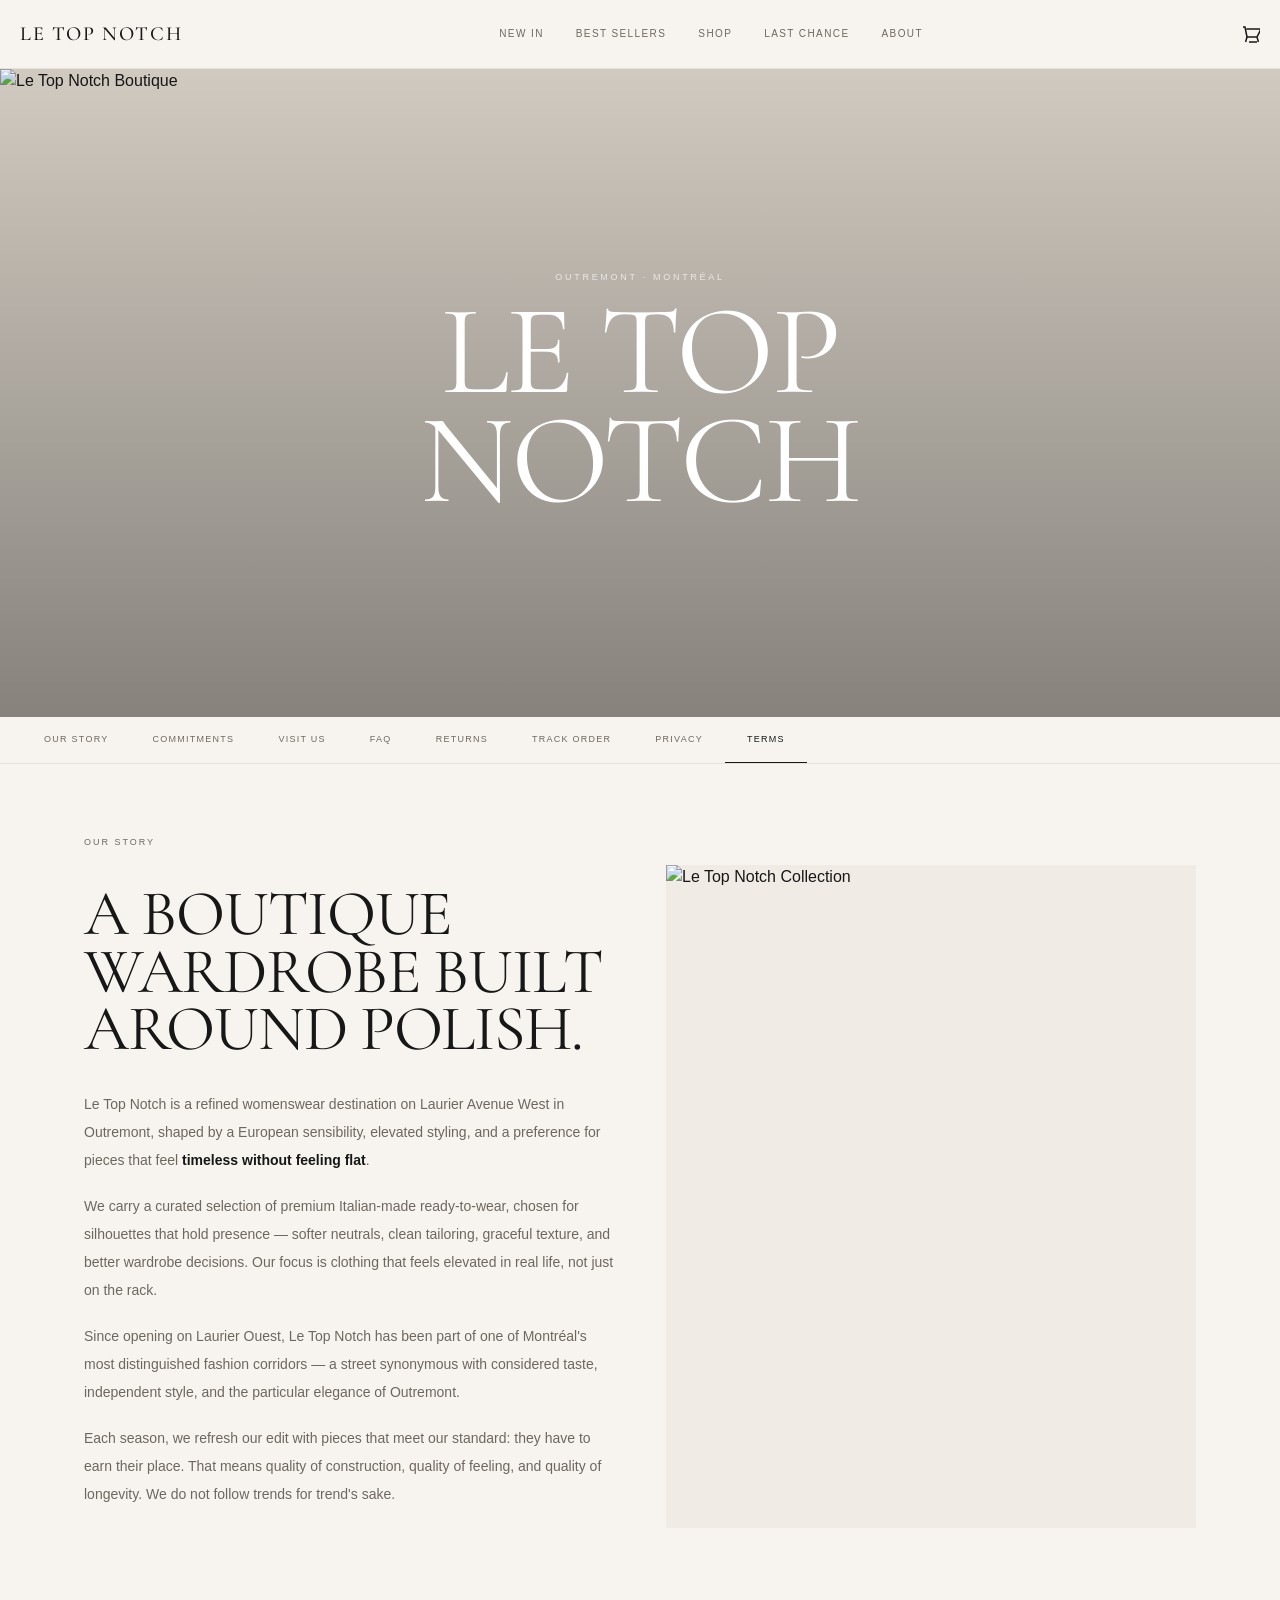
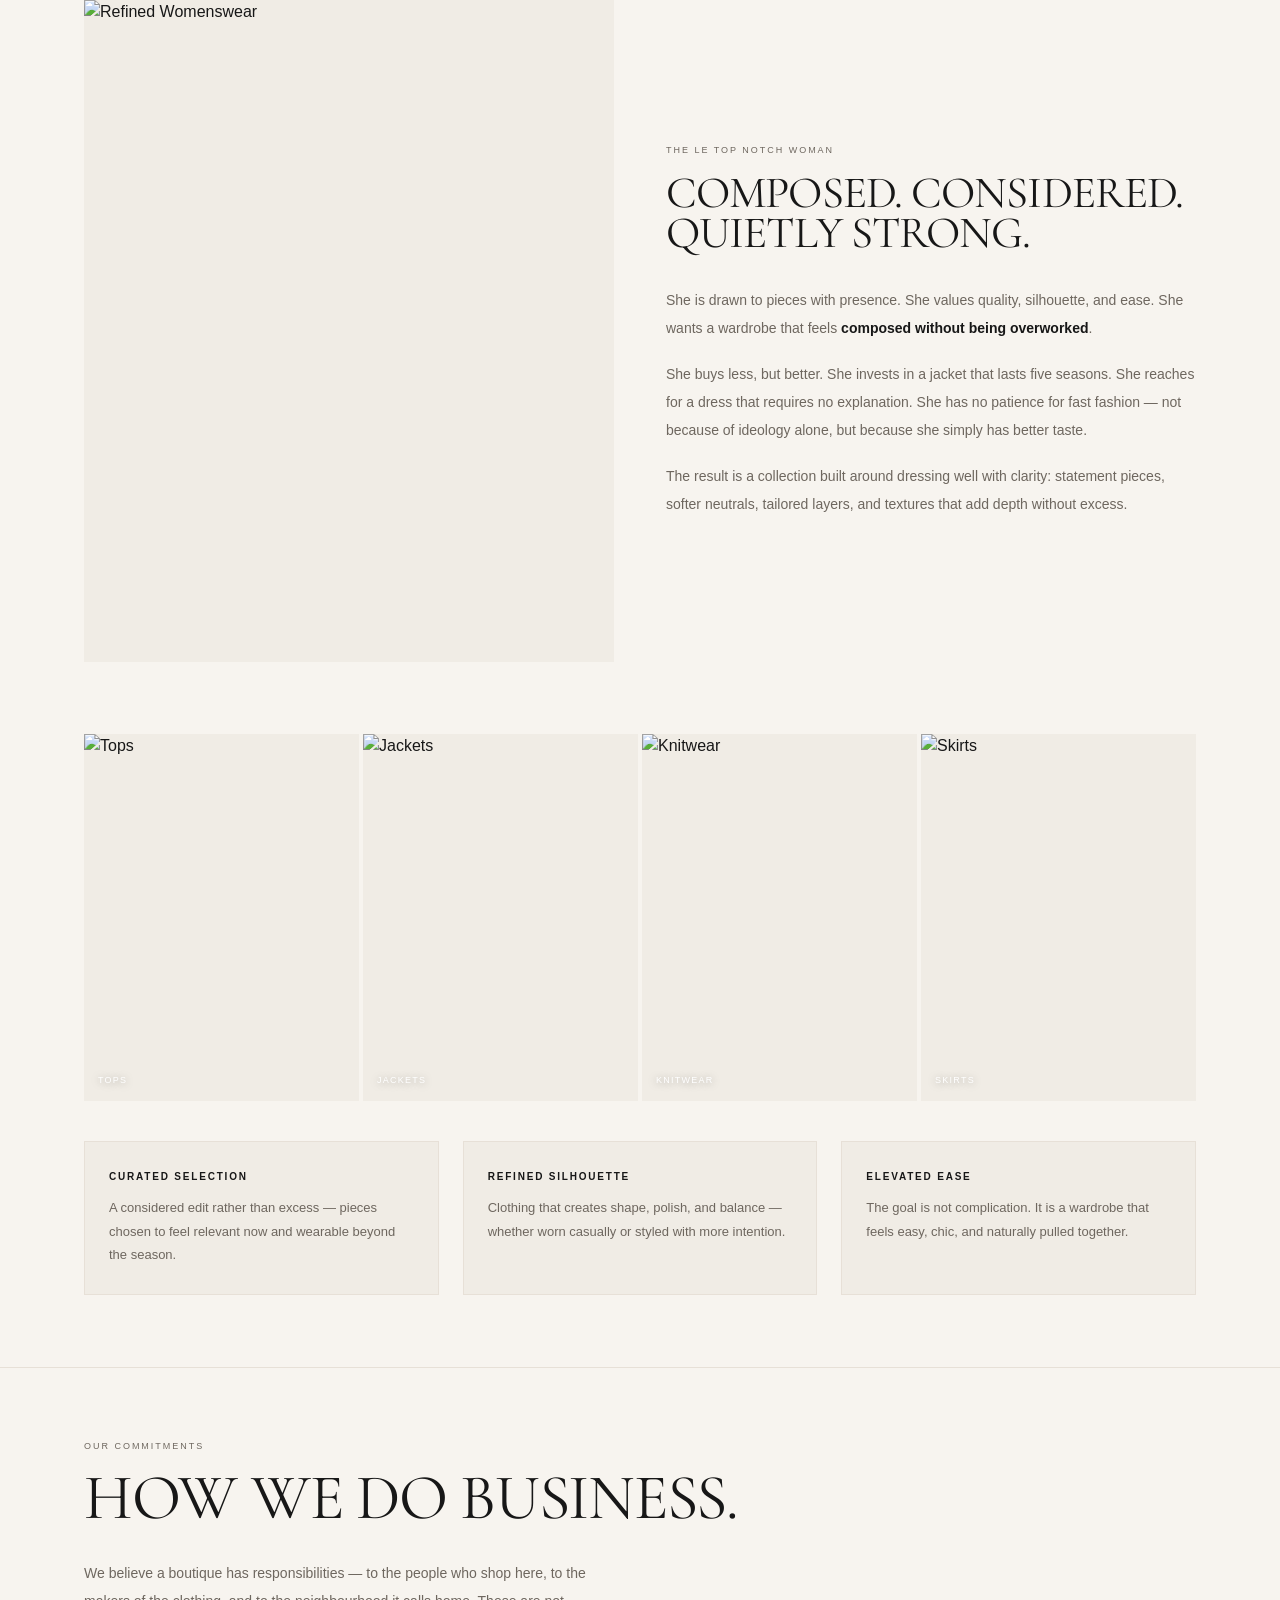
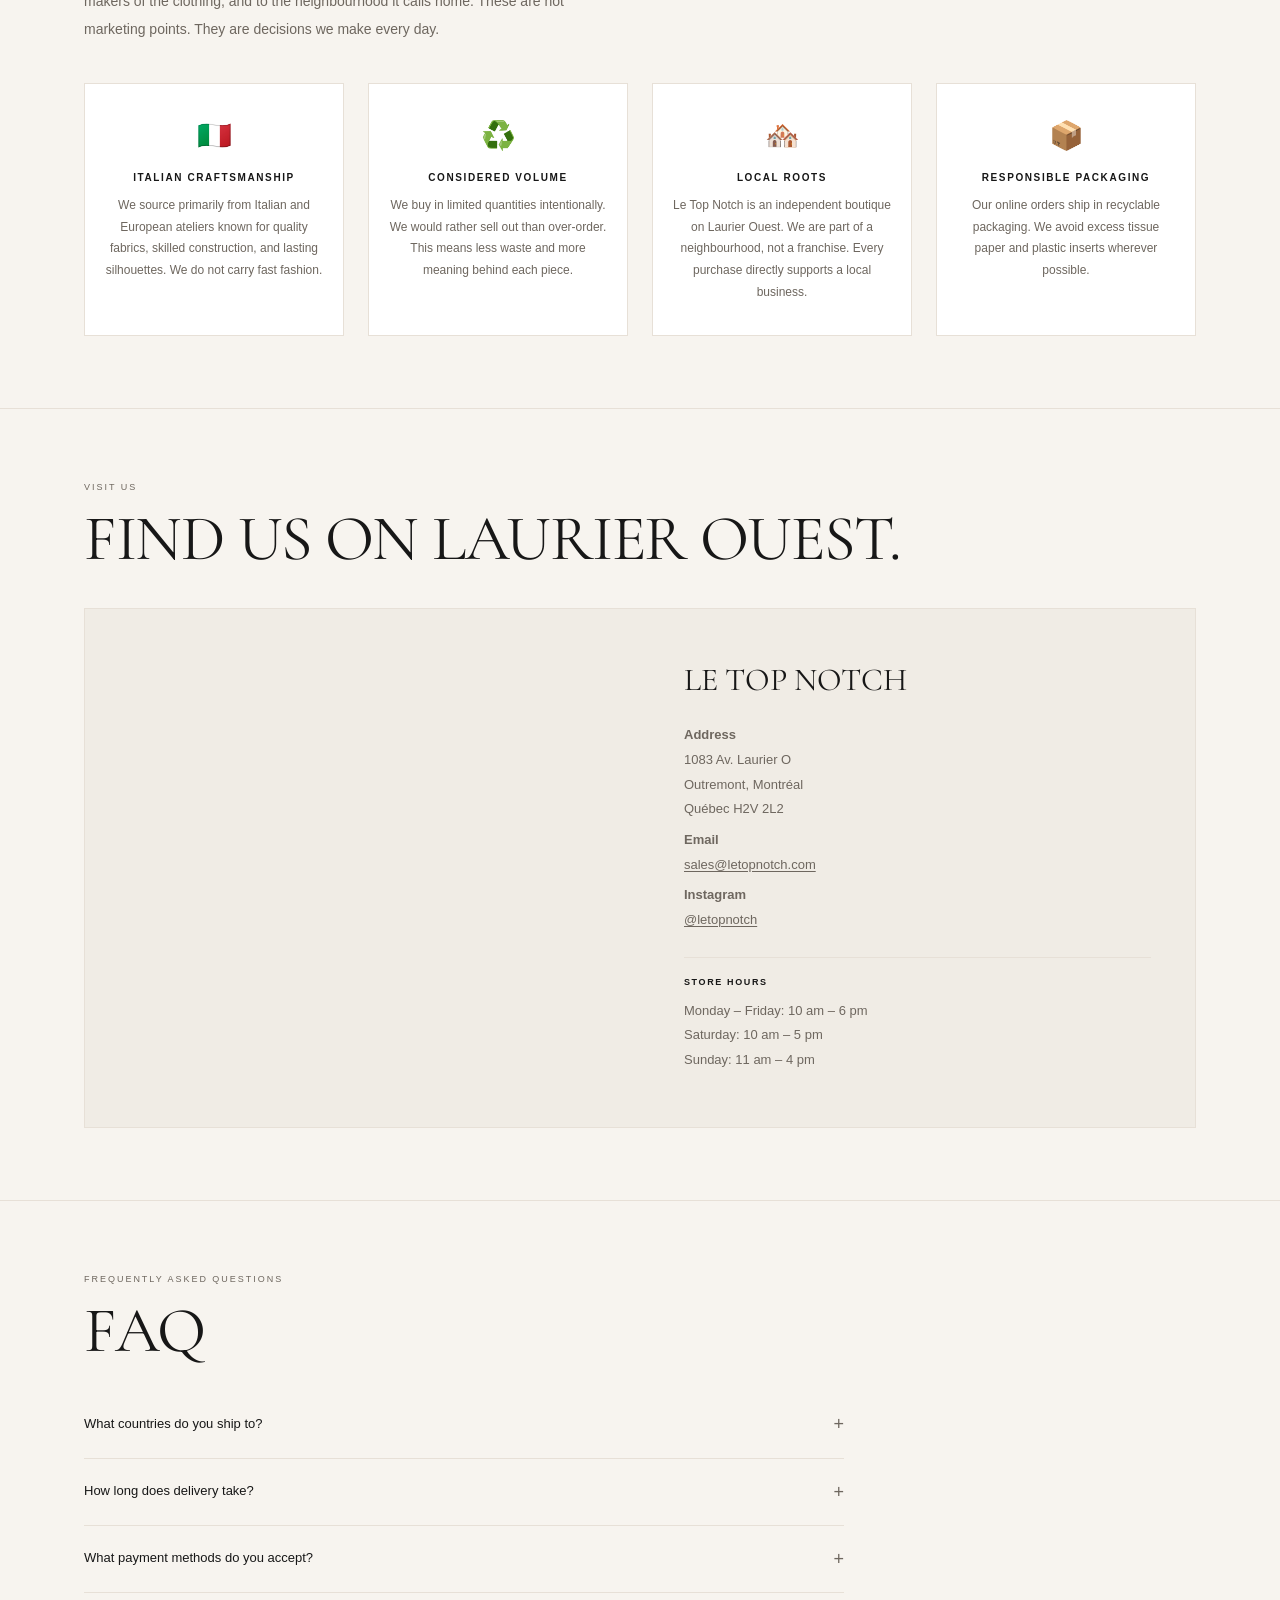
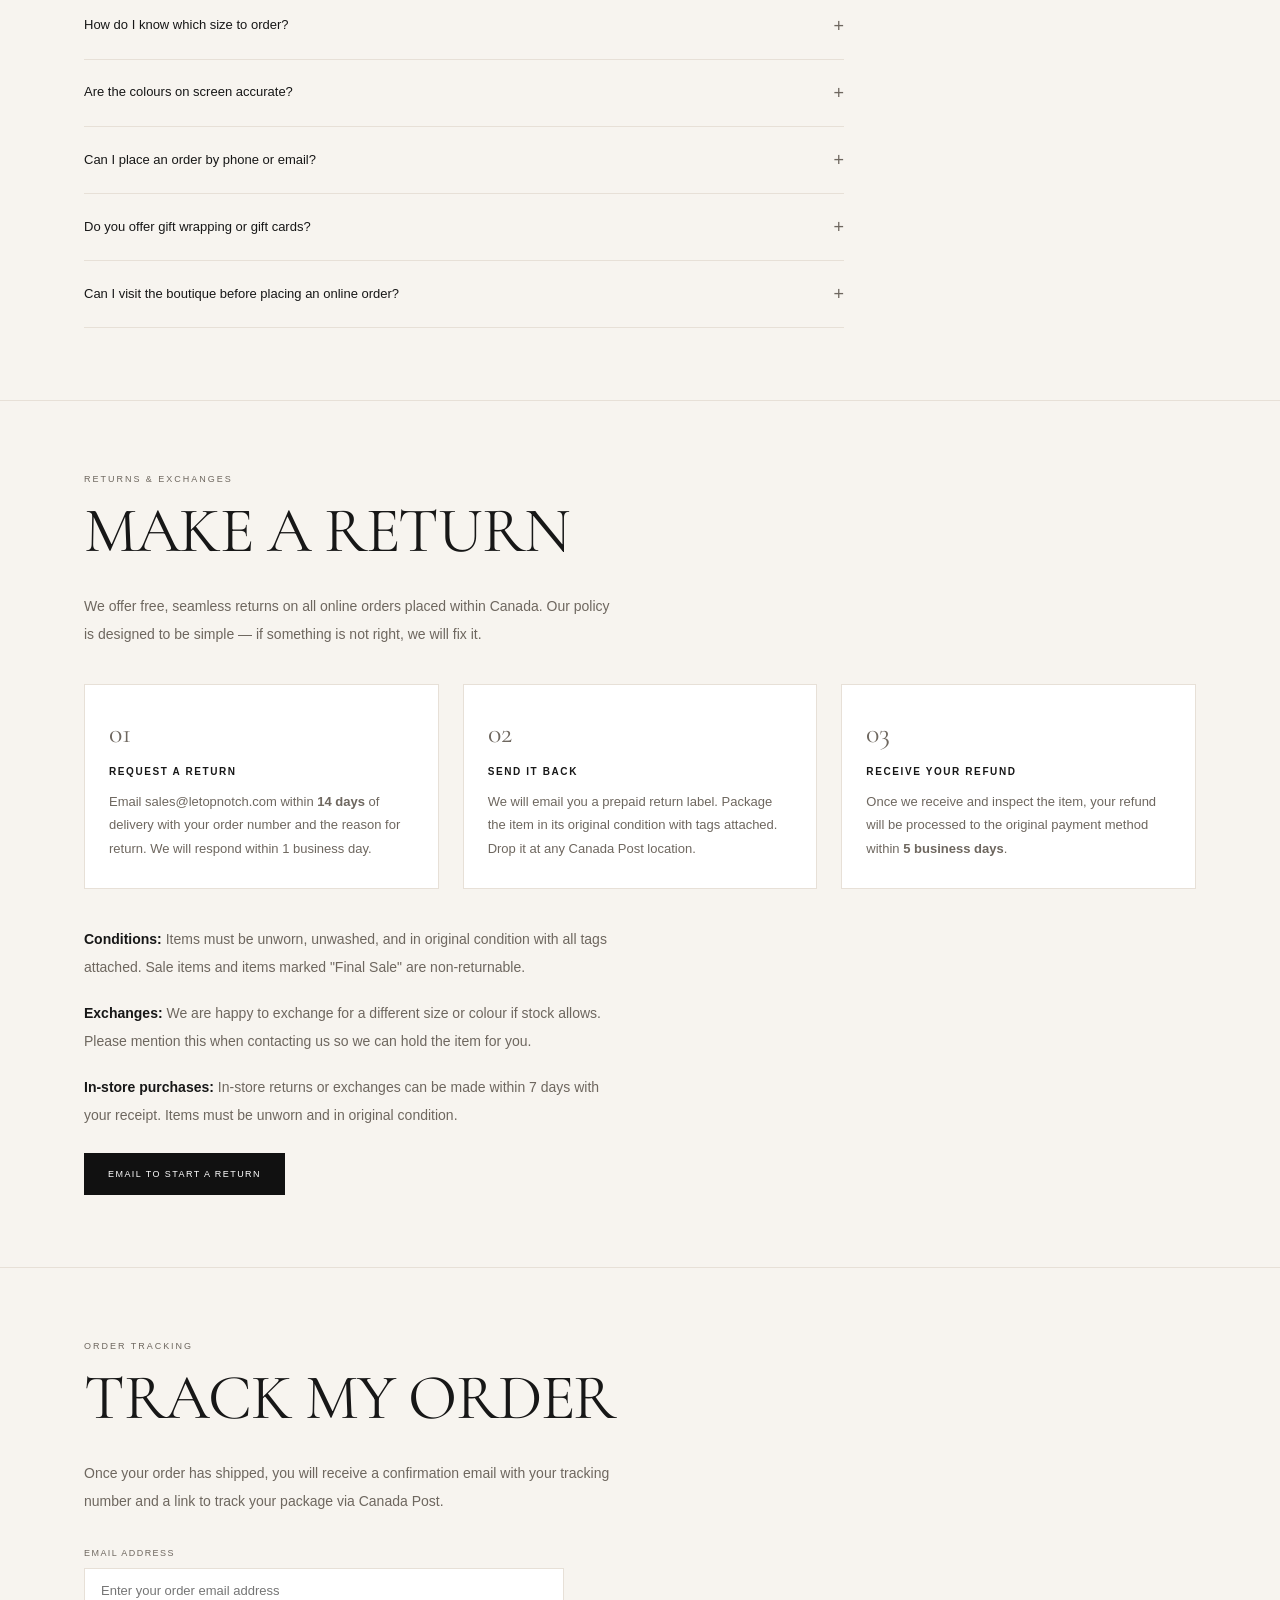
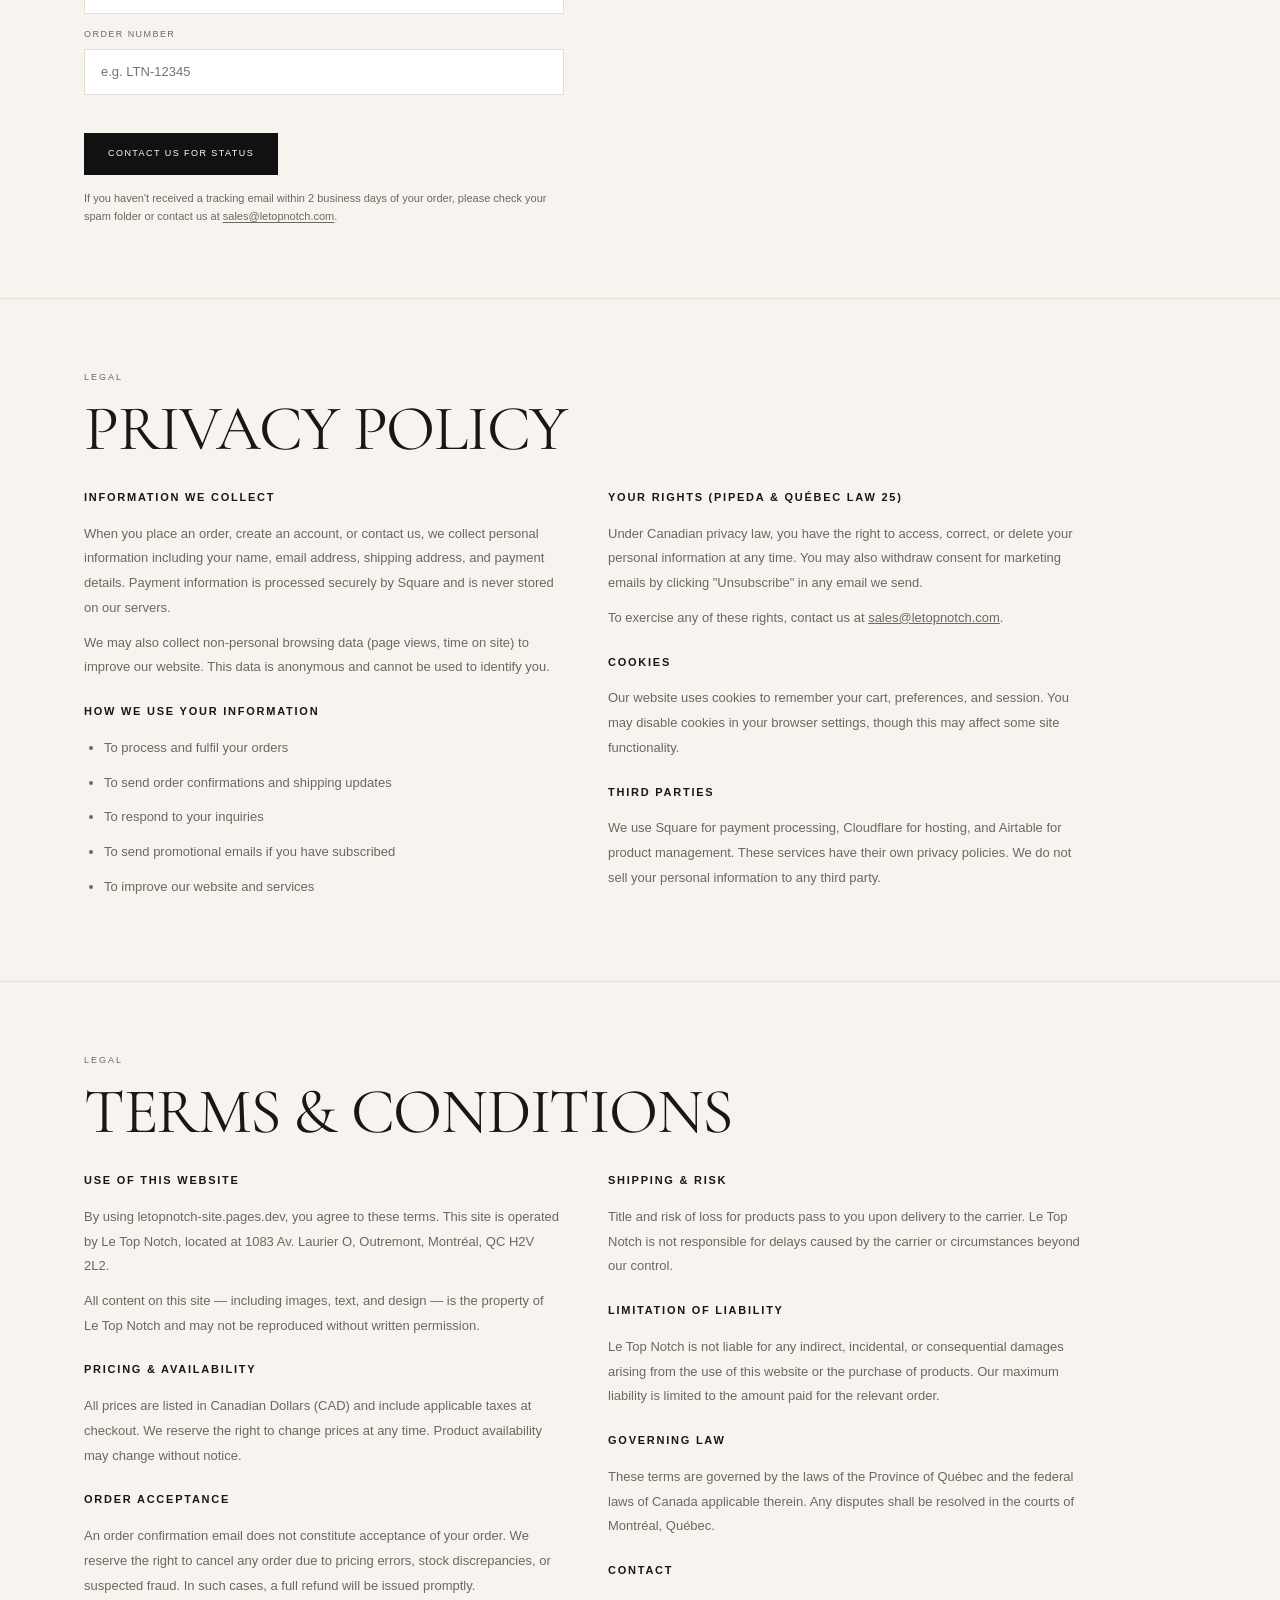
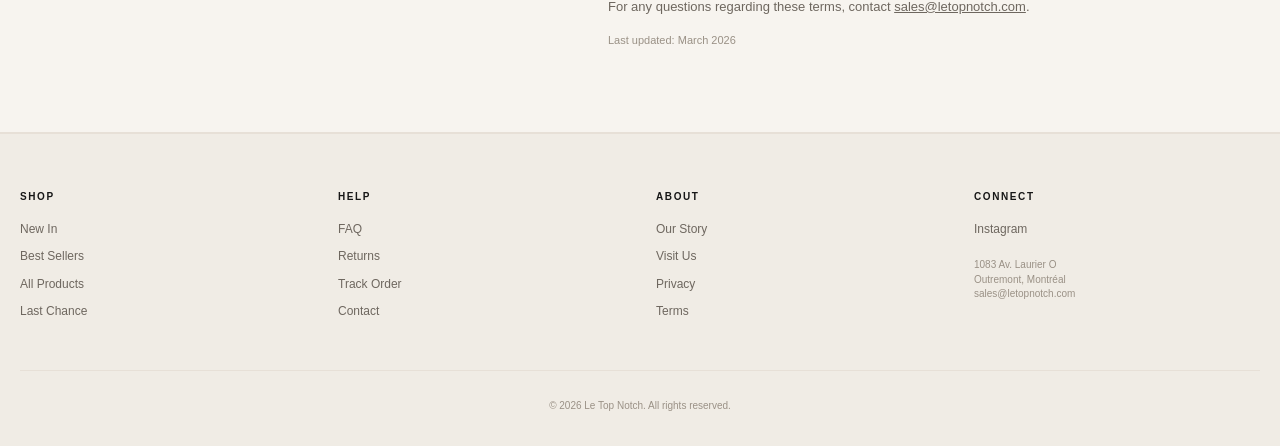
==== commit 398b543d: "Update about.html" ====
--- a/about.html
+++ b/about.html
@@ -31,7 +31,7 @@
     .section:last-child{border-bottom:none;}
     .section-inner{max-width:1200px;margin:0 auto;padding:0 44px;}
     .section-tag{font-size:9px;letter-spacing:.22em;text-transform:uppercase;color:var(--muted);margin-bottom:16px;}
-    .section-h2{font-family:"Cormorant Garamond",Georgia,serif;font-size:clamp(36px,5vw,72px);font-weight:400;letter-spacing:-.02em;text-transform:uppercase;margin-bottom:32px;}
+    .section-h2{font-family:"Cormorant Garamond",Georgia,serif;font-size:clamp(36px,5vw,72px);font-weight:400;line-height:.9;letter-spacing:-.02em;text-transform:uppercase;margin-bottom:32px;}
     .section-h2.small{font-size:clamp(28px,3.5vw,52px);}
     .prose{font-size:14px;color:var(--muted);line-height:2;max-width:68ch;}
     .prose p{margin-bottom:18px;}
@@ -275,7 +275,7 @@
       <div class="legal-block">
         <h3>Information We Collect</h3>
         <p>When you place an order, create an account, or contact us, we collect personal information including your name, email address, shipping address, and payment details. Payment information is processed securely by Square and is never stored on our servers.</p>
-        <p>We may also collect non-personal browsing data (page views, time on site) to improve our website. This data is anonymous and aggregated.</p>
+        <p>We may also collect non-personal browsing data (page views, time on site) to improve our website. This data is anonymous and cannot be used to identify you.</p>
         <h3 style="margin-top:24px;">How We Use Your Information</h3>
         <ul><li>To process and fulfil your orders</li><li>To send order confirmations and shipping updates</li><li>To respond to your inquiries</li><li>To send promotional emails if you have subscribed</li><li>To improve our website and services</li></ul>
       </div>
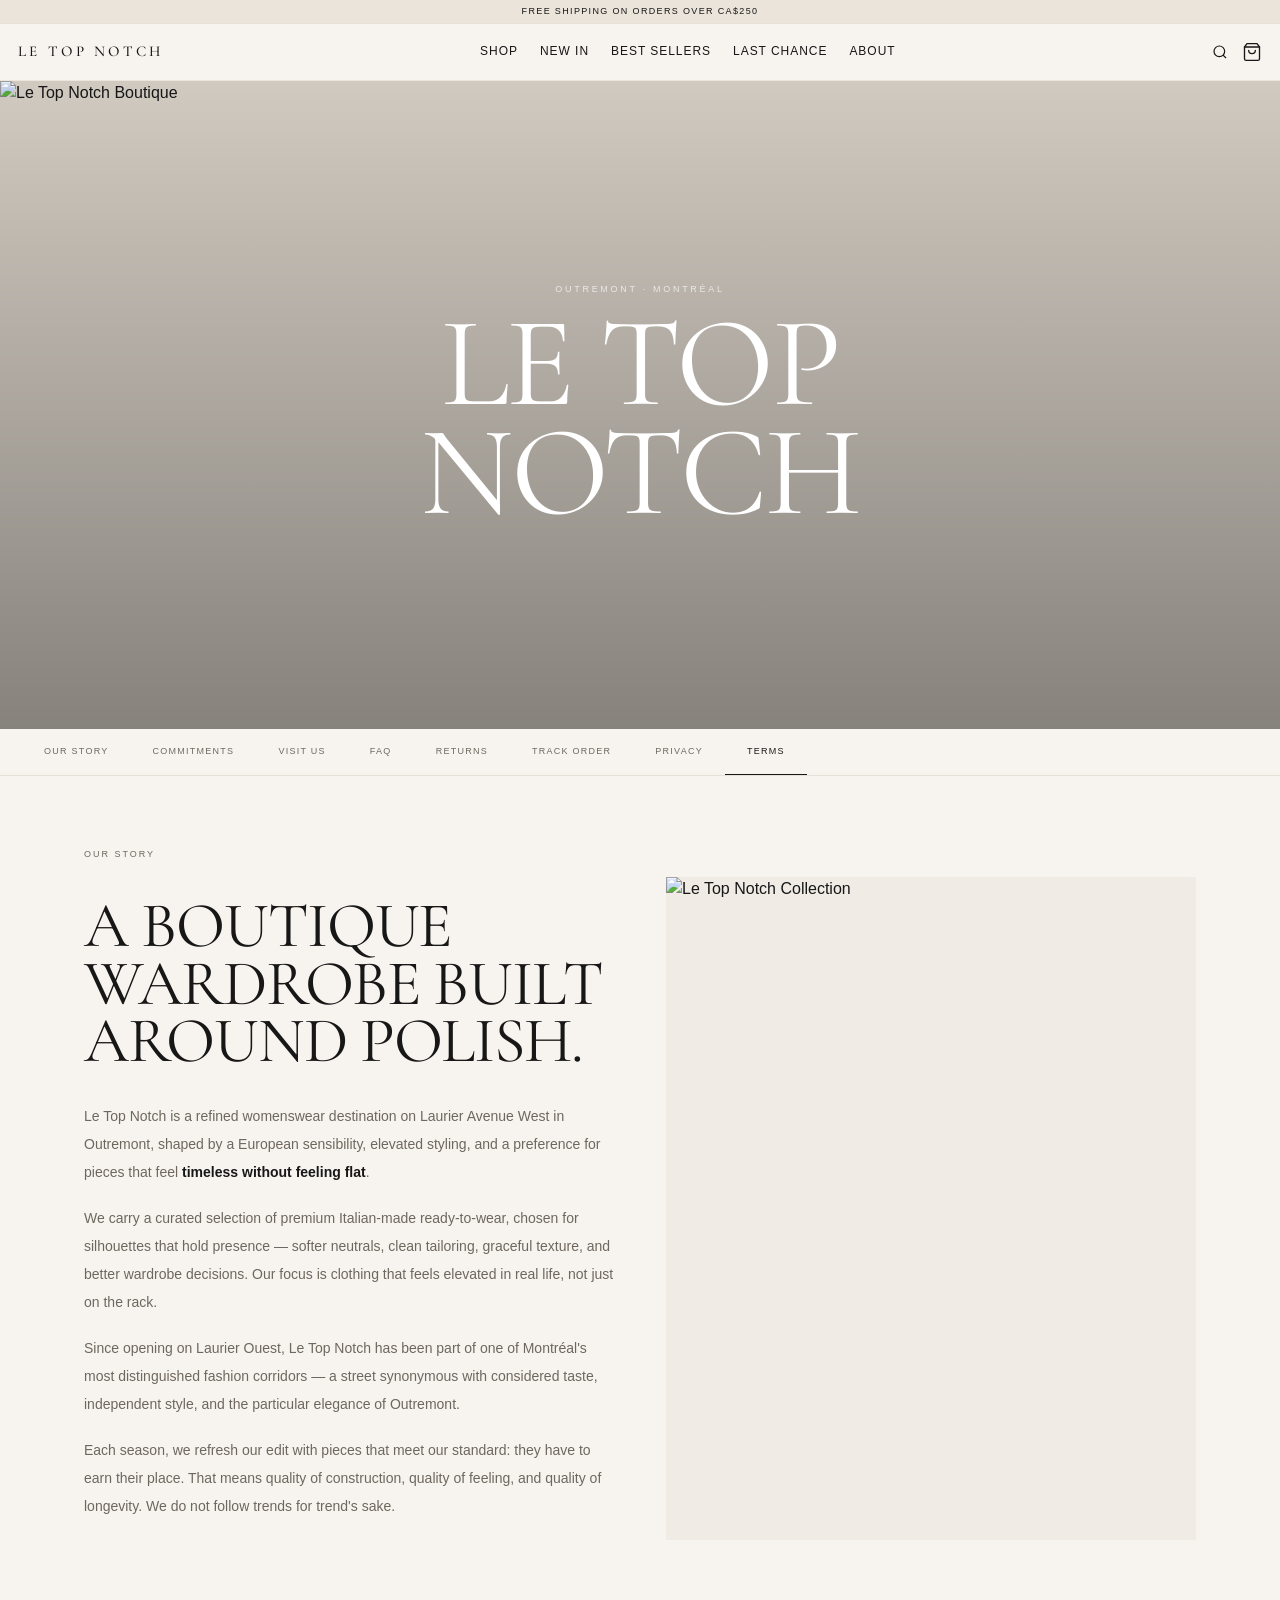
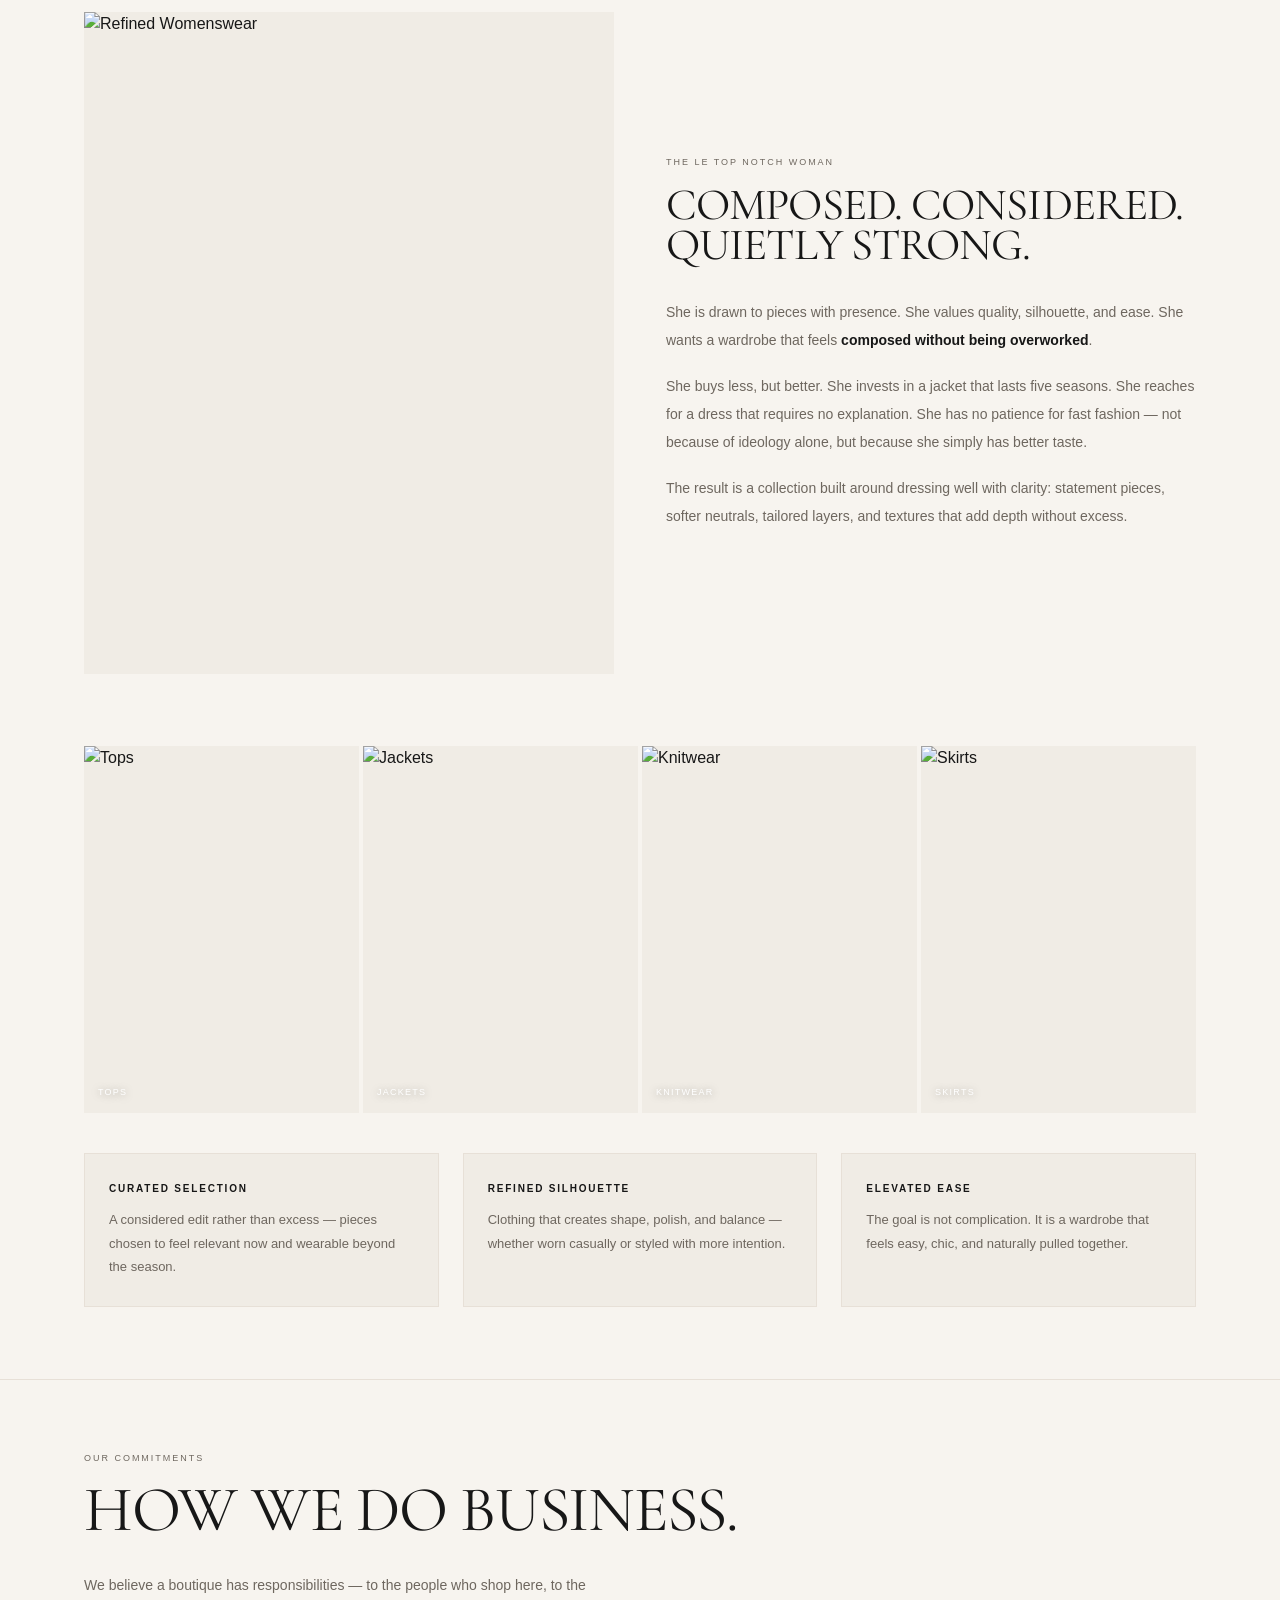
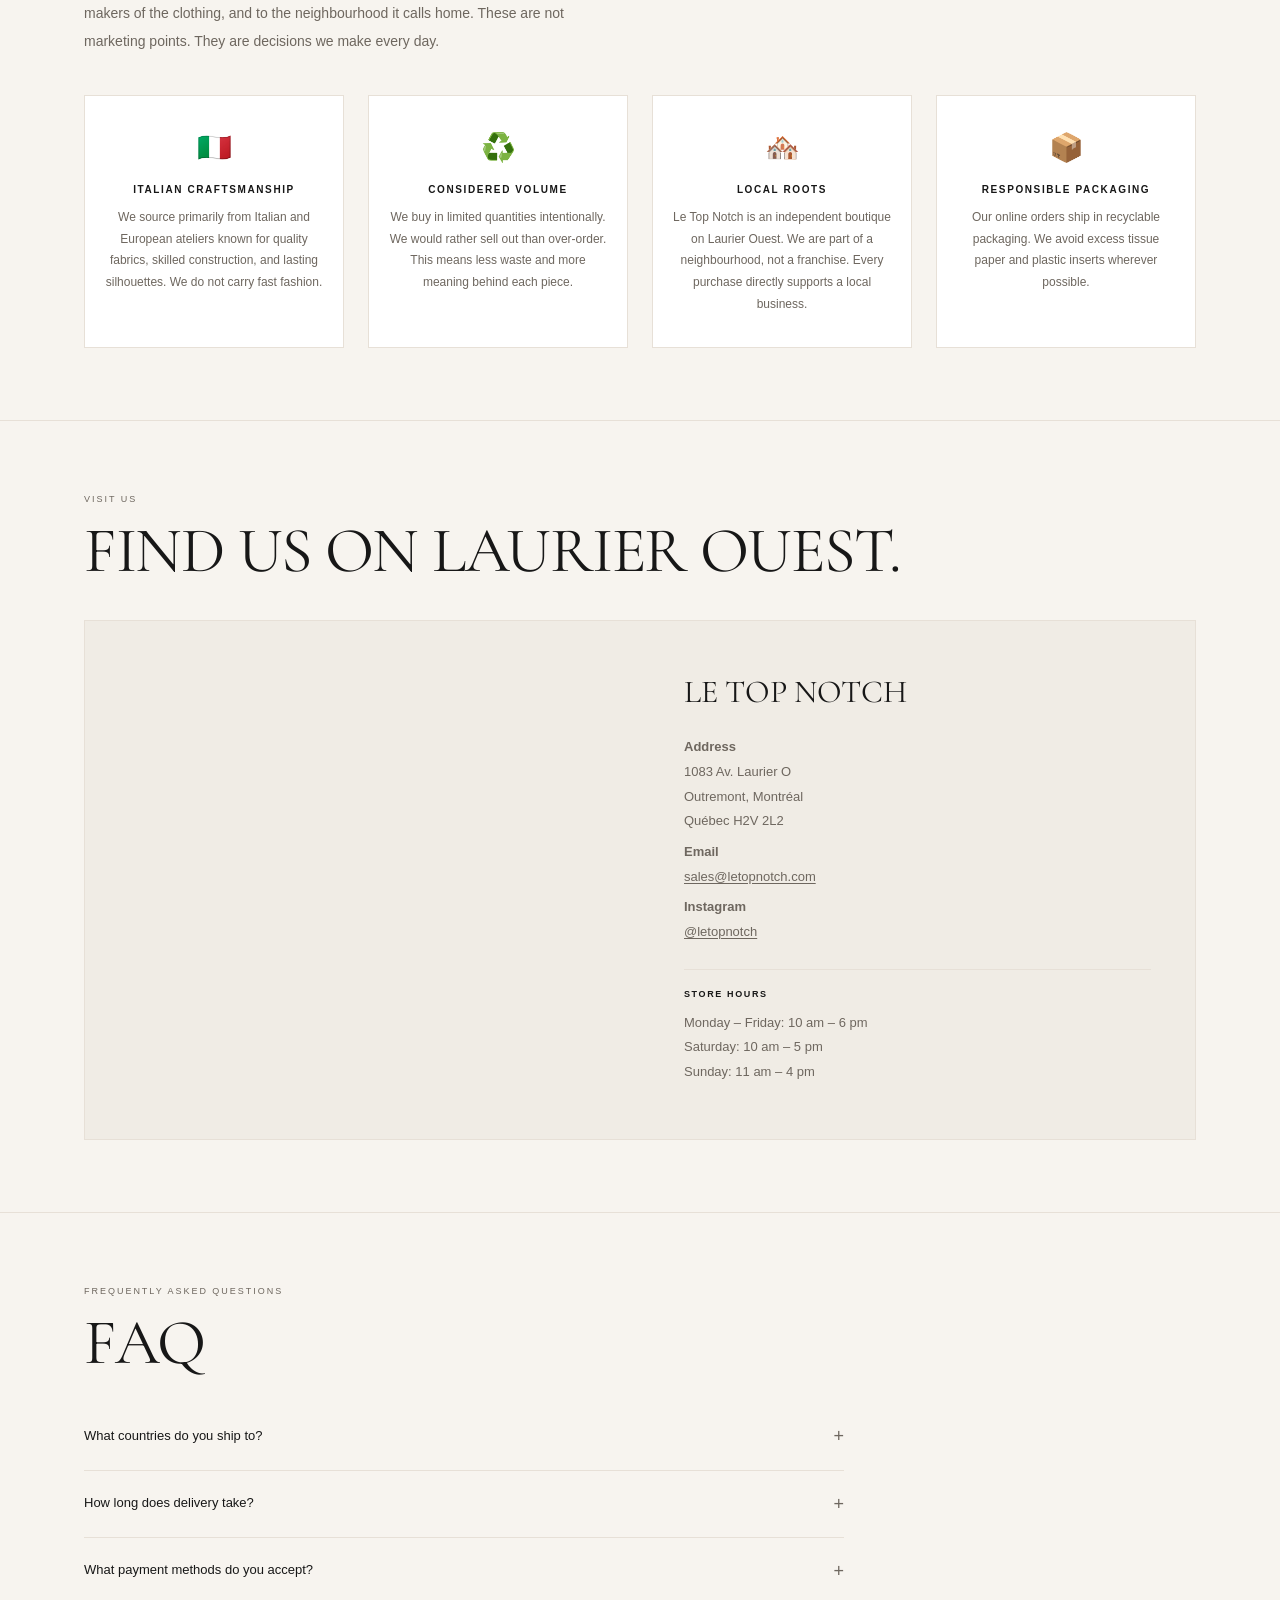
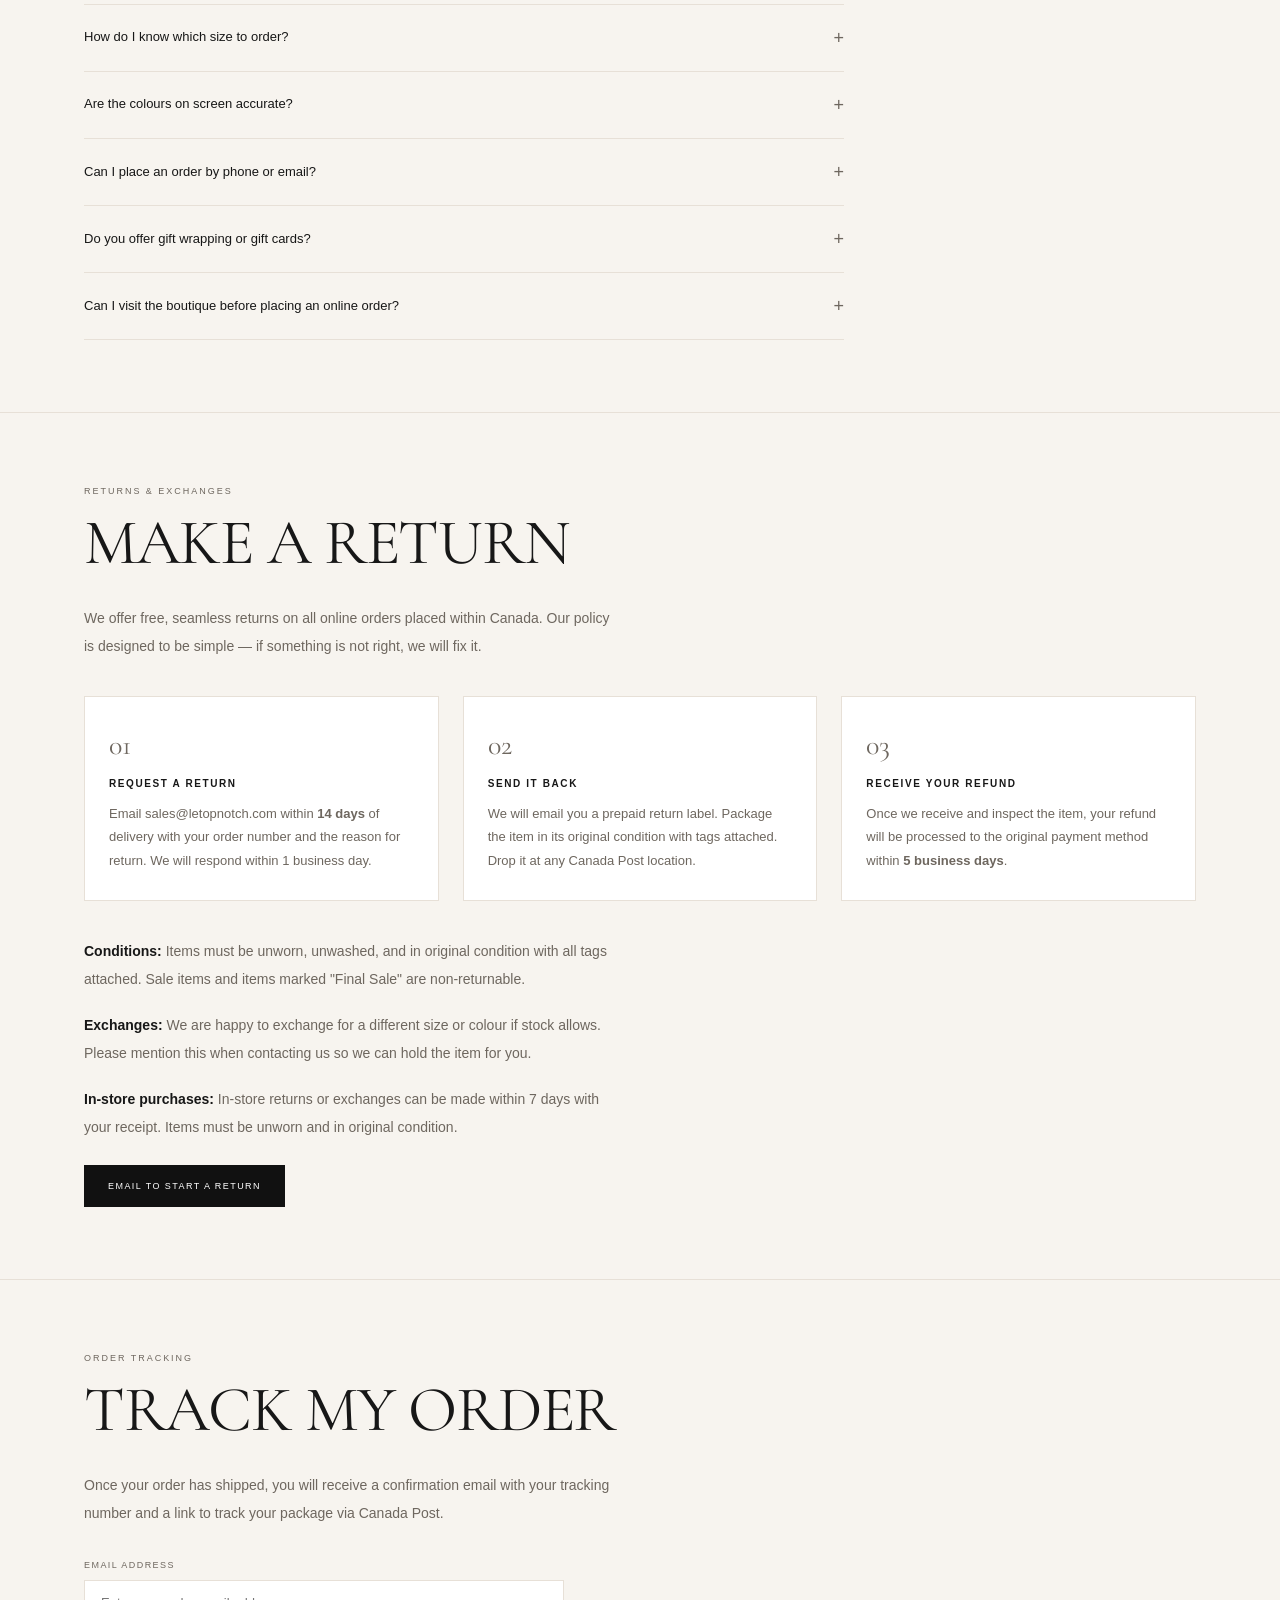
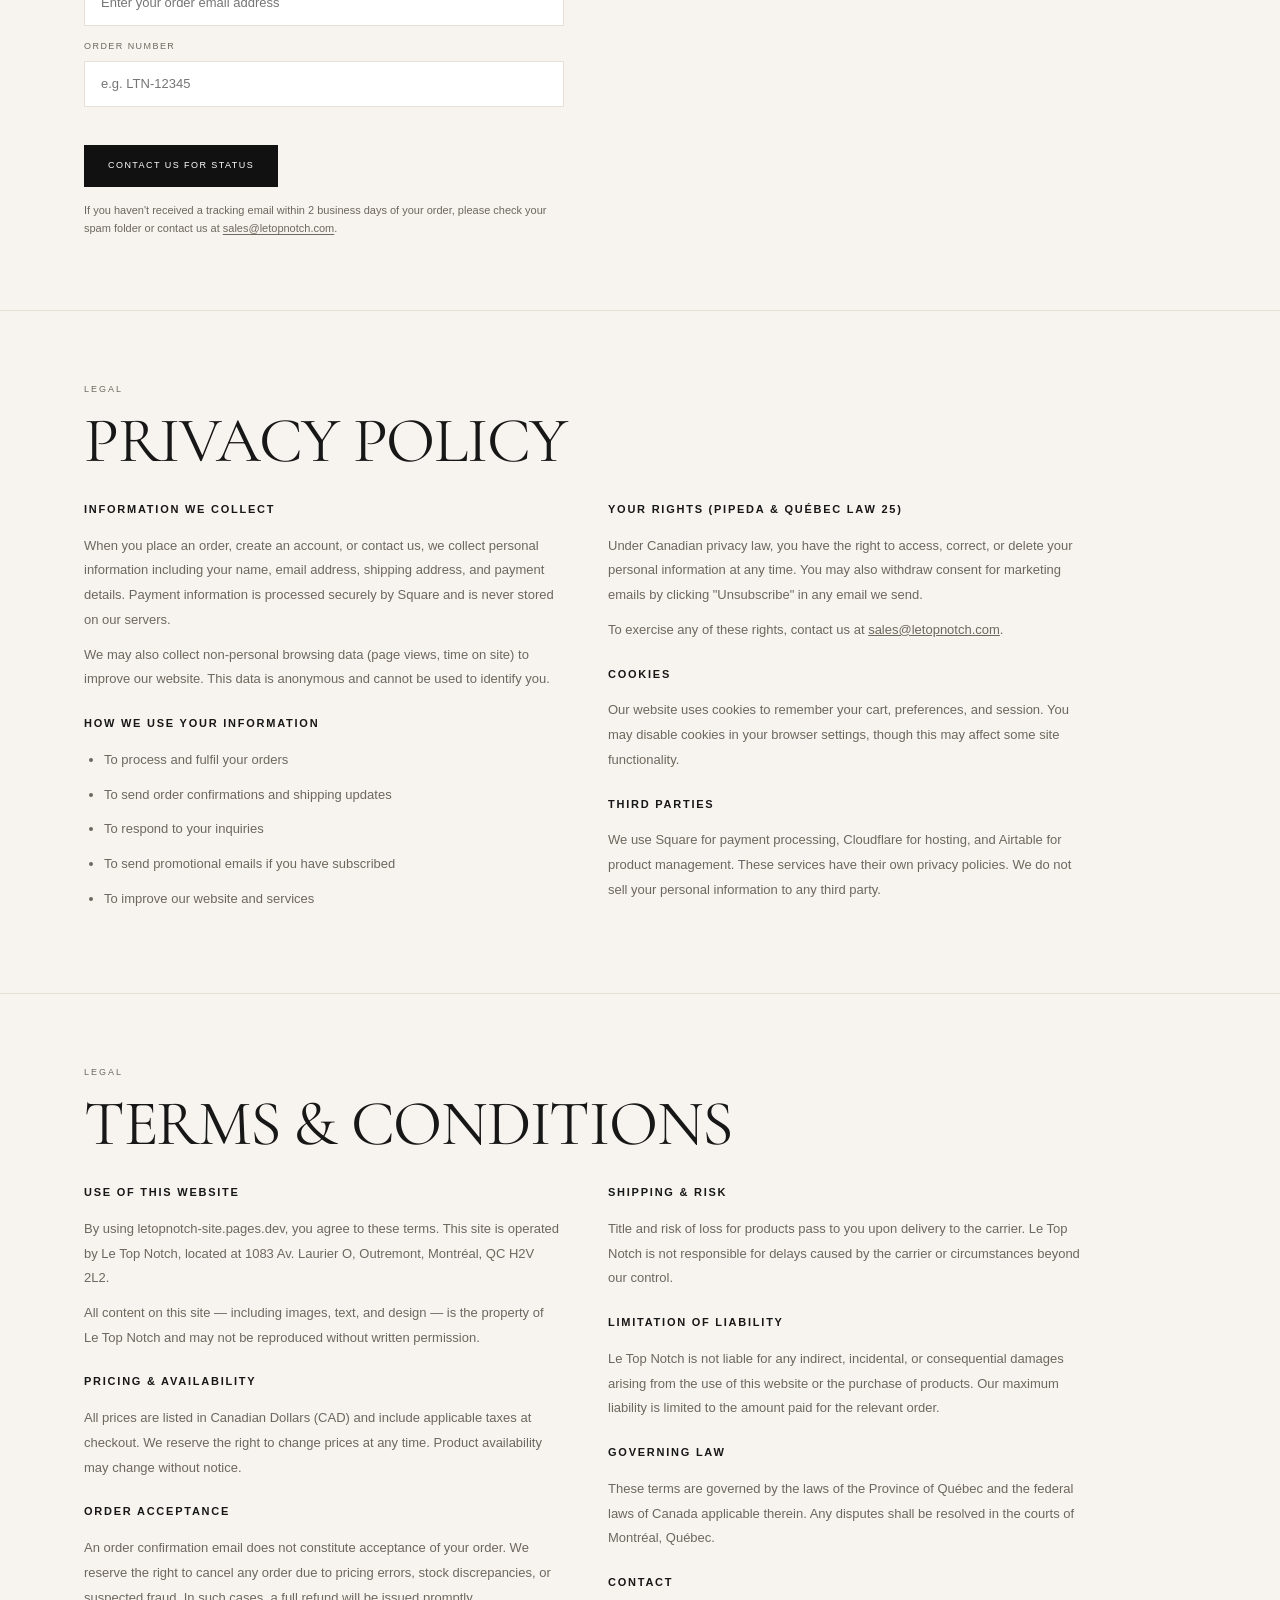
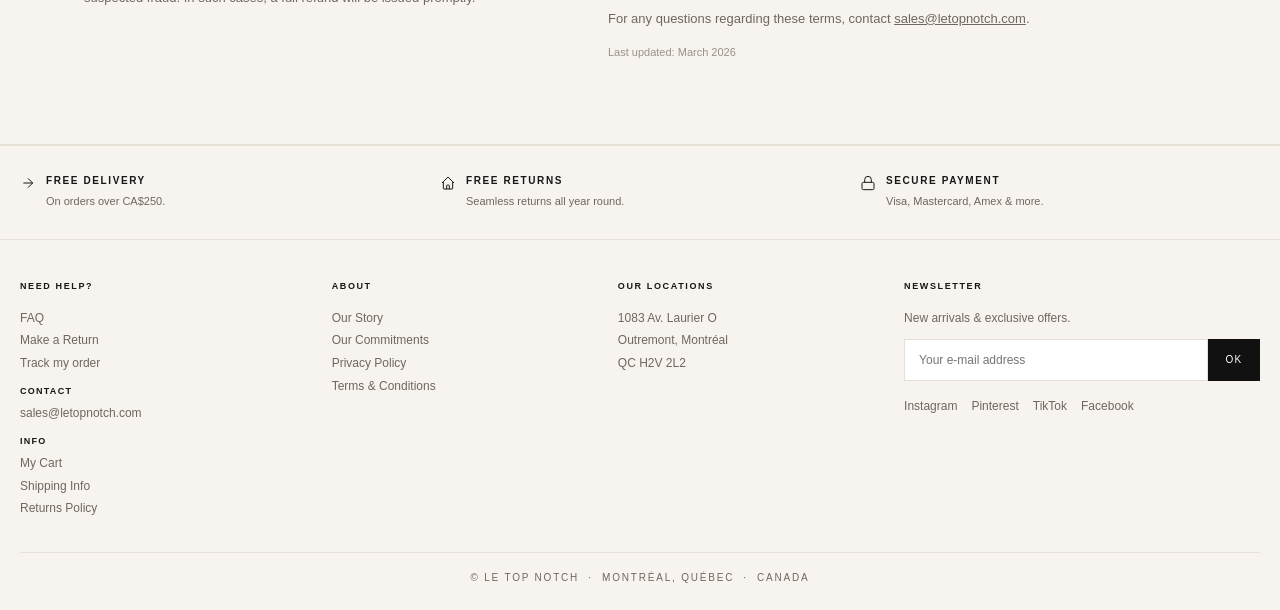
==== commit 4a38a673: "Update about.html" ====
--- a/about.html
+++ b/about.html
@@ -1,10 +1,15 @@
 <!DOCTYPE html>
 <html lang="en">
 <head>
+ <head>
   <meta charset="UTF-8" />
   <meta name="viewport" content="width=device-width, initial-scale=1.0" />
   <title>Le Top Notch — About</title>
-  <meta name="description" content="About Le Top Notch — a luxury womenswear boutique in Outremont, Montréal." />
+  <meta name="description" content="About Le Top Notch..." />
+  
+  <!-- ✅ CLARITY FIRST - Must load before other scripts -->
+  <script src="/clarity.js"></script>
+  
   <script src="/global.js"></script>
   <link rel="preconnect" href="https://fonts.googleapis.com">
   <link rel="preconnect" href="https://fonts.gstatic.com" crossorigin>
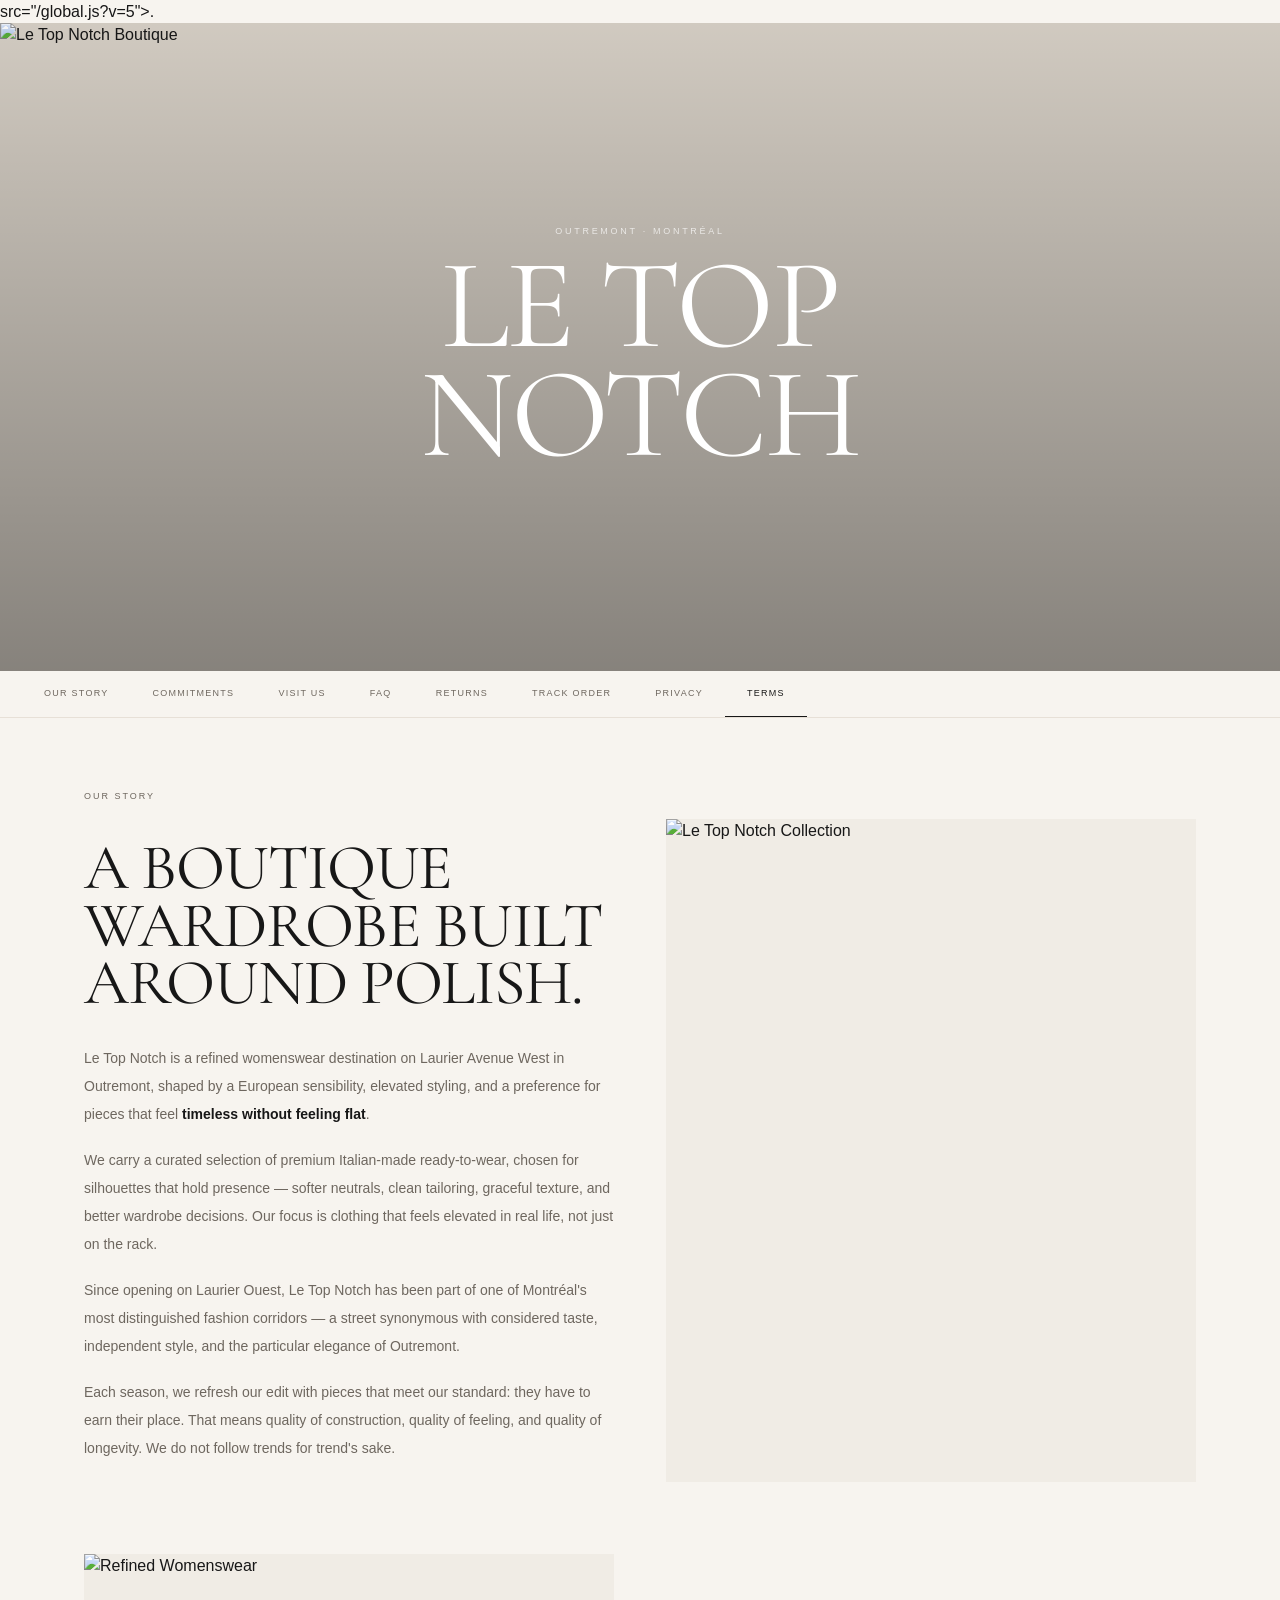
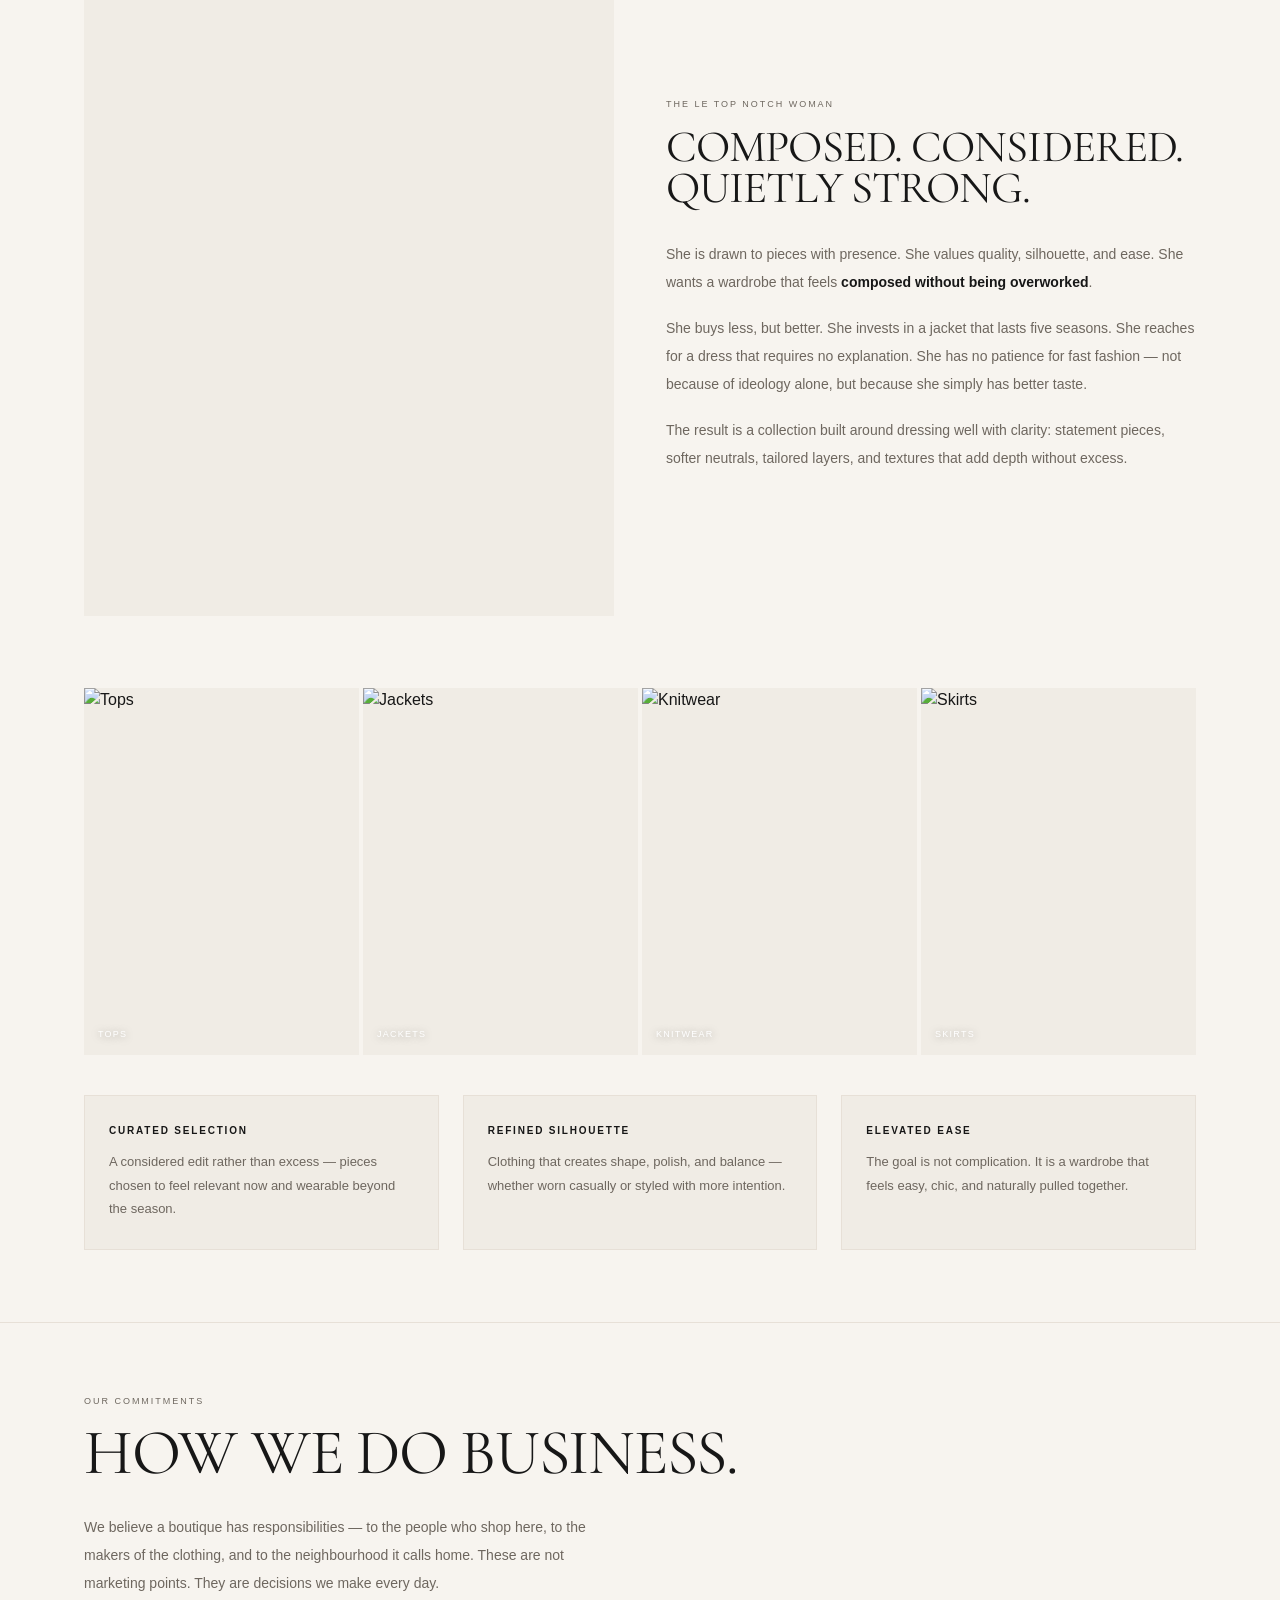
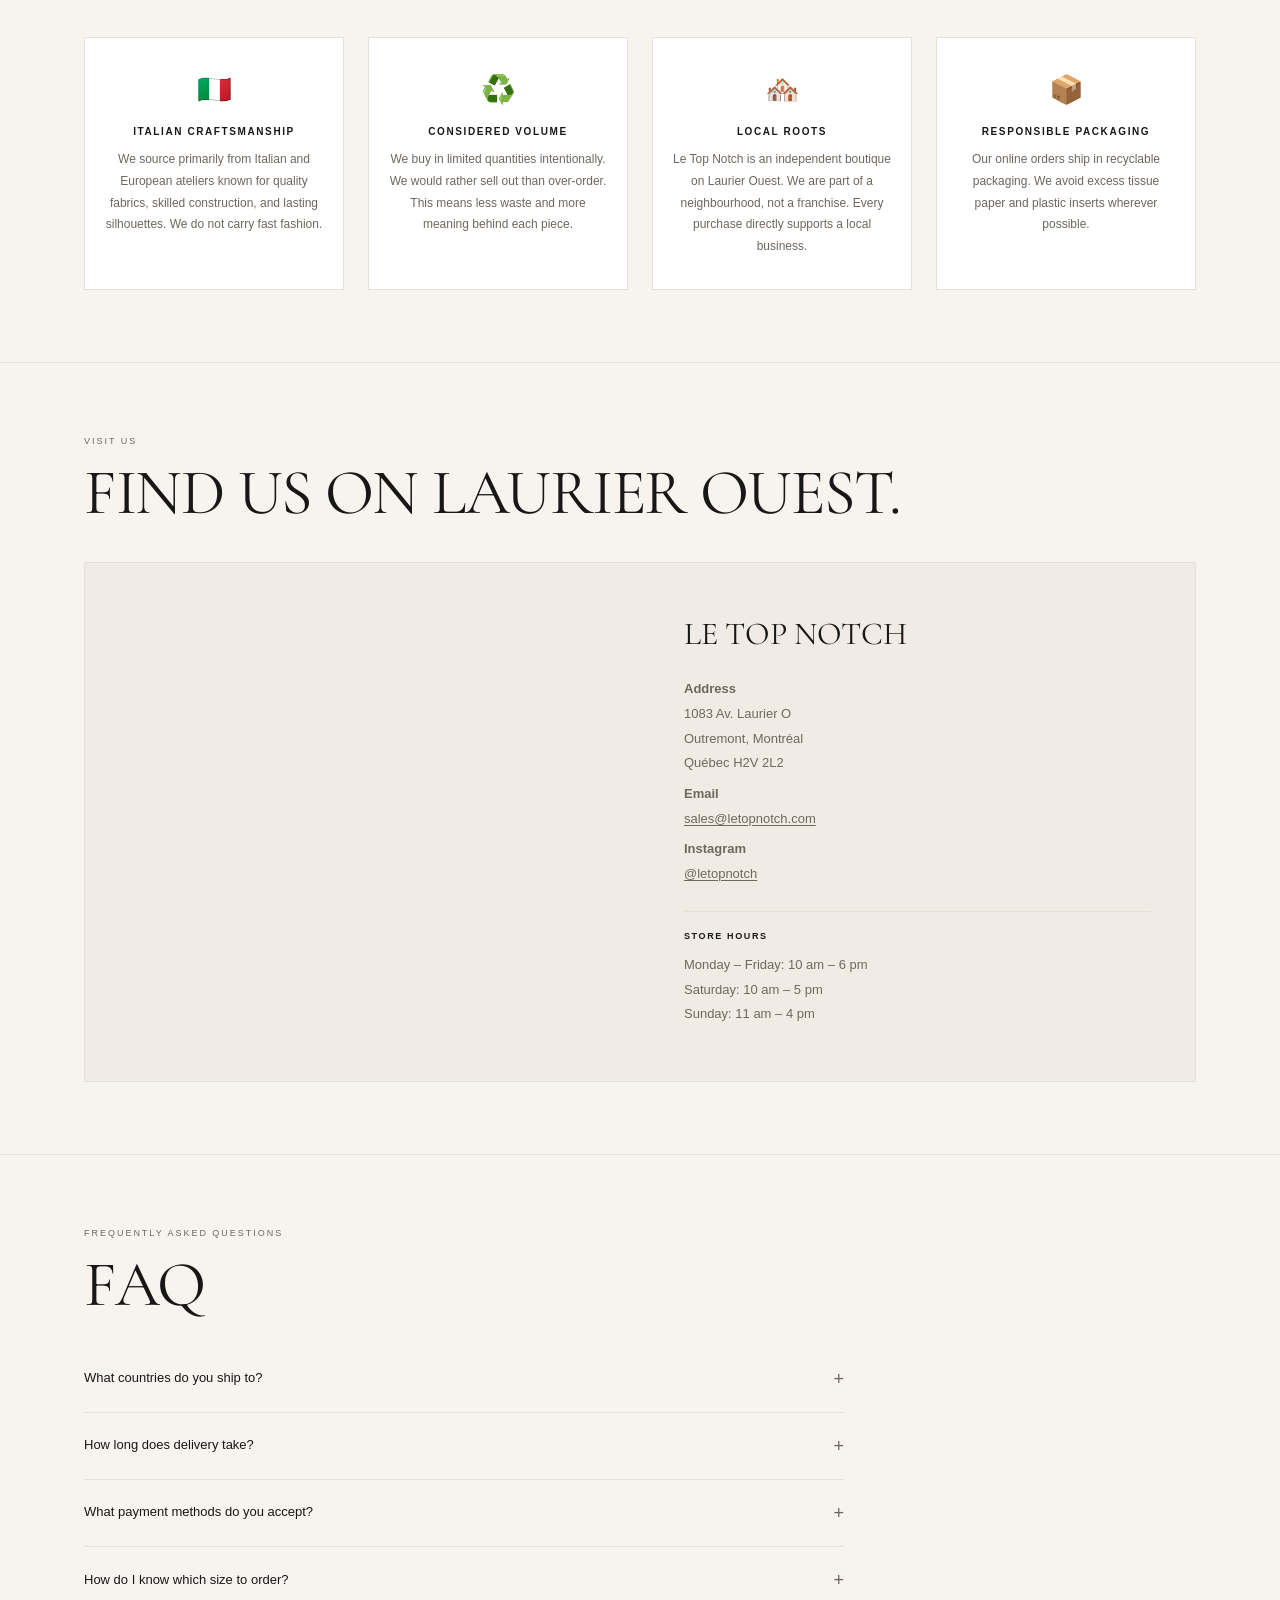
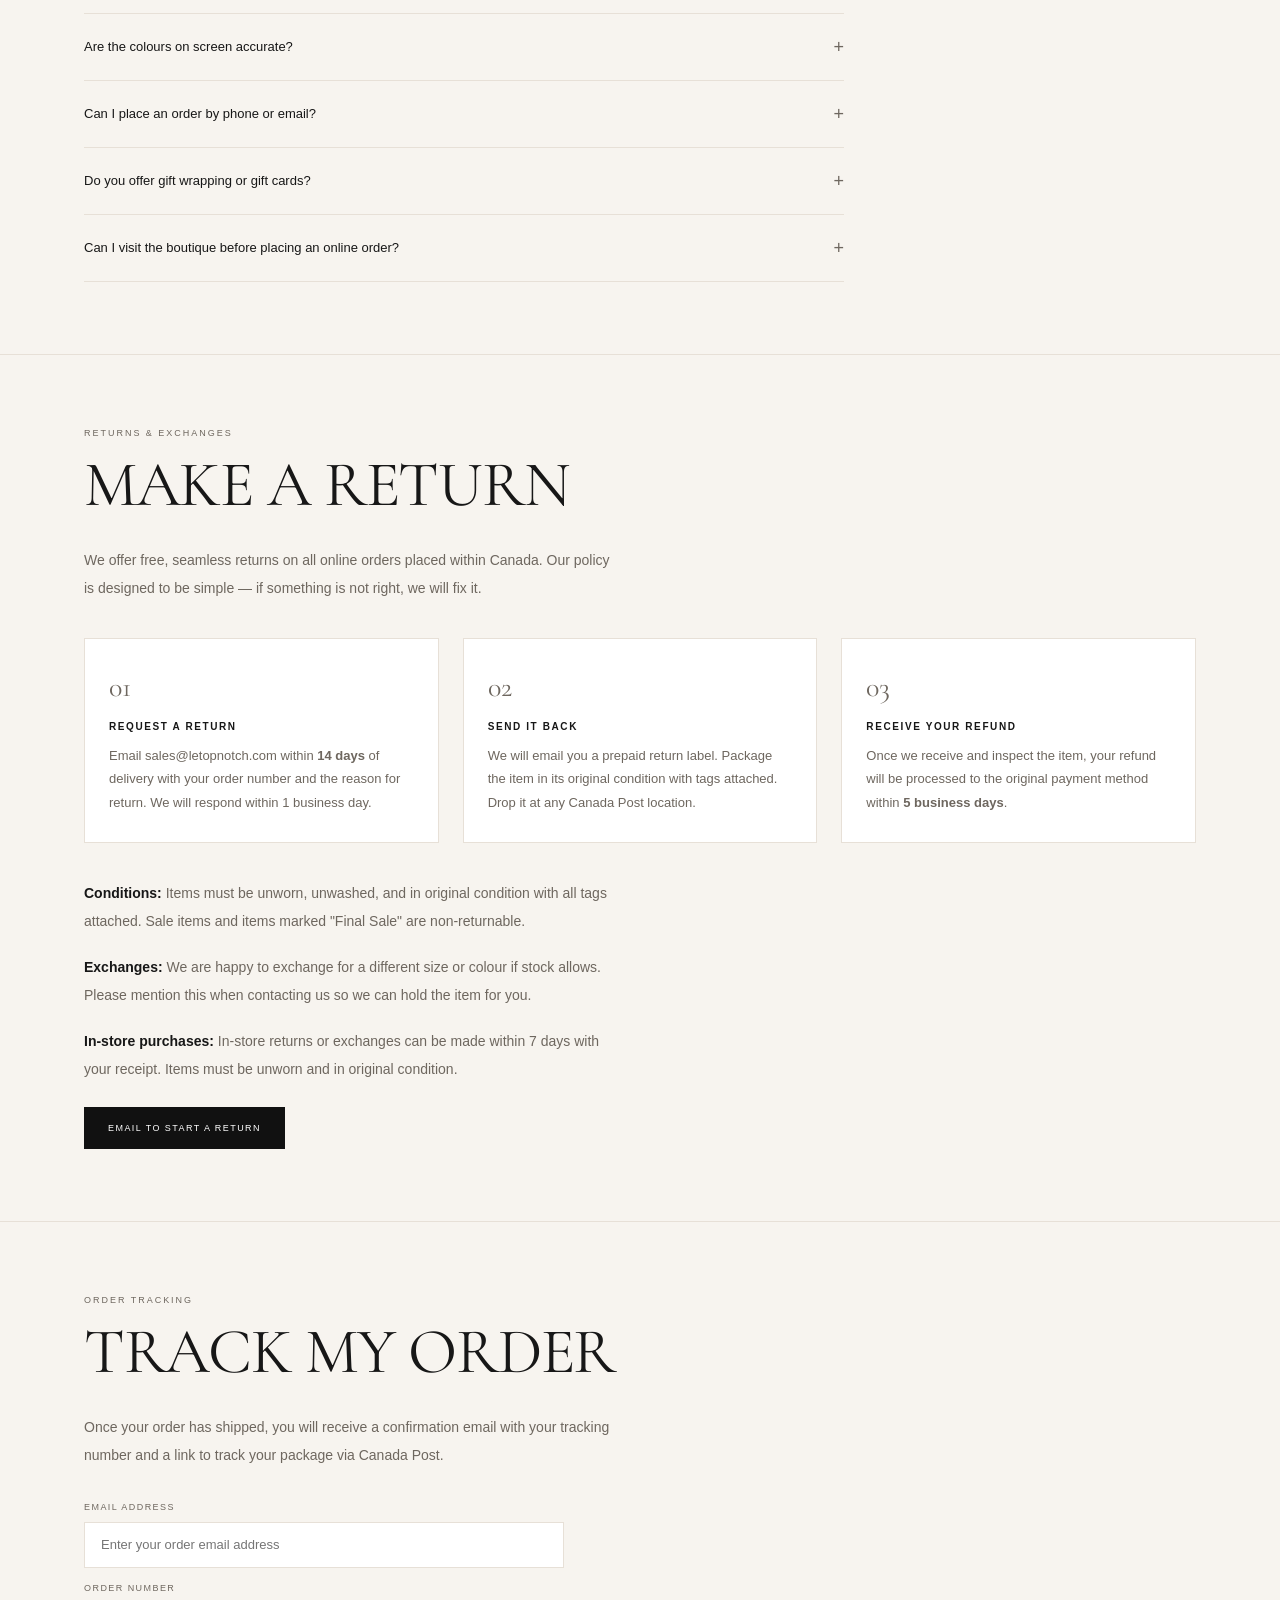
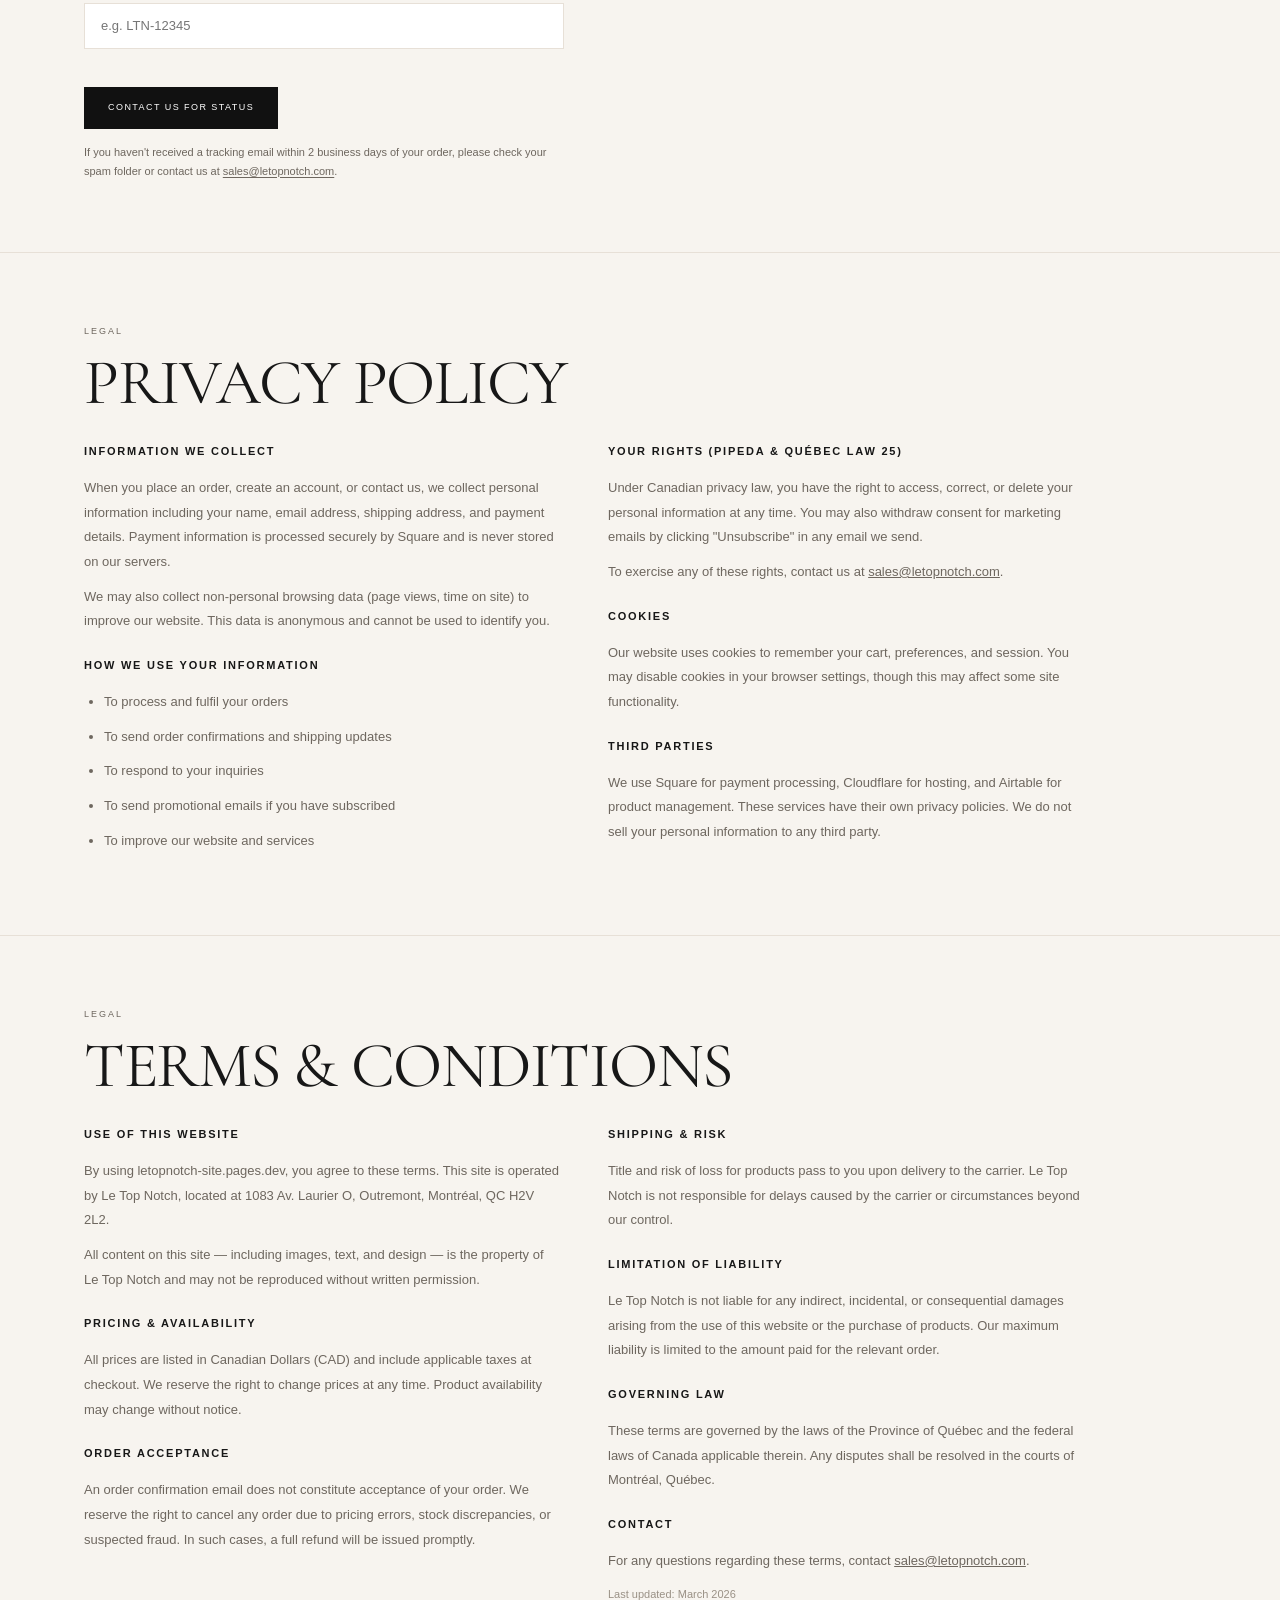
==== commit f8838e03: "Update about.html" ====
--- a/about.html
+++ b/about.html
@@ -10,7 +10,7 @@
   <!-- ✅ CLARITY FIRST - Must load before other scripts -->
   <script src="/clarity.js"></script>
   
-  <script src="/global.js"></script>
+src="/global.js?v=5"></script>.
   <link rel="preconnect" href="https://fonts.googleapis.com">
   <link rel="preconnect" href="https://fonts.gstatic.com" crossorigin>
   <link href="https://fonts.googleapis.com/css2?family=Cormorant+Garamond:ital,wght@0,400;0,500;0,600;1,400;1,500&display=swap" rel="stylesheet">
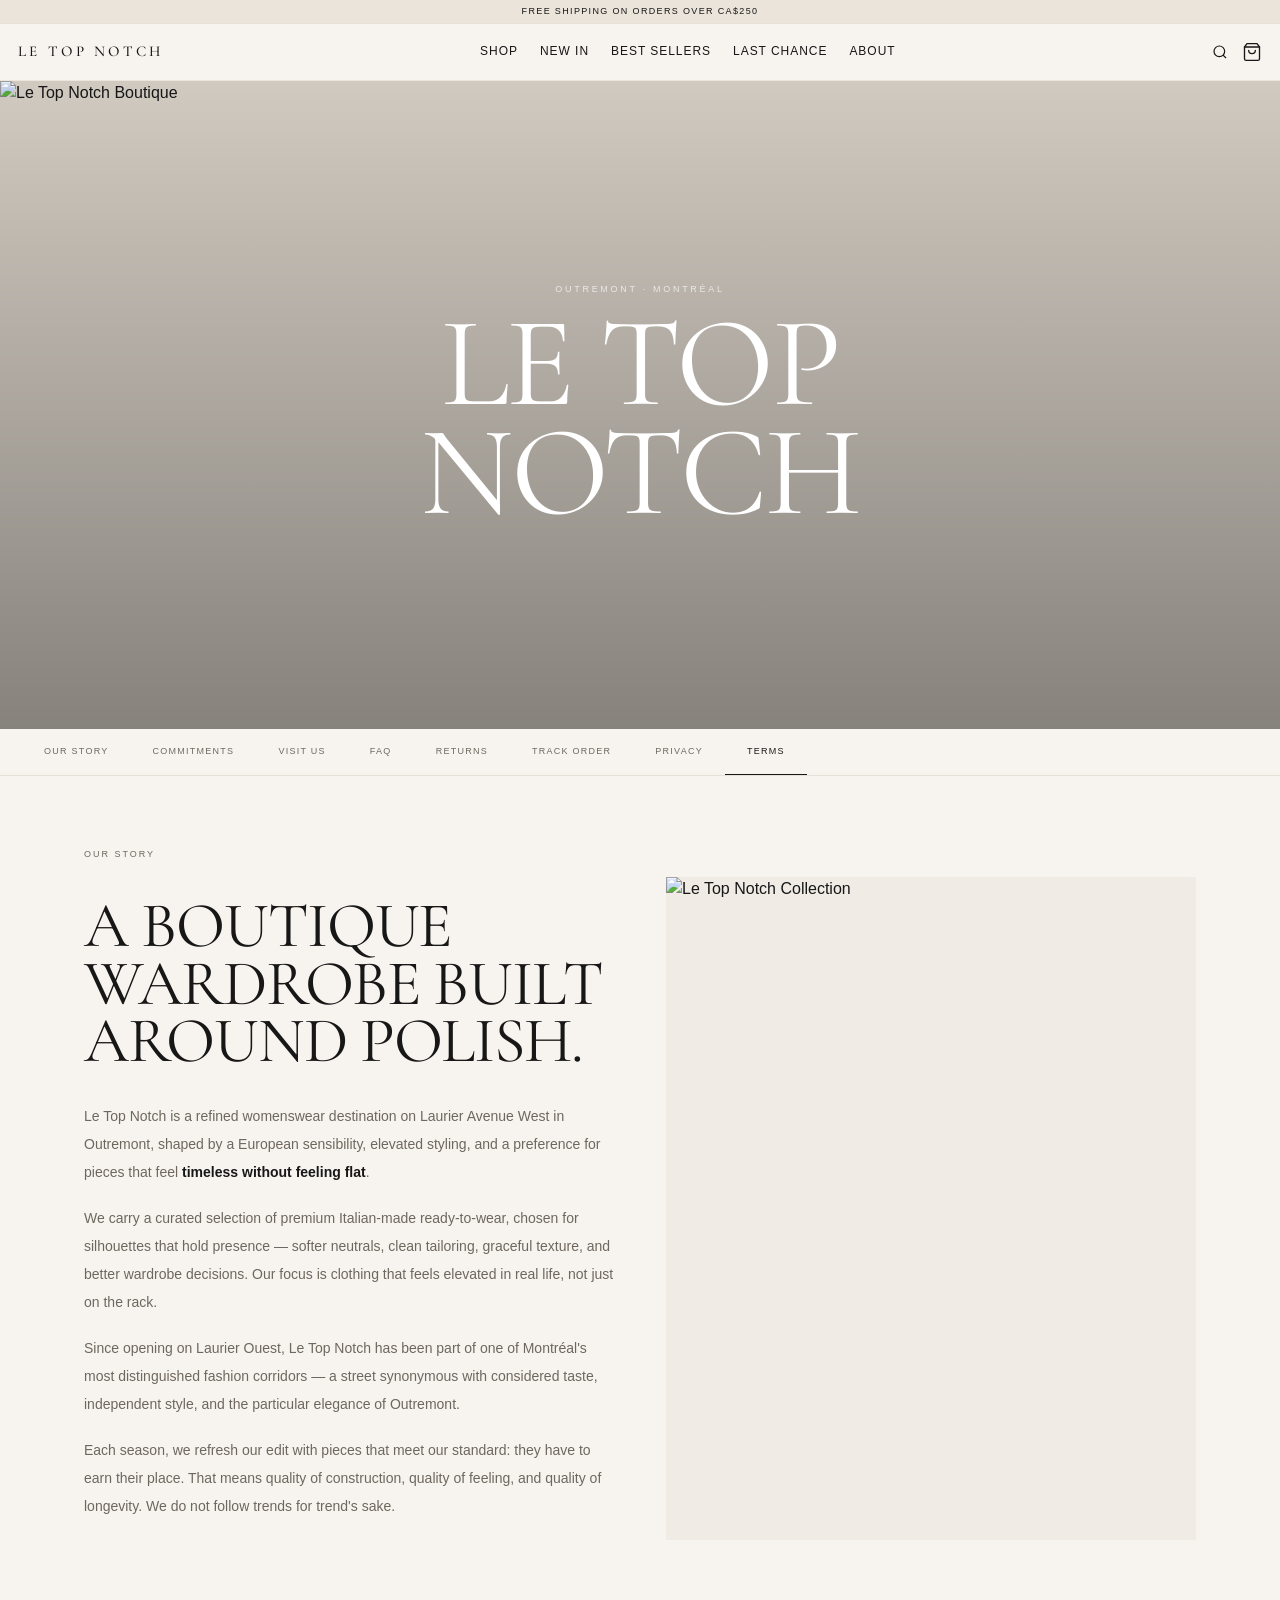
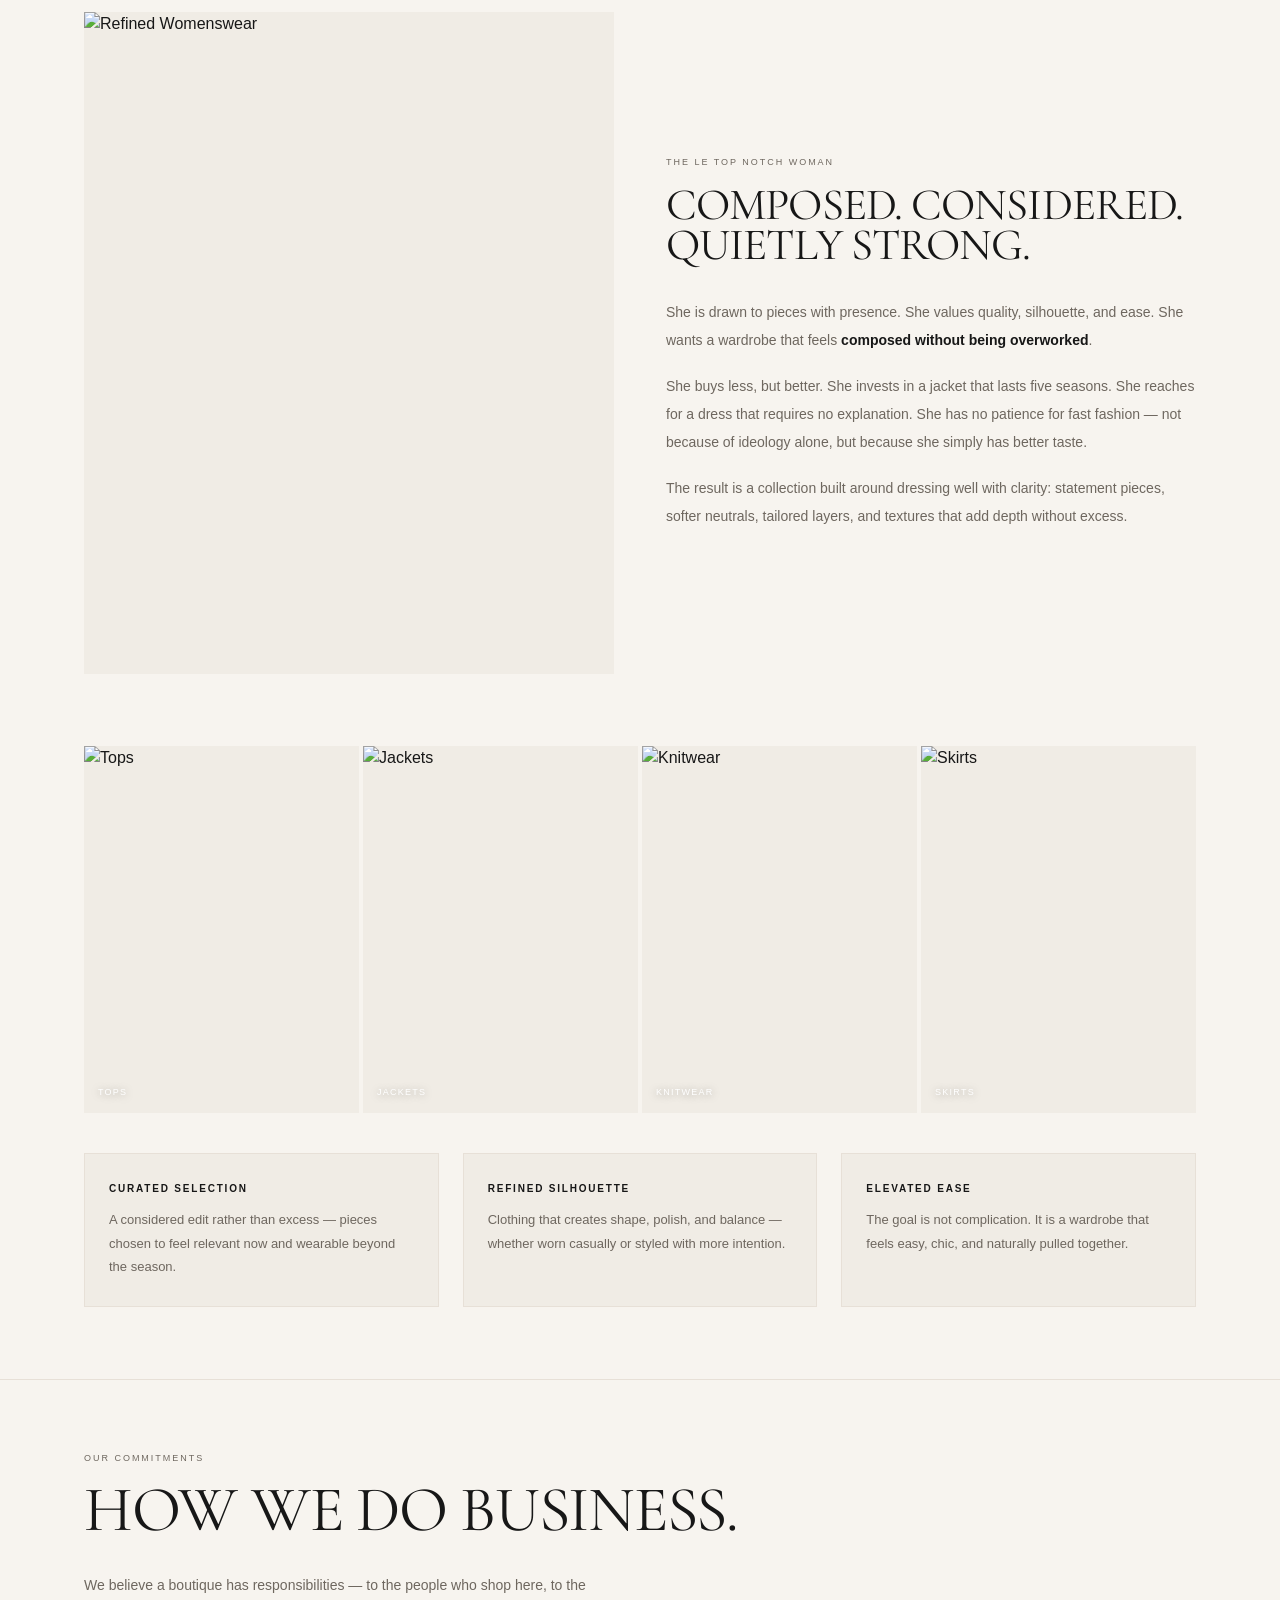
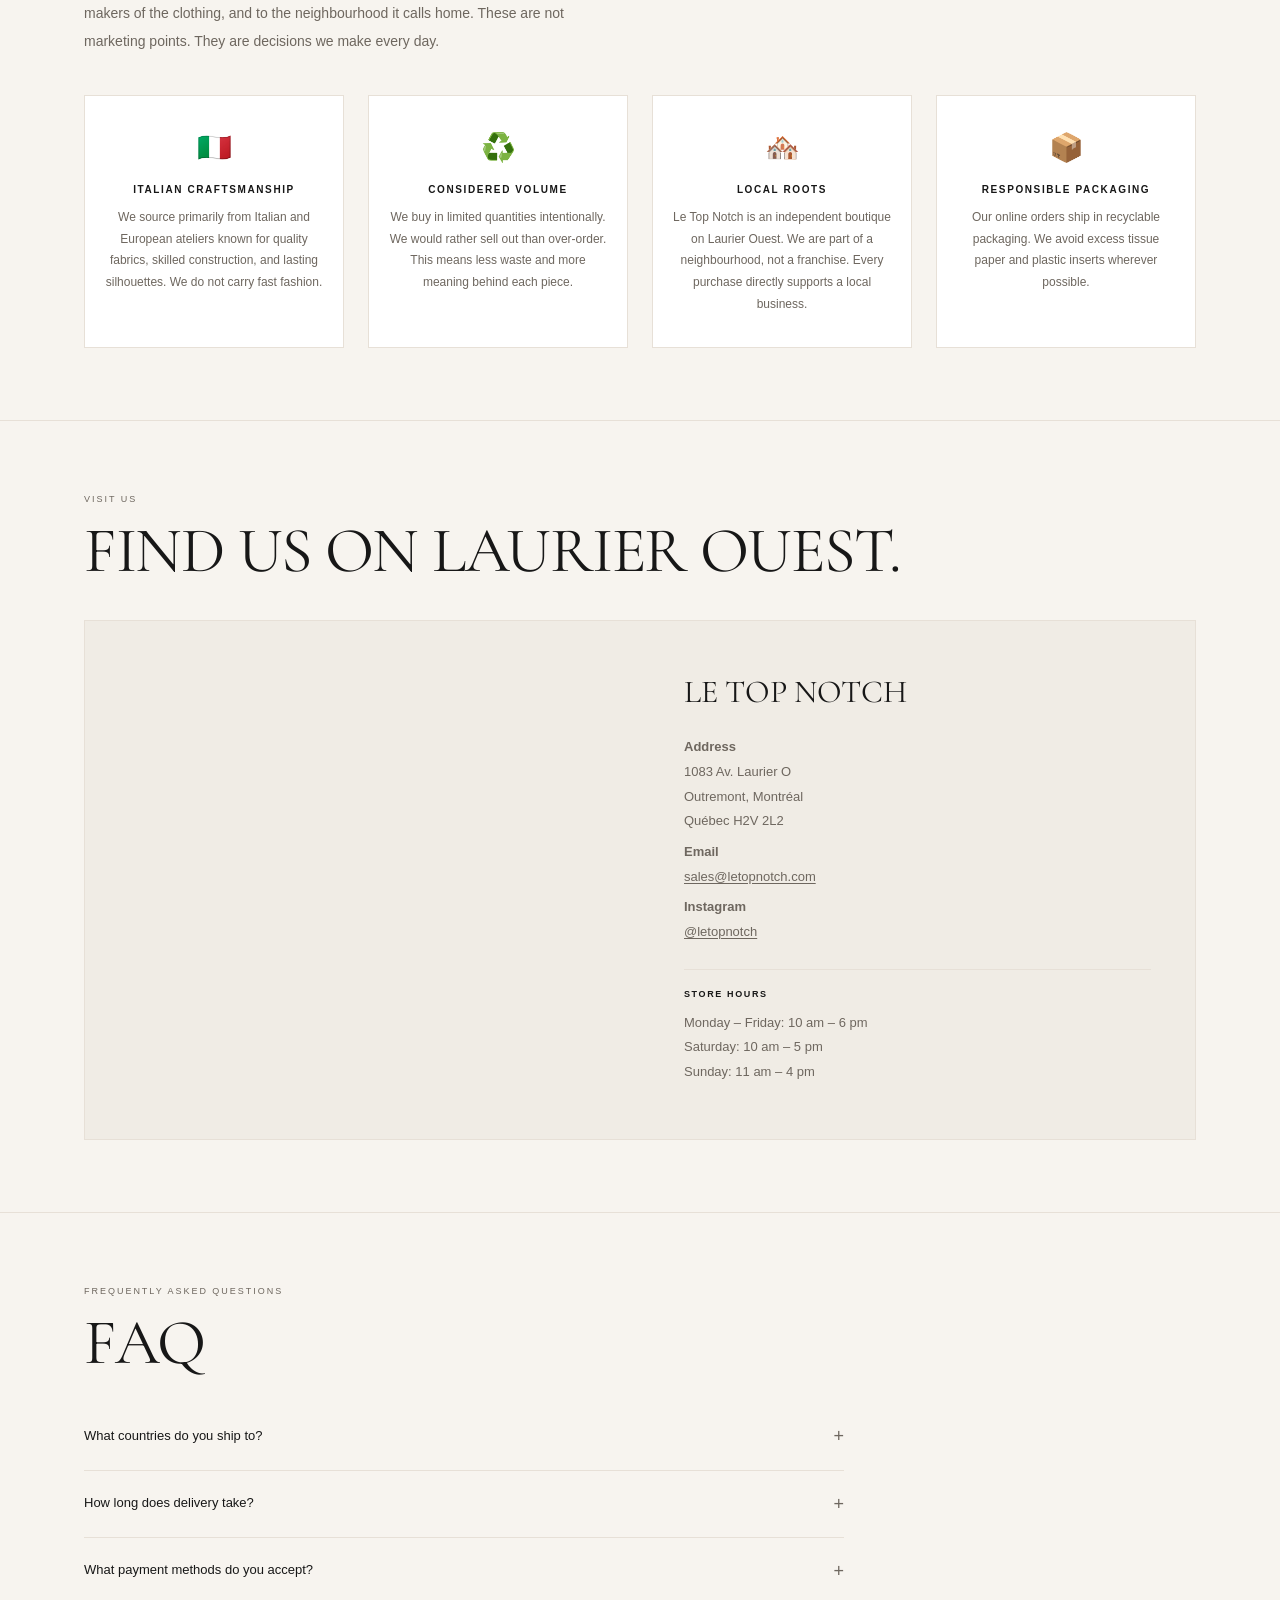
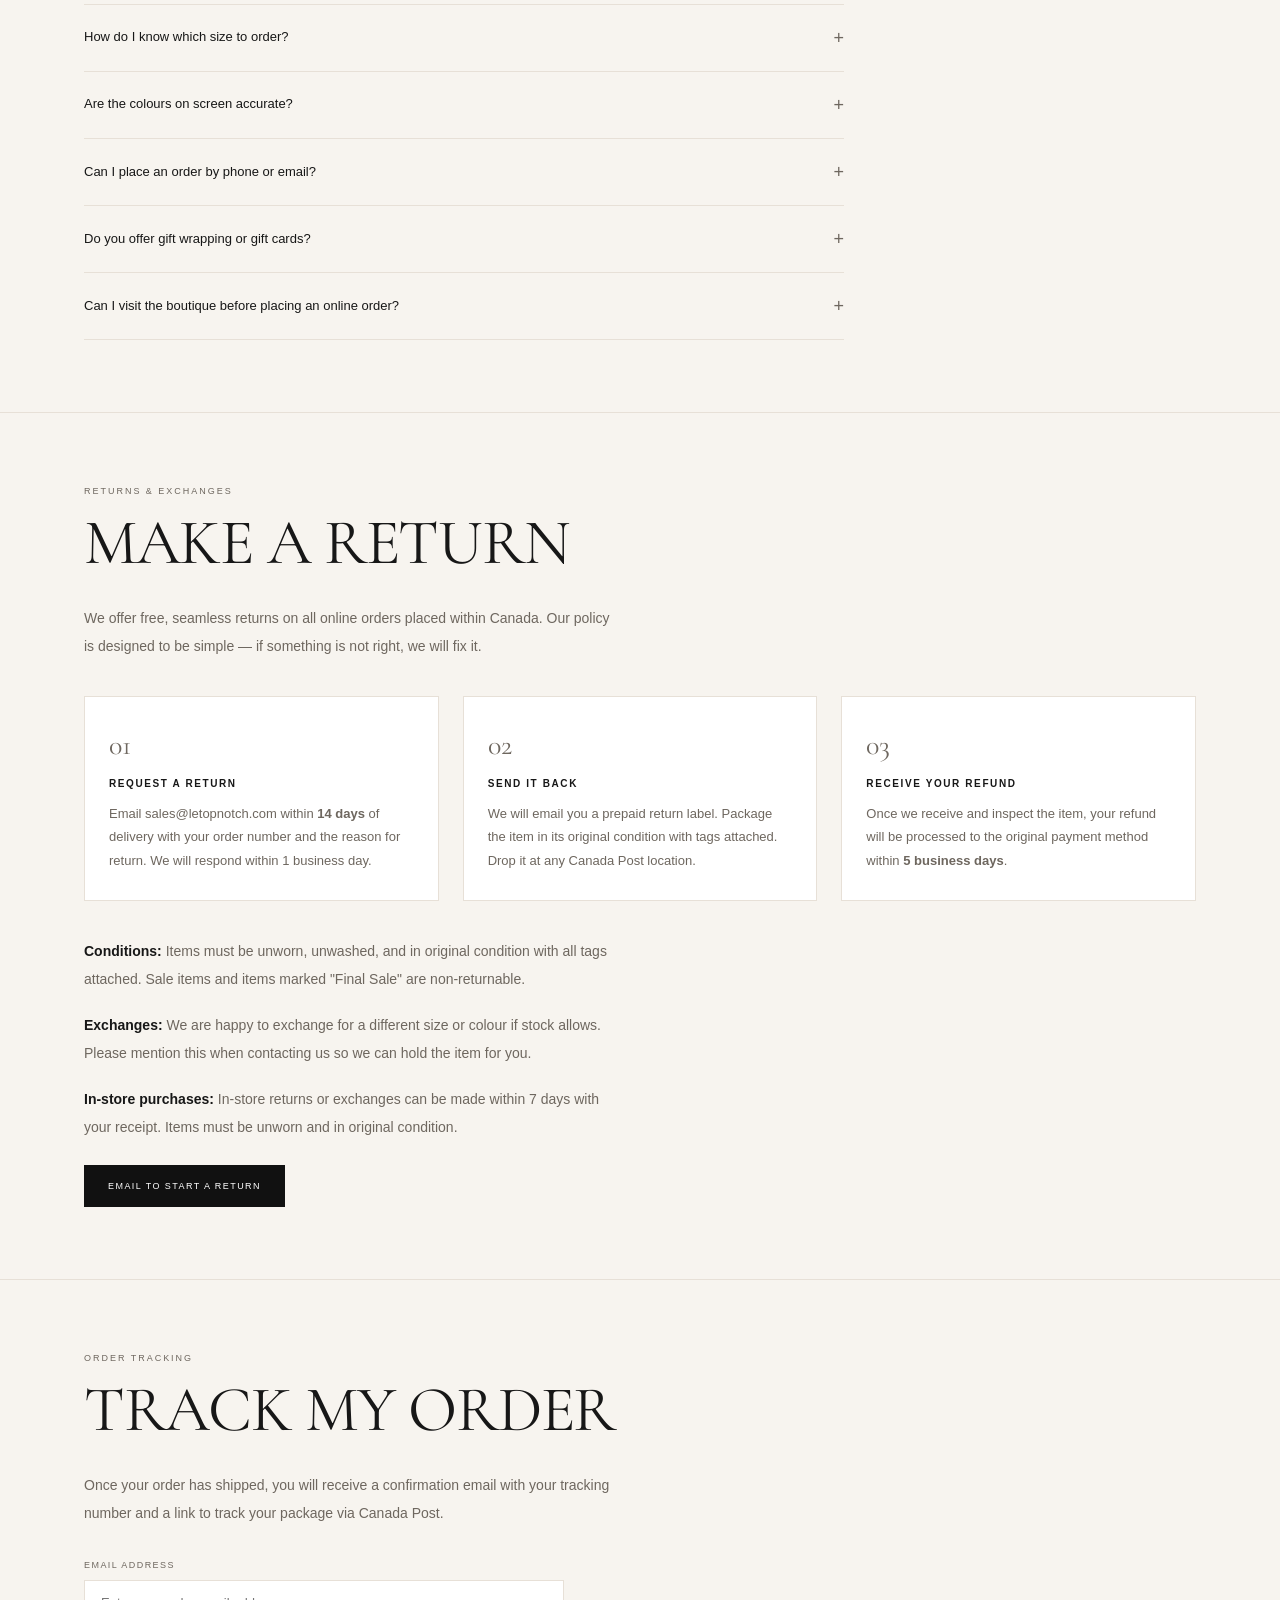
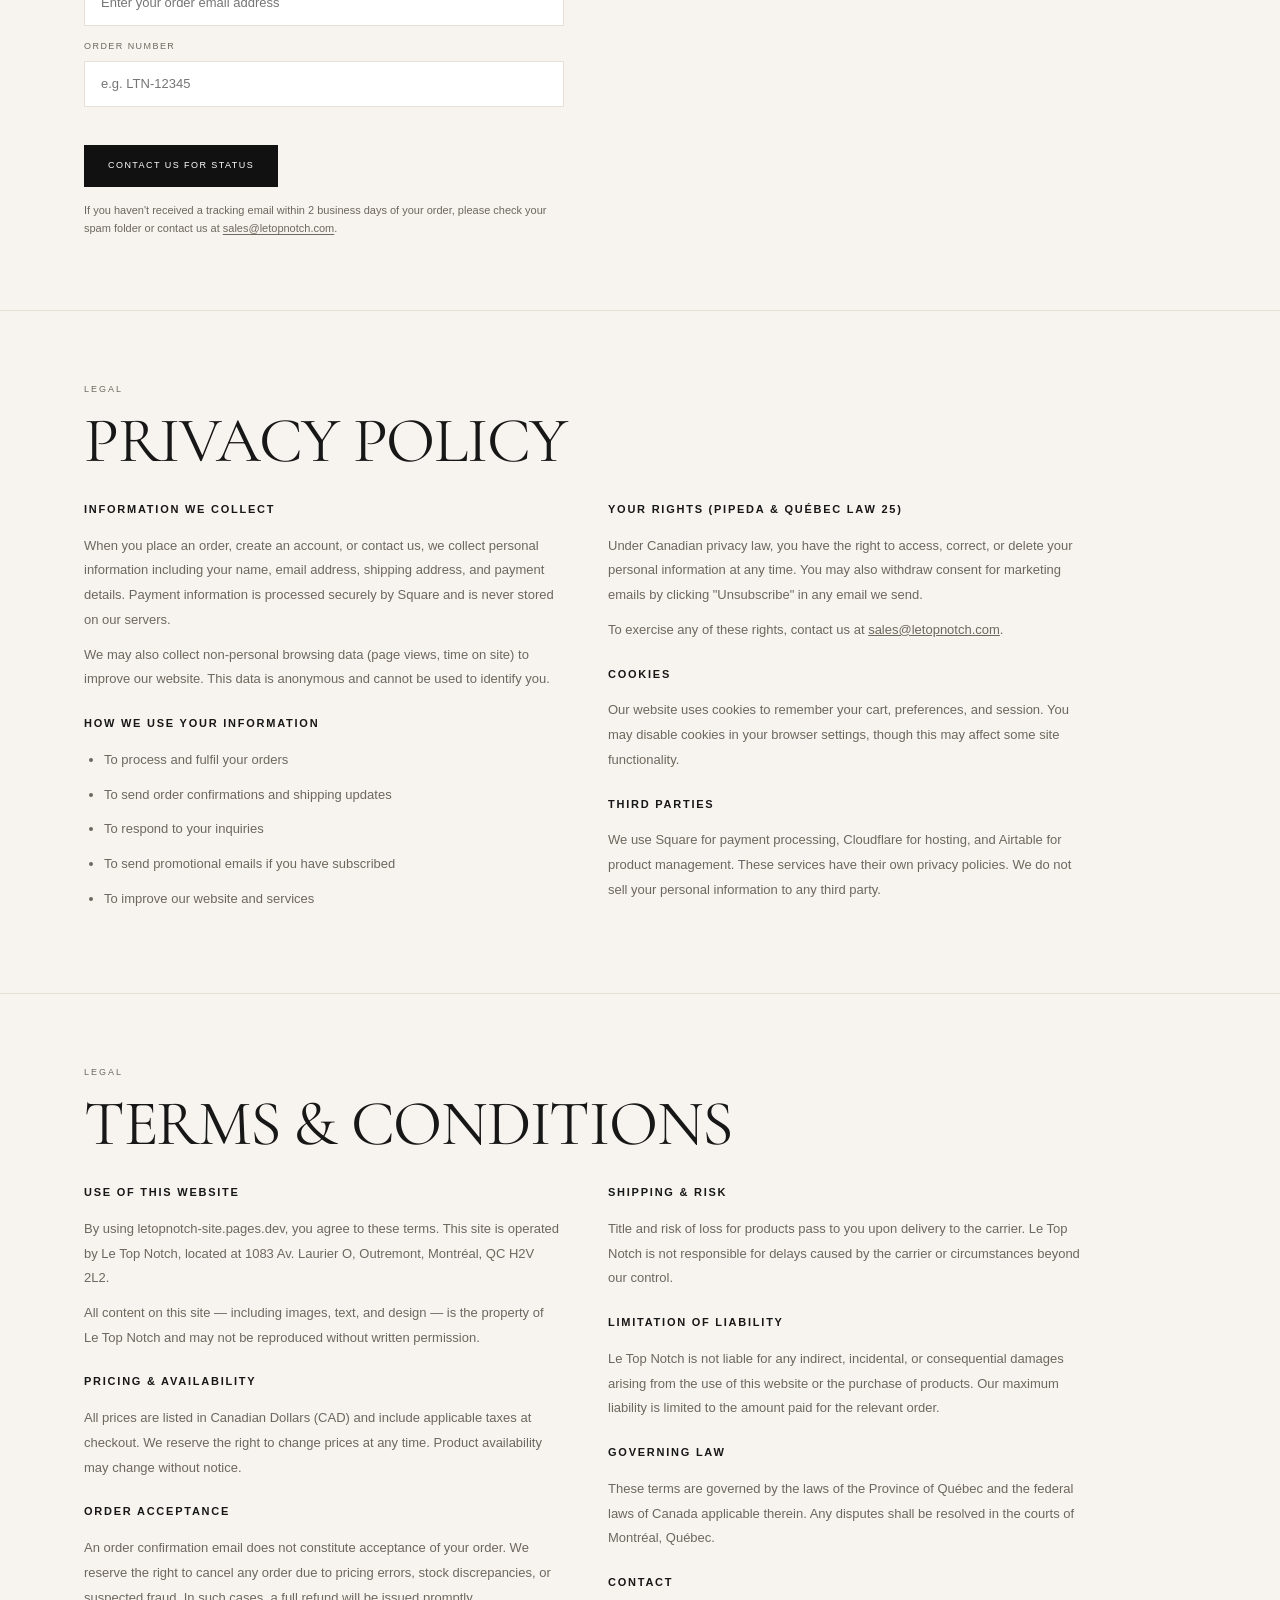
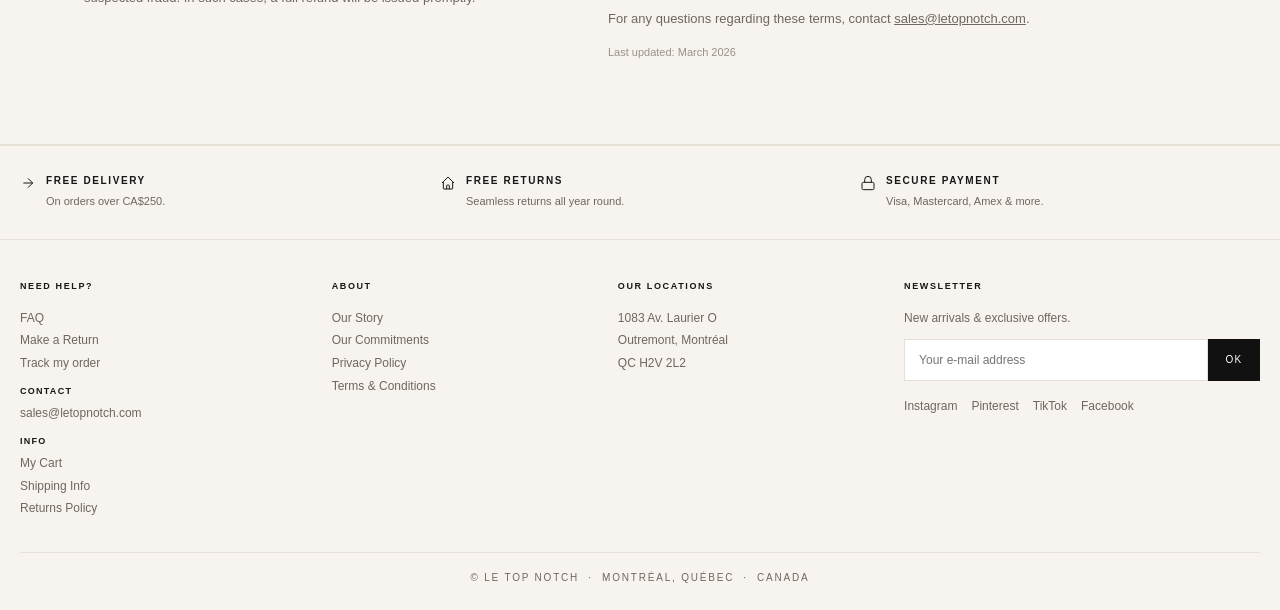
==== commit f169466b: "Update about.html" ====
--- a/about.html
+++ b/about.html
@@ -10,7 +10,7 @@
   <!-- ✅ CLARITY FIRST - Must load before other scripts -->
   <script src="/clarity.js"></script>
   
-src="/global.js?v=5"></script>.
+<script src="/global.js?v=5"></script>
   <link rel="preconnect" href="https://fonts.googleapis.com">
   <link rel="preconnect" href="https://fonts.gstatic.com" crossorigin>
   <link href="https://fonts.googleapis.com/css2?family=Cormorant+Garamond:ital,wght@0,400;0,500;0,600;1,400;1,500&display=swap" rel="stylesheet">
